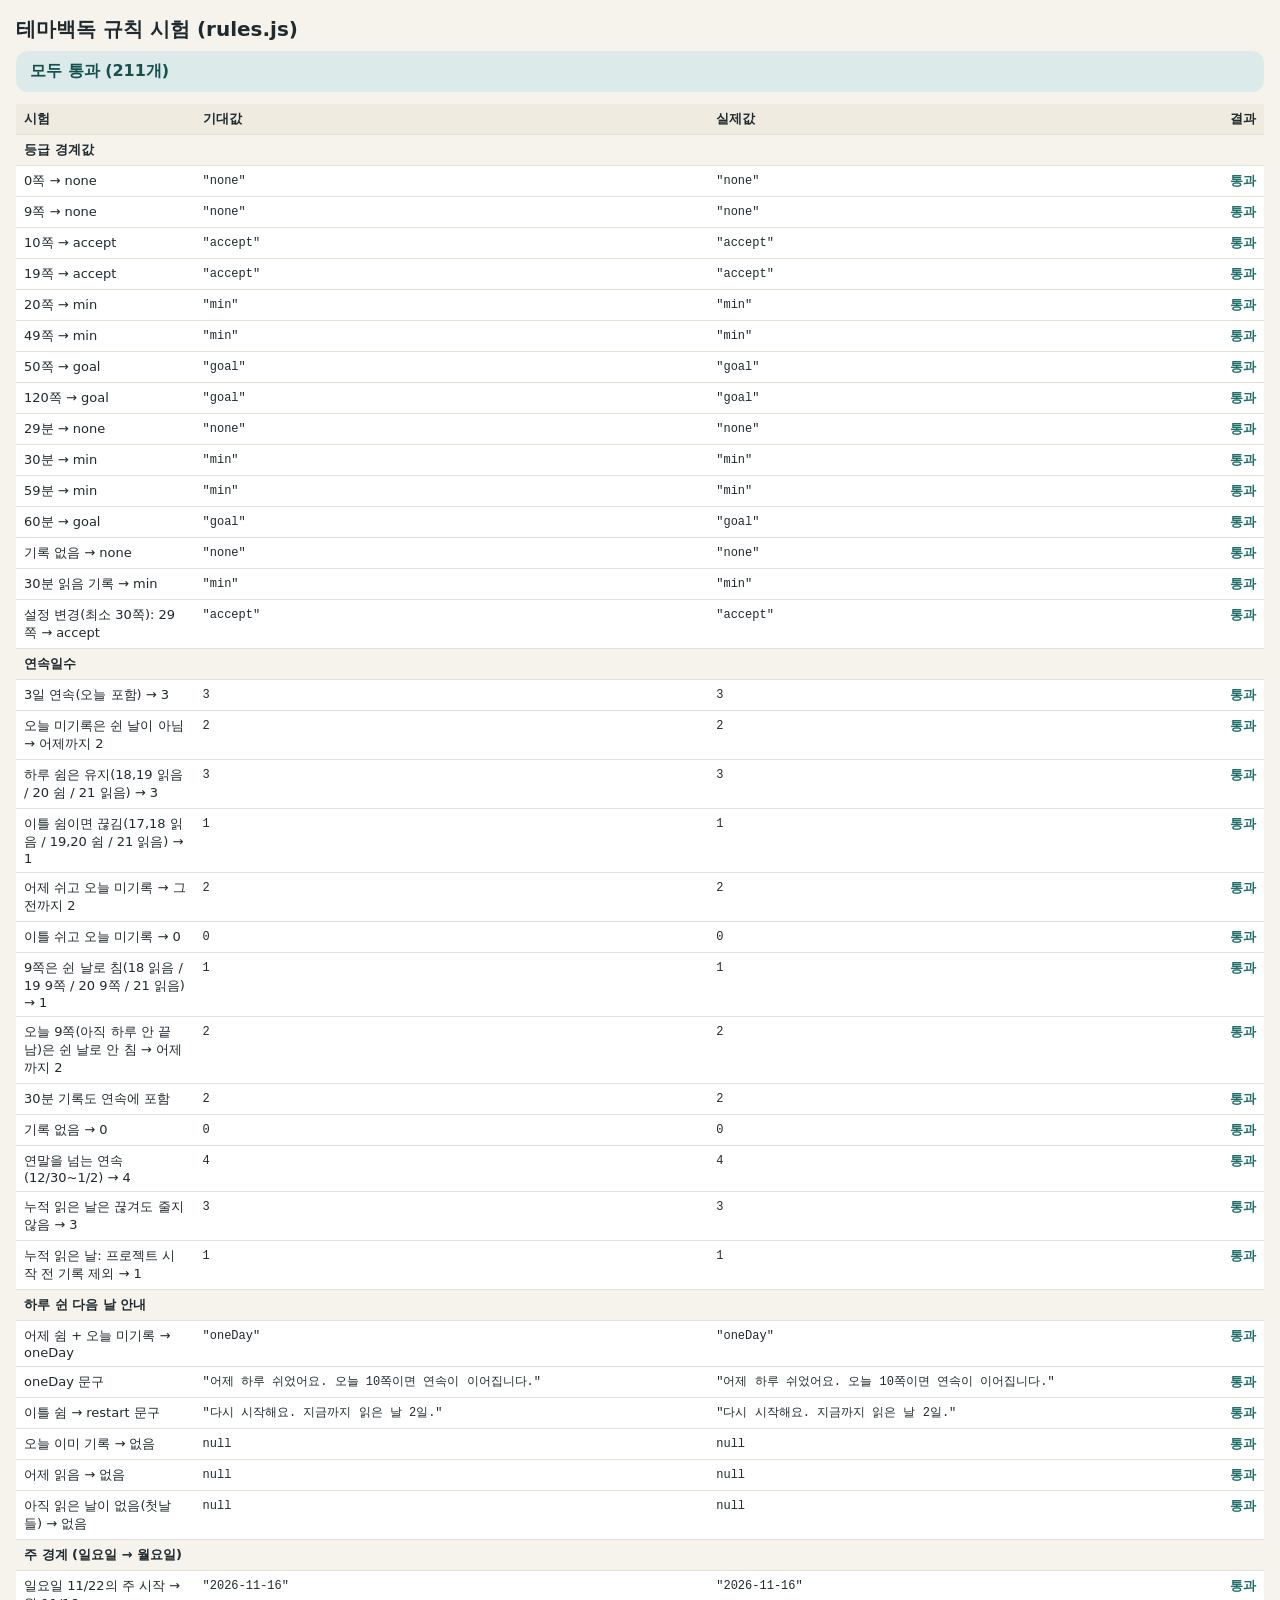
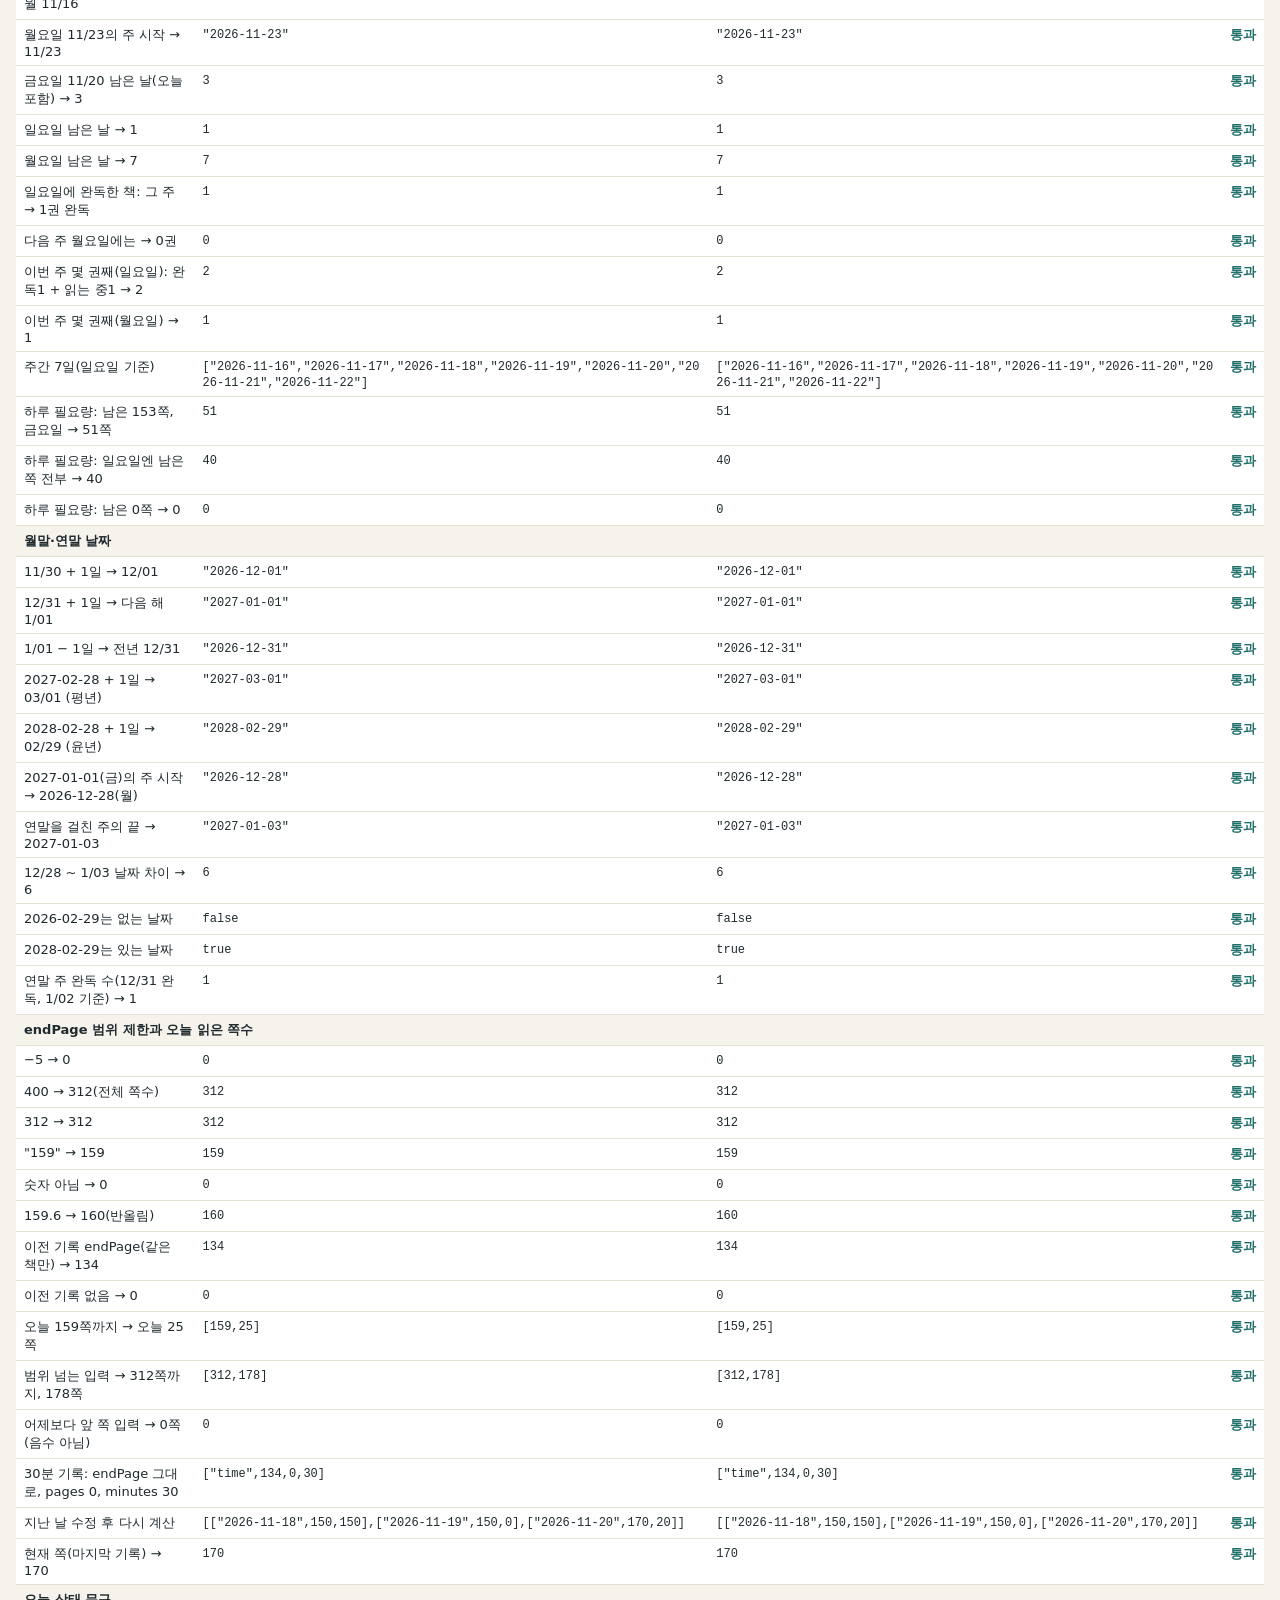
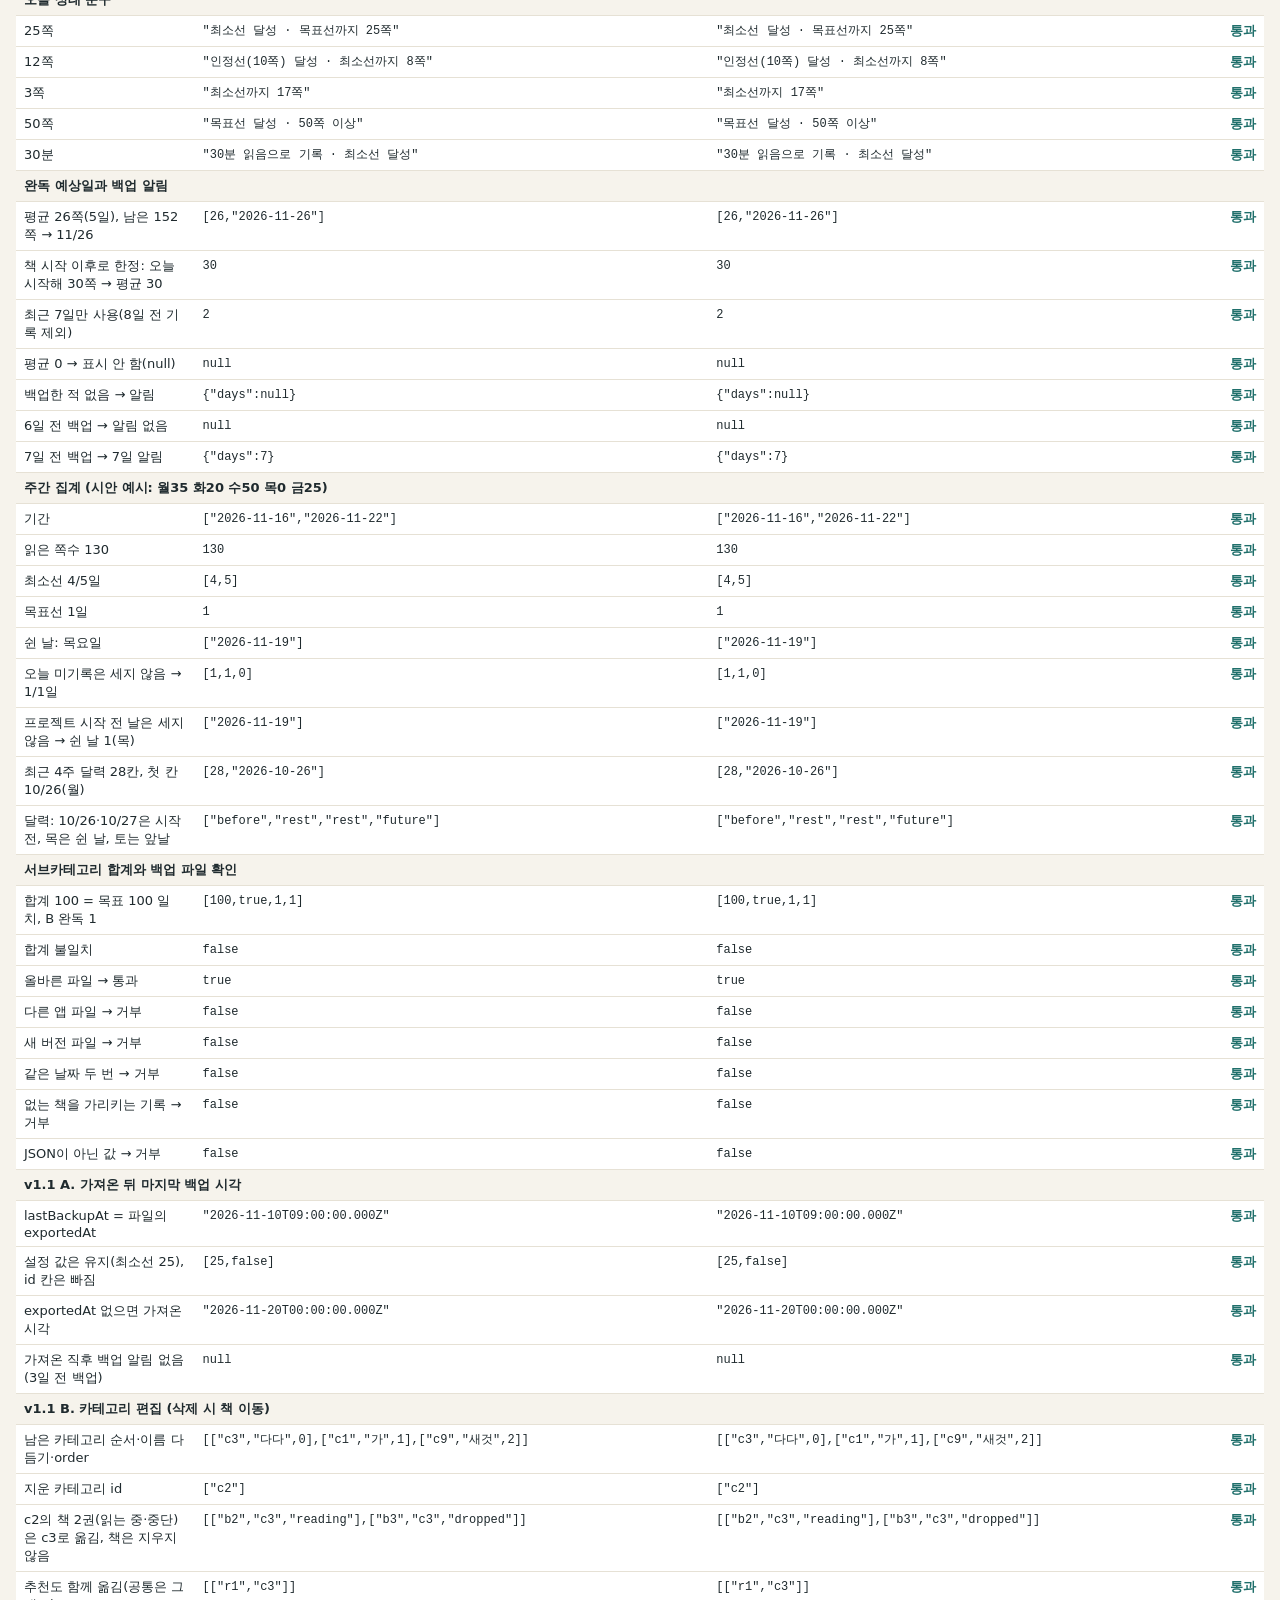
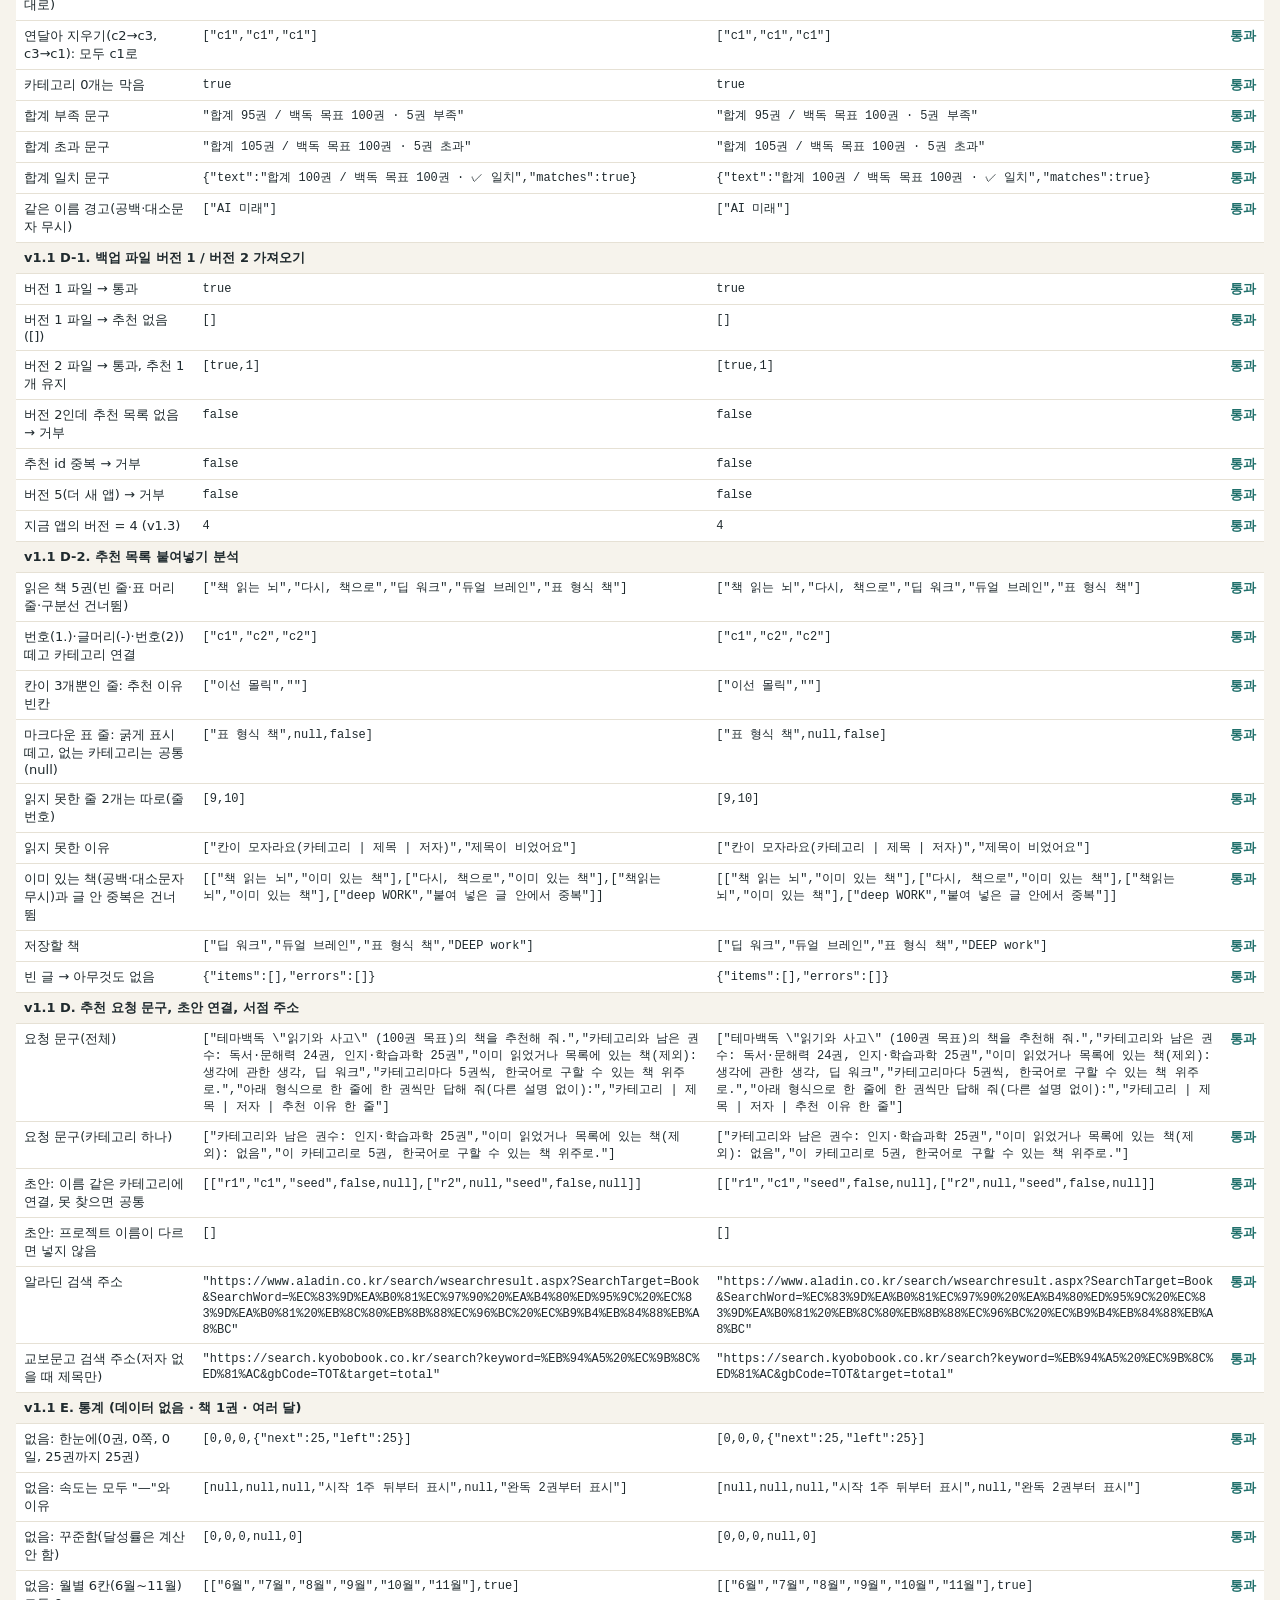
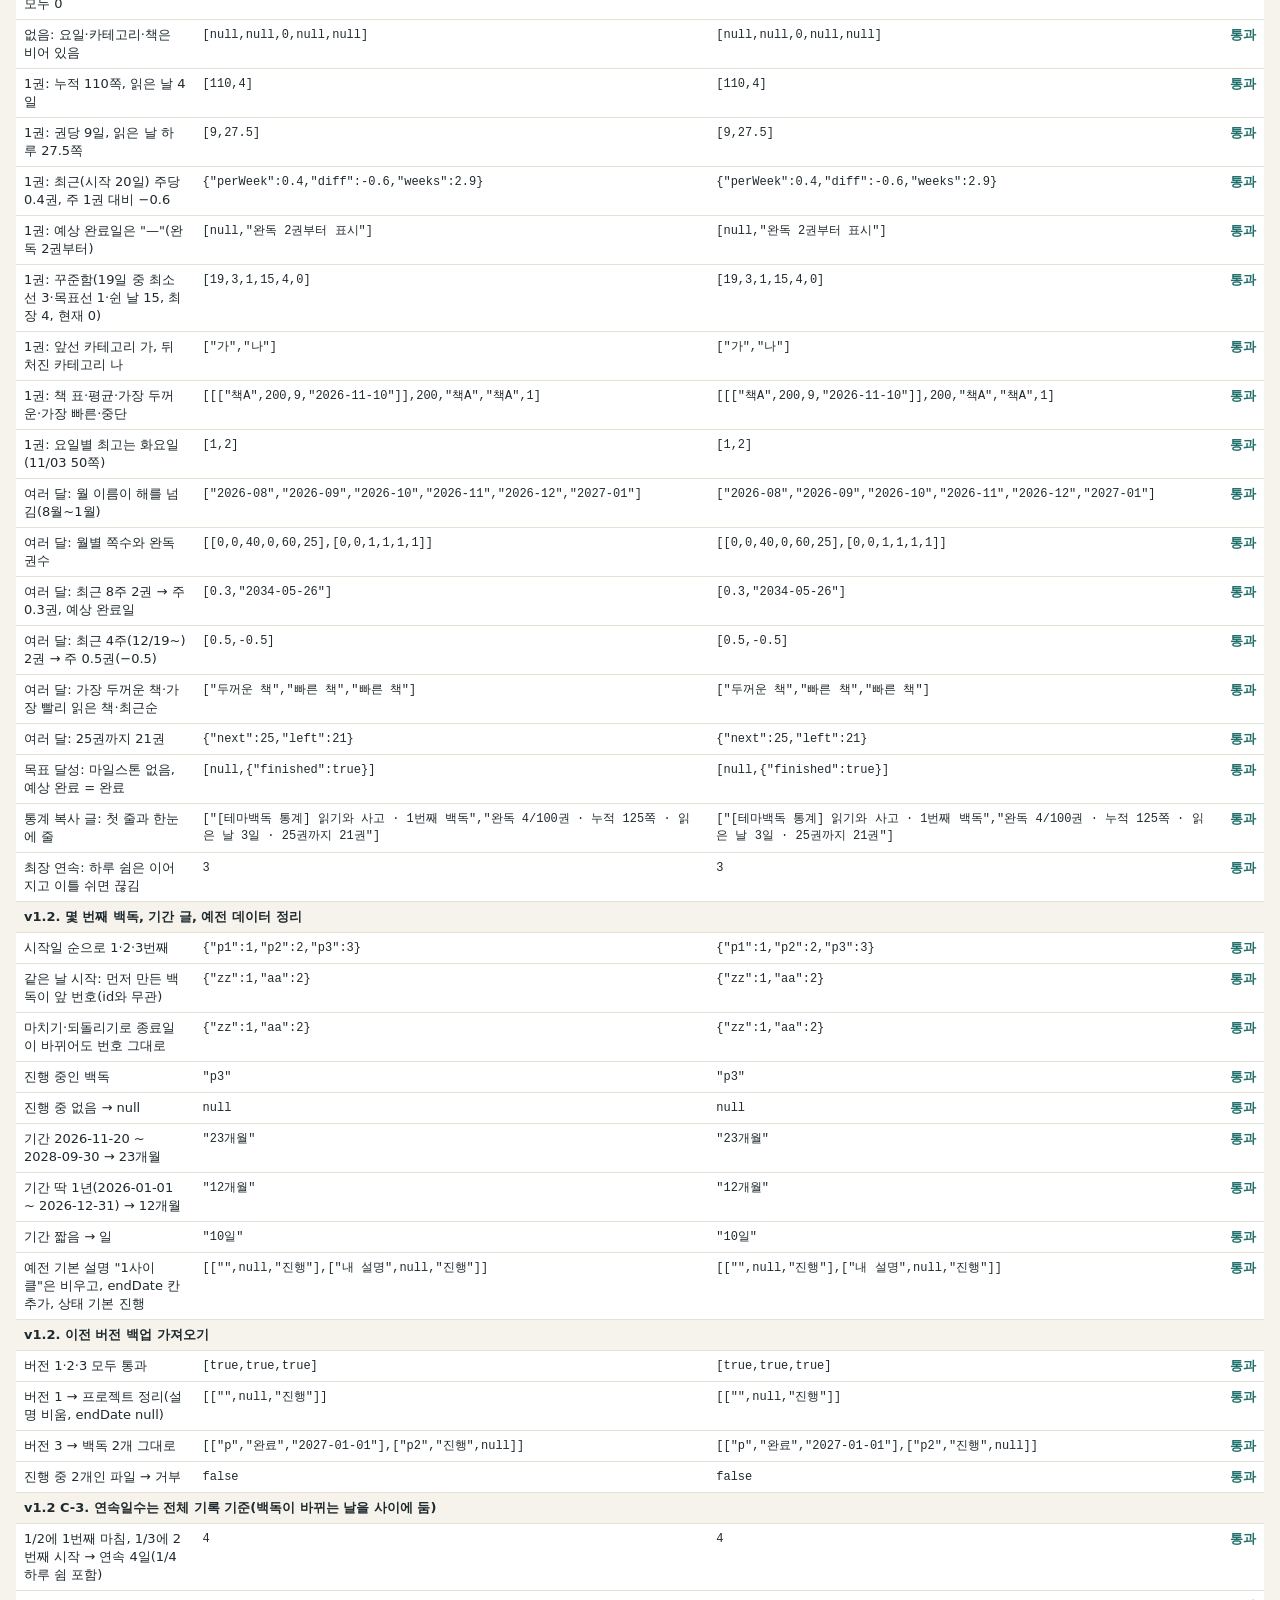
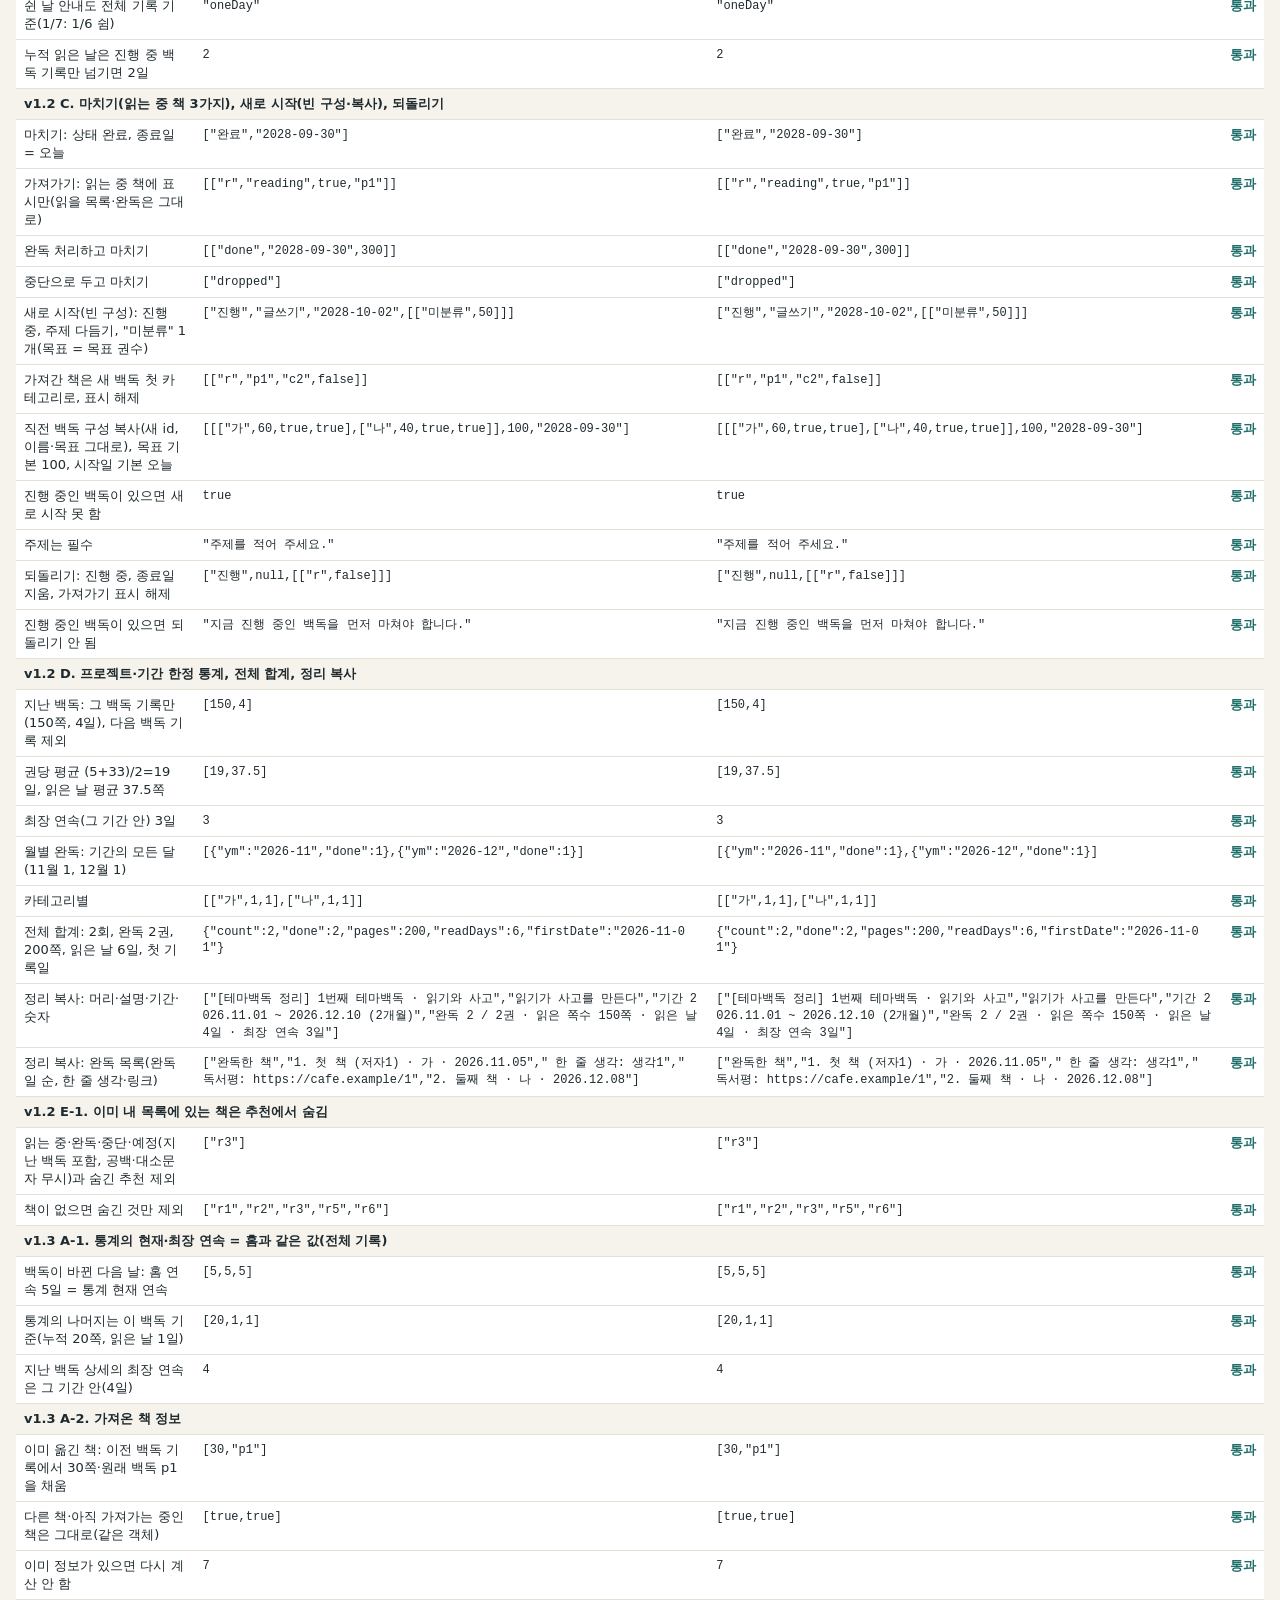
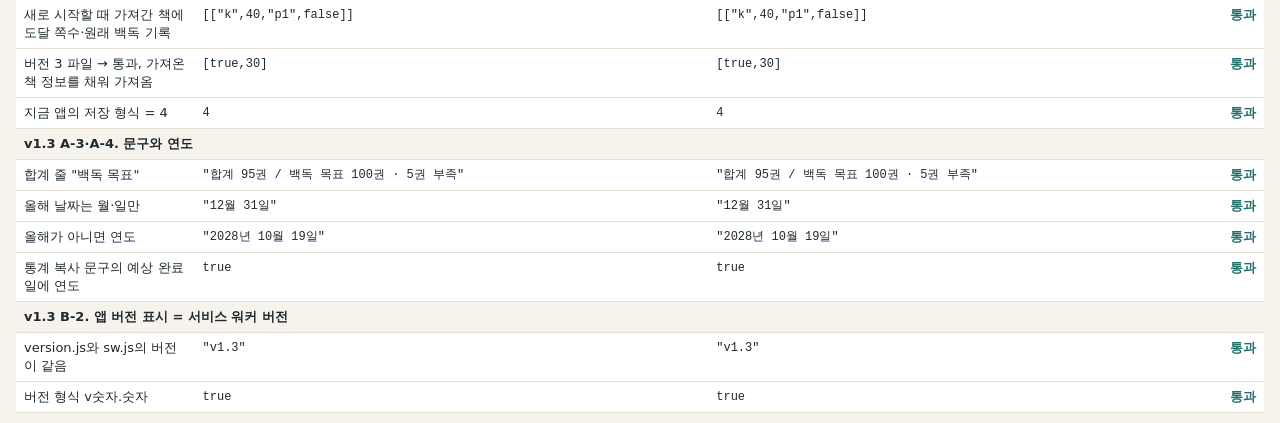
==== tests.html @ 1dd1bd68 "Theme Baekdok app v1.3 Static PWA (HTML/CSS/JS, no build step). Reading records stay on each device." ====
<!doctype html>
<html lang="ko">
<head>
<meta charset="utf-8">
<meta name="viewport" content="width=device-width, initial-scale=1">
<title>테마백독 규칙 시험</title>
<style>
  body { margin: 0; padding: 16px; font-family: 'Noto Sans KR','Apple SD Gothic Neo','Malgun Gothic',system-ui,sans-serif; background: #F6F3EC; color: #1F2A2E; }
  h1 { font-size: 20px; margin: 0 0 8px; }
  #summary { font-size: 16px; font-weight: 700; margin: 0 0 12px; padding: 10px 14px; border-radius: 12px; }
  #summary.pass { background: #DCEBE9; color: #14504D; }
  #summary.fail { background: #FBE9D3; color: #7A3F06; }
  table { border-collapse: collapse; width: 100%; background: #fff; font-size: 13px; }
  th, td { border-bottom: 1px solid #E6E1D5; padding: 6px 8px; text-align: left; vertical-align: top; }
  th { background: #EFEBE1; }
  td.r { font-weight: 700; white-space: nowrap; }
  tr.ok td.r { color: #1F6F6B; }
  tr.ng td.r { color: #B00020; }
  tr.ng { background: #FFF4F4; }
  tr.group td { background: #F6F3EC; font-weight: 700; }
  code { font-size: 12px; word-break: break-all; }
</style>
</head>
<body>
<h1>테마백독 규칙 시험 (rules.js)</h1>
<div id="summary">시험 중…</div>
<table>
  <thead><tr><th>시험</th><th>기대값</th><th>실제값</th><th>결과</th></tr></thead>
  <tbody id="rows"></tbody>
</table>
<script type="module">
import * as R from './js/rules.js';

const S = { ...R.DEFAULT_SETTINGS };
const rows = document.getElementById('rows');
let pass = 0, fail = 0;

function group(name) {
  const tr = document.createElement('tr');
  tr.className = 'group';
  tr.innerHTML = `<td colspan="4"></td>`;
  tr.firstChild.textContent = name;
  rows.appendChild(tr);
}
function eq(name, actual, expected) {
  const a = JSON.stringify(actual), e = JSON.stringify(expected);
  const ok = a === e;
  ok ? pass++ : fail++;
  const tr = document.createElement('tr');
  tr.className = ok ? 'ok' : 'ng';
  for (const [txt, cls] of [[name], [e, 'c'], [a, 'c'], [ok ? '통과' : '실패', 'r']]) {
    const td = document.createElement('td');
    if (cls === 'c') { const c = document.createElement('code'); c.textContent = txt; td.appendChild(c); }
    else td.textContent = txt;
    if (cls === 'r') td.className = 'r';
    tr.appendChild(td);
  }
  rows.appendChild(tr);
}
function run(name, fn) {
  try { fn(); } catch (err) { eq(name + ' (예외)', String(err), '예외 없음'); }
}
// 날짜별 쪽수로 기록 배열 만들기: { '2026-11-20': 25, ... } / 값이 'T'면 30분 기록
function recs(map, bookId = 'b1') {
  return Object.entries(map).map(([date, v]) =>
    v === 'T' ? { date, bookId, endPage: 0, pages: 0, minutes: 30, mode: 'time' }
              : { date, bookId, endPage: 0, pages: v, minutes: null, mode: 'pages' });
}

run('등급', () => {
  group('등급 경계값');
  for (const [p, g] of [[0, 'none'], [9, 'none'], [10, 'accept'], [19, 'accept'], [20, 'min'], [49, 'min'], [50, 'goal'], [120, 'goal']]) {
    eq(`${p}쪽 → ${g}`, R.gradeOf({ pages: p }, S), g);
  }
  for (const [m, g] of [[29, 'none'], [30, 'min'], [59, 'min'], [60, 'goal']]) {
    eq(`${m}분 → ${g}`, R.gradeOf({ pages: 0, minutes: m }, S), g);
  }
  eq('기록 없음 → none', R.gradeOf(null, S), 'none');
  eq('30분 읽음 기록 → min', R.gradeOf(R.makeTimeRecord({ date: '2026-11-20', bookId: 'b1', records: [], settings: S }), S), 'min');
  eq('설정 변경(최소 30쪽): 29쪽 → accept', R.gradeOf({ pages: 29 }, { ...S, minPages: 30 }), 'accept');
});

run('연속일수', () => {
  group('연속일수');
  const T = '2026-11-20';
  eq('3일 연속(오늘 포함) → 3', R.streak(recs({ '2026-11-18': 20, '2026-11-19': 10, '2026-11-20': 50 }), S, T), 3);
  eq('오늘 미기록은 쉰 날이 아님 → 어제까지 2', R.streak(recs({ '2026-11-18': 20, '2026-11-19': 20 }), S, T), 2);
  eq('하루 쉼은 유지(18,19 읽음 / 20 쉼 / 21 읽음) → 3', R.streak(recs({ '2026-11-18': 20, '2026-11-19': 20, '2026-11-21': 20 }), S, '2026-11-21'), 3);
  eq('이틀 쉼이면 끊김(17,18 읽음 / 19,20 쉼 / 21 읽음) → 1', R.streak(recs({ '2026-11-17': 20, '2026-11-18': 20, '2026-11-21': 20 }), S, '2026-11-21'), 1);
  eq('어제 쉬고 오늘 미기록 → 그 전까지 2', R.streak(recs({ '2026-11-17': 20, '2026-11-18': 20 }), S, T), 2);
  eq('이틀 쉬고 오늘 미기록 → 0', R.streak(recs({ '2026-11-16': 20, '2026-11-17': 20 }), S, T), 0);
  eq('9쪽은 쉰 날로 침(18 읽음 / 19 9쪽 / 20 9쪽 / 21 읽음) → 1', R.streak(recs({ '2026-11-18': 20, '2026-11-19': 9, '2026-11-20': 9, '2026-11-21': 20 }), S, '2026-11-21'), 1);
  eq('오늘 9쪽(아직 하루 안 끝남)은 쉰 날로 안 침 → 어제까지 2', R.streak(recs({ '2026-11-18': 20, '2026-11-19': 20, '2026-11-20': 9 }), S, T), 2);
  eq('30분 기록도 연속에 포함', R.streak(recs({ '2026-11-19': 'T', '2026-11-20': 10 }), S, T), 2);
  eq('기록 없음 → 0', R.streak([], S, T), 0);
  eq('연말을 넘는 연속(12/30~1/2) → 4', R.streak(recs({ '2026-12-30': 20, '2026-12-31': 20, '2027-01-01': 20, '2027-01-02': 20 }), S, '2027-01-02'), 4);
  eq('누적 읽은 날은 끊겨도 줄지 않음 → 3', R.totalReadDays(recs({ '2026-11-10': 20, '2026-11-11': 10, '2026-11-20': 50, '2026-11-15': 5 }), S, '2026-11-01'), 3);
  eq('누적 읽은 날: 프로젝트 시작 전 기록 제외 → 1', R.totalReadDays(recs({ '2026-10-31': 20, '2026-11-02': 20 }), S, '2026-11-01'), 1);
});

run('쉰 다음 날 안내', () => {
  group('하루 쉰 다음 날 안내');
  const T = '2026-11-20';
  eq('어제 쉼 + 오늘 미기록 → oneDay', R.restNotice(recs({ '2026-11-18': 20 }), S, T, '2026-11-01')?.type, 'oneDay');
  eq('oneDay 문구', R.restNotice(recs({ '2026-11-18': 20 }), S, T, '2026-11-01')?.text, '어제 하루 쉬었어요. 오늘 10쪽이면 연속이 이어집니다.');
  eq('이틀 쉼 → restart 문구', R.restNotice(recs({ '2026-11-10': 20, '2026-11-17': 20 }), S, T, '2026-11-01')?.text, '다시 시작해요. 지금까지 읽은 날 2일.');
  eq('오늘 이미 기록 → 없음', R.restNotice(recs({ '2026-11-18': 20, '2026-11-20': 5 }), S, T, '2026-11-01'), null);
  eq('어제 읽음 → 없음', R.restNotice(recs({ '2026-11-19': 20 }), S, T, '2026-11-01'), null);
  eq('아직 읽은 날이 없음(첫날들) → 없음', R.restNotice([], S, T, '2026-11-15'), null);
});

run('주 경계', () => {
  group('주 경계 (일요일 → 월요일)');
  eq('일요일 11/22의 주 시작 → 월 11/16', R.weekStart('2026-11-22', 1), '2026-11-16');
  eq('월요일 11/23의 주 시작 → 11/23', R.weekStart('2026-11-23', 1), '2026-11-23');
  eq('금요일 11/20 남은 날(오늘 포함) → 3', R.daysLeftInWeek('2026-11-20', 1), 3);
  eq('일요일 남은 날 → 1', R.daysLeftInWeek('2026-11-22', 1), 1);
  eq('월요일 남은 날 → 7', R.daysLeftInWeek('2026-11-23', 1), 7);
  const books = [{ id: 'a', status: 'done', finishDate: '2026-11-22' }, { id: 'b', status: 'reading' }];
  eq('일요일에 완독한 책: 그 주 → 1권 완독', R.doneThisWeek(books, '2026-11-22', 1), 1);
  eq('다음 주 월요일에는 → 0권', R.doneThisWeek(books, '2026-11-23', 1), 0);
  eq('이번 주 몇 권째(일요일): 완독1 + 읽는 중1 → 2', R.weekBookOrdinal(books, '2026-11-22', 1), 2);
  eq('이번 주 몇 권째(월요일) → 1', R.weekBookOrdinal(books, '2026-11-23', 1), 1);
  eq('주간 7일(일요일 기준)', R.weekDays('2026-11-22', 1), ['2026-11-16', '2026-11-17', '2026-11-18', '2026-11-19', '2026-11-20', '2026-11-21', '2026-11-22']);
  eq('하루 필요량: 남은 153쪽, 금요일 → 51쪽', R.dailyNeed(153, '2026-11-20', 1).perDay, 51);
  eq('하루 필요량: 일요일엔 남은 쪽 전부 → 40', R.dailyNeed(40, '2026-11-22', 1).perDay, 40);
  eq('하루 필요량: 남은 0쪽 → 0', R.dailyNeed(0, '2026-11-20', 1).perDay, 0);
});

run('월말·연말', () => {
  group('월말·연말 날짜');
  eq('11/30 + 1일 → 12/01', R.addDays('2026-11-30', 1), '2026-12-01');
  eq('12/31 + 1일 → 다음 해 1/01', R.addDays('2026-12-31', 1), '2027-01-01');
  eq('1/01 − 1일 → 전년 12/31', R.addDays('2027-01-01', -1), '2026-12-31');
  eq('2027-02-28 + 1일 → 03/01 (평년)', R.addDays('2027-02-28', 1), '2027-03-01');
  eq('2028-02-28 + 1일 → 02/29 (윤년)', R.addDays('2028-02-28', 1), '2028-02-29');
  eq('2027-01-01(금)의 주 시작 → 2026-12-28(월)', R.weekStart('2027-01-01', 1), '2026-12-28');
  eq('연말을 걸친 주의 끝 → 2027-01-03', R.weekEnd('2026-12-31', 1), '2027-01-03');
  eq('12/28 ~ 1/03 날짜 차이 → 6', R.daysBetween('2026-12-28', '2027-01-03'), 6);
  eq('2026-02-29는 없는 날짜', R.isDateStr('2026-02-29'), false);
  eq('2028-02-29는 있는 날짜', R.isDateStr('2028-02-29'), true);
  eq('연말 주 완독 수(12/31 완독, 1/02 기준) → 1', R.doneThisWeek([{ status: 'done', finishDate: '2026-12-31' }], '2027-01-02', 1), 1);
});

run('쪽수', () => {
  group('endPage 범위 제한과 오늘 읽은 쪽수');
  eq('−5 → 0', R.clampEndPage(-5, 312), 0);
  eq('400 → 312(전체 쪽수)', R.clampEndPage(400, 312), 312);
  eq('312 → 312', R.clampEndPage(312, 312), 312);
  eq('"159" → 159', R.clampEndPage('159', 312), 159);
  eq('숫자 아님 → 0', R.clampEndPage('abc', 312), 0);
  eq('159.6 → 160(반올림)', R.clampEndPage(159.6, 312), 160);
  const rs = [
    { date: '2026-11-18', bookId: 'b1', endPage: 134, pages: 34, mode: 'pages' },
    { date: '2026-11-19', bookId: 'b2', endPage: 50, pages: 50, mode: 'pages' },
  ];
  eq('이전 기록 endPage(같은 책만) → 134', R.prevEndPage(rs, 'b1', '2026-11-20'), 134);
  eq('이전 기록 없음 → 0', R.prevEndPage(rs, 'b3', '2026-11-20'), 0);
  const r1 = R.makePagesRecord({ date: '2026-11-20', projectId: 'p', bookId: 'b1', endPage: 159, totalPages: 312, records: rs });
  eq('오늘 159쪽까지 → 오늘 25쪽', [r1.endPage, r1.pages], [159, 25]);
  const r2 = R.makePagesRecord({ date: '2026-11-20', projectId: 'p', bookId: 'b1', endPage: 999, totalPages: 312, records: rs });
  eq('범위 넘는 입력 → 312쪽까지, 178쪽', [r2.endPage, r2.pages], [312, 178]);
  const r3 = R.makePagesRecord({ date: '2026-11-20', projectId: 'p', bookId: 'b1', endPage: 100, totalPages: 312, records: rs });
  eq('어제보다 앞 쪽 입력 → 0쪽(음수 아님)', r3.pages, 0);
  const t = R.makeTimeRecord({ date: '2026-11-20', projectId: 'p', bookId: 'b1', records: rs, settings: S });
  eq('30분 기록: endPage 그대로, pages 0, minutes 30', [t.mode, t.endPage, t.pages, t.minutes], ['time', 134, 0, 30]);
  const all = [
    { date: '2026-11-18', bookId: 'b1', endPage: 150, pages: 34, mode: 'pages' },
    { date: '2026-11-19', bookId: 'b1', endPage: 134, pages: 0, mode: 'time' },
    { date: '2026-11-20', bookId: 'b1', endPage: 170, pages: 36, mode: 'pages' },
  ];
  eq('지난 날 수정 후 다시 계산', R.recomputeBook(all, 'b1').map((r) => [r.date, r.endPage, r.pages]),
    [['2026-11-18', 150, 150], ['2026-11-19', 150, 0], ['2026-11-20', 170, 20]]);
  eq('현재 쪽(마지막 기록) → 170', R.latestEndPage(all, 'b1'), 170);
});

run('오늘 상태 문구', () => {
  group('오늘 상태 문구');
  eq('25쪽', R.todayStatus({ pages: 25 }, S).text, '최소선 달성 · 목표선까지 25쪽');
  eq('12쪽', R.todayStatus({ pages: 12 }, S).text, '인정선(10쪽) 달성 · 최소선까지 8쪽');
  eq('3쪽', R.todayStatus({ pages: 3 }, S).text, '최소선까지 17쪽');
  eq('50쪽', R.todayStatus({ pages: 50 }, S).text, '목표선 달성 · 50쪽 이상');
  eq('30분', R.todayStatus({ pages: 0, timeOnly: true }, S).text, '30분 읽음으로 기록 · 최소선 달성');
});

run('완독 예상·백업', () => {
  group('완독 예상일과 백업 알림');
  const book = { id: 'b1', totalPages: 312, currentPage: 160, startDate: '2026-11-16' };
  const rs = recs({ '2026-11-16': 35, '2026-11-17': 20, '2026-11-18': 50, '2026-11-20': 25 });
  const est = R.finishEstimate(rs, book, '2026-11-20');
  eq('평균 26쪽(5일), 남은 152쪽 → 11/26', [est.avg, est.date], [26, '2026-11-26']);
  eq('책 시작 이후로 한정: 오늘 시작해 30쪽 → 평균 30', R.finishEstimate(recs({ '2026-11-20': 30, '2026-11-10': 100 }), { ...book, startDate: '2026-11-20' }, '2026-11-20').avg, 30);
  eq('최근 7일만 사용(8일 전 기록 제외)', R.finishEstimate(recs({ '2026-11-12': 100, '2026-11-20': 14 }), { ...book, startDate: '2026-11-01' }, '2026-11-20').avg, 2);
  eq('평균 0 → 표시 안 함(null)', R.finishEstimate([], book, '2026-11-20'), null);
  eq('백업한 적 없음 → 알림', R.backupReminder(null, '2026-11-20'), { days: null });
  eq('6일 전 백업 → 알림 없음', R.backupReminder('2026-11-14', '2026-11-20'), null);
  eq('7일 전 백업 → 7일 알림', R.backupReminder('2026-11-13', '2026-11-20'), { days: 7 });
});

run('주간 집계', () => {
  group('주간 집계 (시안 예시: 월35 화20 수50 목0 금25)');
  const rs = recs({ '2026-11-16': 35, '2026-11-17': 20, '2026-11-18': 50, '2026-11-20': 25 });
  const w = R.weekStats(rs, S, '2026-11-20', '2026-11-01');
  eq('기간', [w.start, w.end], ['2026-11-16', '2026-11-22']);
  eq('읽은 쪽수 130', w.pages, 130);
  eq('최소선 4/5일', [w.minDays, w.countedDays], [4, 5]);
  eq('목표선 1일', w.goalDays, 1);
  eq('쉰 날: 목요일', w.restDays, ['2026-11-19']);
  const w2 = R.weekStats(recs({ '2026-11-16': 35 }), S, '2026-11-17', '2026-11-01');
  eq('오늘 미기록은 세지 않음 → 1/1일', [w2.minDays, w2.countedDays, w2.restDays.length], [1, 1, 0]);
  const w3 = R.weekStats(recs({ '2026-11-20': 20 }), S, '2026-11-20', '2026-11-19');
  eq('프로젝트 시작 전 날은 세지 않음 → 쉰 날 1(목)', w3.restDays, ['2026-11-19']);
  const cells = R.calendarCells(rs, S, '2026-11-20', '2026-10-28');
  eq('최근 4주 달력 28칸, 첫 칸 10/26(월)', [cells.length, cells[0].date], [28, '2026-10-26']);
  eq('달력: 10/26·10/27은 시작 전, 목은 쉰 날, 토는 앞날', [cells[0].kind, cells[2].kind, cells[24].kind, cells[26].kind], ['before', 'rest', 'rest', 'future']);
});

run('달성률·백업 파일', () => {
  group('서브카테고리 합계와 백업 파일 확인');
  const subs = [{ id: 'c1', name: 'A', targetBooks: 60, order: 0 }, { id: 'c2', name: 'B', targetBooks: 40, order: 1 }];
  const books = [{ id: 'x', status: 'done', subcategoryId: 'c2' }, { id: 'y', status: 'reading', subcategoryId: 'c1' }];
  const cp = R.categoryProgress(subs, books, 100);
  eq('합계 100 = 목표 100 일치, B 완독 1', [cp.goalSum, cp.matches, cp.rows[1].done, cp.done], [100, true, 1, 1]);
  eq('합계 불일치', R.categoryProgress(subs, books, 90).matches, false);
  const good = {
    app: 'themebaekdok', schemaVersion: 1, exportedAt: '2026-11-20T00:00:00Z',
    data: { projects: [{ id: 'p' }], subcategories: [], books: [{ id: 'b', status: 'reading' }],
      dayRecords: [{ date: '2026-11-20', bookId: 'b' }], settings: {} },
  };
  eq('올바른 파일 → 통과', R.validateBackup(good).ok, true);
  eq('다른 앱 파일 → 거부', R.validateBackup({ ...good, app: 'x' }).ok, false);
  eq('새 버전 파일 → 거부', R.validateBackup({ ...good, schemaVersion: 2 }).ok, false);
  eq('같은 날짜 두 번 → 거부', R.validateBackup({ ...good, data: { ...good.data, dayRecords: [{ date: '2026-11-20', bookId: 'b' }, { date: '2026-11-20', bookId: 'b' }] } }).ok, false);
  eq('없는 책을 가리키는 기록 → 거부', R.validateBackup({ ...good, data: { ...good.data, dayRecords: [{ date: '2026-11-20', bookId: 'zz' }] } }).ok, false);
  eq('JSON이 아닌 값 → 거부', R.validateBackup(null).ok, false);
});

run('v1.1 A 백업 시각', () => {
  group('v1.1 A. 가져온 뒤 마지막 백업 시각');
  const file = {
    app: 'themebaekdok', schemaVersion: 1, exportedAt: '2026-11-10T09:00:00.000Z',
    data: { projects: [{ id: 'p' }], subcategories: [], books: [{ id: 'b', status: 'reading' }],
      dayRecords: [{ date: '2026-11-09', bookId: 'b' }], settings: { id: 'settings', minPages: 25, lastBackupAt: null } },
  };
  const n = R.normalizeBackup(file, '2026-11-20T00:00:00.000Z');
  eq('lastBackupAt = 파일의 exportedAt', n.settings.lastBackupAt, '2026-11-10T09:00:00.000Z');
  eq('설정 값은 유지(최소선 25), id 칸은 빠짐', [n.settings.minPages, 'id' in n.settings], [25, false]);
  const n2 = R.normalizeBackup({ ...file, exportedAt: undefined }, '2026-11-20T00:00:00.000Z');
  eq('exportedAt 없으면 가져온 시각', n2.settings.lastBackupAt, '2026-11-20T00:00:00.000Z');
  eq('가져온 직후 백업 알림 없음(3일 전 백업)', R.backupReminder('2026-11-17', '2026-11-20'), null);
});

run('v1.1 B 카테고리 편집', () => {
  group('v1.1 B. 카테고리 편집 (삭제 시 책 이동)');
  const subs = [
    { id: 'c1', name: '가', targetBooks: 50, order: 0, projectId: 'p' },
    { id: 'c2', name: '나', targetBooks: 30, order: 1, projectId: 'p' },
    { id: 'c3', name: '다', targetBooks: 20, order: 2, projectId: 'p' },
  ];
  const books = [
    { id: 'b1', subcategoryId: 'c1', status: 'done' },
    { id: 'b2', subcategoryId: 'c2', status: 'reading' },
    { id: 'b3', subcategoryId: 'c2', status: 'dropped' },
    { id: 'b4', subcategoryId: 'c3', status: 'planned' },
  ];
  const recs = [{ id: 'r1', subcategoryId: 'c2' }, { id: 'r2', subcategoryId: null }, { id: 'r3', subcategoryId: 'c3' }];
  // c2 삭제 → c3로 옮김, 순서 바꿈(c3, c1), 새 카테고리 추가
  const res = R.applyCategoryEdit({ projectId: 'p', subcategories: subs, books, recommendations: recs,
    rows: [{ id: 'c3', name: ' 다다 ', targetBooks: 40 }, { id: 'c1', name: '가', targetBooks: 50 }, { id: 'c9', name: '새것', targetBooks: 10 }],
    moves: { c2: 'c3' } });
  eq('남은 카테고리 순서·이름 다듬기·order', res.subcategories.map((c) => [c.id, c.name, c.order]), [['c3', '다다', 0], ['c1', '가', 1], ['c9', '새것', 2]]);
  eq('지운 카테고리 id', res.deletedIds, ['c2']);
  eq('c2의 책 2권(읽는 중·중단)은 c3로 옮김, 책은 지우지 않음', res.books.map((b) => [b.id, b.subcategoryId, b.status]), [['b2', 'c3', 'reading'], ['b3', 'c3', 'dropped']]);
  eq('추천도 함께 옮김(공통은 그대로)', res.recommendations.map((r) => [r.id, r.subcategoryId]), [['r1', 'c3']]);
  const chain = R.applyCategoryEdit({ projectId: 'p', subcategories: subs, books, rows: [{ id: 'c1', name: '가', targetBooks: 100 }], moves: { c2: 'c3', c3: 'c1' } });
  eq('연달아 지우기(c2→c3, c3→c1): 모두 c1로', chain.books.map((b) => b.subcategoryId), ['c1', 'c1', 'c1']);
  let threw = false;
  try { R.applyCategoryEdit({ projectId: 'p', subcategories: subs, books, rows: [] }); } catch { threw = true; }
  eq('카테고리 0개는 막음', threw, true);
  eq('합계 부족 문구', R.categorySumText(95, 100).text, '합계 95권 / 백독 목표 100권 · 5권 부족');
  eq('합계 초과 문구', R.categorySumText(105, 100).text, '합계 105권 / 백독 목표 100권 · 5권 초과');
  eq('합계 일치 문구', R.categorySumText(100, 100), { text: '합계 100권 / 백독 목표 100권 · ✓ 일치', matches: true });
  eq('같은 이름 경고(공백·대소문자 무시)', R.duplicateNames([{ name: 'AI 미래' }, { name: 'ai미래' }, { name: '다른 것' }]), ['AI 미래']);
});

run('v1.1 D 백업 버전', () => {
  group('v1.1 D-1. 백업 파일 버전 1 / 버전 2 가져오기');
  const base = { app: 'themebaekdok', exportedAt: '2026-11-10T09:00:00.000Z',
    data: { projects: [{ id: 'p' }], subcategories: [{ id: 'c1' }], books: [{ id: 'b', status: 'reading' }], dayRecords: [], settings: {} } };
  const v1 = { ...base, schemaVersion: 1 };
  eq('버전 1 파일 → 통과', R.validateBackup(v1).ok, true);
  eq('버전 1 파일 → 추천 없음([])', R.normalizeBackup(v1, 'x').recommendations, []);
  const v2 = { ...base, schemaVersion: 2, data: { ...base.data, recommendations: [{ id: 'r1', title: '책', subcategoryId: 'c1' }] } };
  eq('버전 2 파일 → 통과, 추천 1개 유지', [R.validateBackup(v2).ok, R.normalizeBackup(v2, 'x').recommendations.length], [true, 1]);
  eq('버전 2인데 추천 목록 없음 → 거부', R.validateBackup({ ...v2, data: base.data }).ok, false);
  eq('추천 id 중복 → 거부', R.validateBackup({ ...v2, data: { ...v2.data, recommendations: [{ id: 'r1' }, { id: 'r1' }] } }).ok, false);
  eq('버전 5(더 새 앱) → 거부', R.validateBackup({ ...v2, schemaVersion: 5 }).ok, false);
  eq('지금 앱의 버전 = 4 (v1.3)', R.SCHEMA_VERSION, 4);
});

run('v1.1 D 추천 붙여넣기', () => {
  group('v1.1 D-2. 추천 목록 붙여넣기 분석');
  const subs = [{ id: 'c1', name: '독서·문해력', order: 0 }, { id: 'c2', name: 'AI와 지식노동의 미래', order: 1 }];
  const text = [
    '',
    '독서·문해력 | 책 읽는 뇌 | 매리언 울프 | 출발점',
    '1. 독서·문해력 | 다시, 책으로 | 매리언 울프 | 깊이 읽기',
    '- AI와 지식노동의 미래 | 딥 워크 | 칼 뉴포트 | 몰입',
    '2) AI와지식노동의미래 | 듀얼 브레인 | 이선 몰릭',
    '| 카테고리 | 제목 | 저자 | 추천 이유 |',
    '|---|---|---|---|',
    '| 없는 카테고리 | **표 형식 책** | 저자 X | 이유 \\| 둘 |',
    '그냥 설명 문장입니다',
    '독서·문해력 |  | 저자만',
    '   ',
  ].join('\n');
  const p = R.parseRecommendationText(text, subs);
  eq('읽은 책 5권(빈 줄·표 머리줄·구분선 건너뜀)', p.items.map((i) => i.title), ['책 읽는 뇌', '다시, 책으로', '딥 워크', '듀얼 브레인', '표 형식 책']);
  eq('번호(1.)·글머리(-)·번호(2)) 떼고 카테고리 연결', p.items.slice(1, 4).map((i) => i.subcategoryId), ['c1', 'c2', 'c2']);
  eq('칸이 3개뿐인 줄: 추천 이유 빈칸', [p.items[3].author, p.items[3].note], ['이선 몰릭', '']);
  eq('마크다운 표 줄: 굵게 표시 떼고, 없는 카테고리는 공통(null)', [p.items[4].title, p.items[4].subcategoryId, p.items[4].matched], ['표 형식 책', null, false]);
  eq('읽지 못한 줄 2개는 따로(줄 번호)', p.errors.map((e) => e.line), [9, 10]);
  eq('읽지 못한 이유', p.errors.map((e) => e.reason), ['칸이 모자라요(카테고리 | 제목 | 저자)', '제목이 비었어요']);
  const plan = R.planRecommendationImport(
    [...p.items, { title: '책읽는뇌' }, { title: 'DEEP work' }, { title: 'deep WORK' }],
    [{ title: '책 읽는  뇌' }], [{ title: '다시,책으로' }]);
  eq('이미 있는 책(공백·대소문자 무시)과 글 안 중복은 건너뜀', plan.skipped.map((s) => [s.title, s.reason]),
    [['책 읽는 뇌', '이미 있는 책'], ['다시, 책으로', '이미 있는 책'], ['책읽는뇌', '이미 있는 책'], ['deep WORK', '붙여 넣은 글 안에서 중복']]);
  eq('저장할 책', plan.toAdd.map((t) => t.title), ['딥 워크', '듀얼 브레인', '표 형식 책', 'DEEP work']);
  eq('빈 글 → 아무것도 없음', R.parseRecommendationText('\n \n', subs), { items: [], errors: [] });
});

run('v1.1 D 요청 문구·초안·서점', () => {
  group('v1.1 D. 추천 요청 문구, 초안 연결, 서점 주소');
  const project = { id: 'p', name: '읽기와 사고', targetBooks: 100 };
  const subs = [{ id: 'c1', name: '독서·문해력', targetBooks: 25, order: 0 }, { id: 'c2', name: '인지·학습과학', targetBooks: 25, order: 1 }];
  const books = [{ title: '생각에 관한 생각', status: 'done', subcategoryId: 'c1' }];
  const txt = R.recommendationPrompt({ project, subcategories: subs, books, recommendations: [{ title: '딥 워크' }] });
  eq('요청 문구(전체)', txt.split('\n'), [
    '테마백독 "읽기와 사고" (100권 목표)의 책을 추천해 줘.',
    '카테고리와 남은 권수: 독서·문해력 24권, 인지·학습과학 25권',
    '이미 읽었거나 목록에 있는 책(제외): 생각에 관한 생각, 딥 워크',
    '카테고리마다 5권씩, 한국어로 구할 수 있는 책 위주로.',
    '아래 형식으로 한 줄에 한 권씩만 답해 줘(다른 설명 없이):',
    '카테고리 | 제목 | 저자 | 추천 이유 한 줄']);
  const one = R.recommendationPrompt({ project, subcategories: subs, books: [], recommendations: [], focusId: 'c2' }).split('\n');
  eq('요청 문구(카테고리 하나)', [one[1], one[2], one[3]], ['카테고리와 남은 권수: 인지·학습과학 25권', '이미 읽었거나 목록에 있는 책(제외): 없음', '이 카테고리로 5권, 한국어로 구할 수 있는 책 위주로.']);
  let n = 0;
  const seed = { project: '읽기와 사고', items: [{ category: '독서·문해력', title: '책 읽는 뇌', author: '매리언 울프', note: '출발점' }, { category: '없는 분류', title: '밤의 도서관', author: '망구엘' }] };
  const seeded = R.seedRecommendations(seed, project, subs, () => `r${++n}`);
  eq('초안: 이름 같은 카테고리에 연결, 못 찾으면 공통', seeded.map((r) => [r.id, r.subcategoryId, r.source, r.hidden, r.addedBookId]), [['r1', 'c1', 'seed', false, null], ['r2', null, 'seed', false, null]]);
  eq('초안: 프로젝트 이름이 다르면 넣지 않음', R.seedRecommendations(seed, { ...project, name: '다른 주제' }, subs, () => 'x'), []);
  const links = R.bookstoreLinks('생각에 관한 생각', '대니얼 카너먼');
  eq('알라딘 검색 주소', links.aladin, 'https://www.aladin.co.kr/search/wsearchresult.aspx?SearchTarget=Book&SearchWord=%EC%83%9D%EA%B0%81%EC%97%90%20%EA%B4%80%ED%95%9C%20%EC%83%9D%EA%B0%81%20%EB%8C%80%EB%8B%88%EC%96%BC%20%EC%B9%B4%EB%84%88%EB%A8%BC');
  eq('교보문고 검색 주소(저자 없을 때 제목만)', R.bookstoreLinks('딥 워크', '').kyobo, 'https://search.kyobobook.co.kr/search?keyword=%EB%94%A5%20%EC%9B%8C%ED%81%AC&gbCode=TOT&target=total');
});

run('v1.1 E 통계', () => {
  group('v1.1 E. 통계 (데이터 없음 · 책 1권 · 여러 달)');
  const subs = [{ id: 'c1', name: '가', targetBooks: 50, order: 0 }, { id: 'c2', name: '나', targetBooks: 50, order: 1 }];
  const P = (startDate) => ({ id: 'p', name: '읽기와 사고', description: '1사이클', targetBooks: 100, startDate });

  const e = R.cycleStats({ project: P('2026-11-20'), subcategories: subs, books: [], records: [], settings: S, today: '2026-11-20' });
  eq('없음: 한눈에(0권, 0쪽, 0일, 25권까지 25권)', [e.overview.done, e.overview.totalPages, e.overview.readDays, e.overview.milestone], [0, 0, 0, { next: 25, left: 25 }]);
  eq('없음: 속도는 모두 "—"와 이유', [e.speed.avgDaysPerBook, e.speed.pagesPerReadDay, e.speed.weekly, e.speed.weeklyReason, e.speed.eta, e.speed.etaReason],
    [null, null, null, '시작 1주 뒤부터 표시', null, '완독 2권부터 표시']);
  eq('없음: 꾸준함(달성률은 계산 안 함)', [e.consistency.current, e.consistency.longest, e.consistency.countedDays, e.consistency.minRate, e.consistency.restDays], [0, 0, 0, null, 0]);
  eq('없음: 월별 6칸(6월~11월) 모두 0', [e.monthly.map((m) => m.label), e.monthly.every((m) => m.pages === 0 && m.done === 0)], [['6월', '7월', '8월', '9월', '10월', '11월'], true]);
  eq('없음: 요일·카테고리·책은 비어 있음', [e.weekday.best, e.categories.leading, e.books.list.length, e.books.avgPages, e.books.fastest], [null, null, 0, null, null]);

  const books1 = [{ id: 'a', title: '책A', status: 'done', subcategoryId: 'c1', totalPages: 200, startDate: '2026-11-02', finishDate: '2026-11-10' },
    { id: 'x', title: '중단책', status: 'dropped', subcategoryId: 'c2', totalPages: 100 }];
  const recs1 = recs({ '2026-11-02': 30, '2026-11-03': 50, '2026-11-05': 20, '2026-11-06': 10 }, 'a');
  const one = R.cycleStats({ project: P('2026-11-01'), subcategories: subs, books: books1, records: recs1, settings: S, today: '2026-11-20' });
  eq('1권: 누적 110쪽, 읽은 날 4일', [one.overview.totalPages, one.overview.readDays], [110, 4]);
  eq('1권: 권당 9일, 읽은 날 하루 27.5쪽', [one.speed.avgDaysPerBook, one.speed.pagesPerReadDay], [9, 27.5]);
  eq('1권: 최근(시작 20일) 주당 0.4권, 주 1권 대비 −0.6', one.speed.weekly, { perWeek: 0.4, diff: -0.6, weeks: 2.9 });
  eq('1권: 예상 완료일은 "—"(완독 2권부터)', [one.speed.eta, one.speed.etaReason], [null, '완독 2권부터 표시']);
  eq('1권: 꾸준함(19일 중 최소선 3·목표선 1·쉰 날 15, 최장 4, 현재 0)',
    [one.consistency.countedDays, Math.round(one.consistency.minRate * 19), Math.round(one.consistency.goalRate * 19), one.consistency.restDays, one.consistency.longest, one.consistency.current], [19, 3, 1, 15, 4, 0]);
  eq('1권: 앞선 카테고리 가, 뒤처진 카테고리 나', [one.categories.leading.name, one.categories.lagging.name], ['가', '나']);
  eq('1권: 책 표·평균·가장 두꺼운·가장 빠른·중단', [one.books.list.map((b) => [b.title, b.pages, b.days, b.finishDate]), one.books.avgPages, one.books.thickest.title, one.books.fastest.title, one.books.dropped],
    [[['책A', 200, 9, '2026-11-10']], 200, '책A', '책A', 1]);
  eq('1권: 요일별 최고는 화요일(11/03 50쪽)', [one.weekday.rows[0].dow, one.weekday.best], [1, 2]);

  const booksM = [
    { id: 'm1', title: '가을 책', status: 'done', subcategoryId: 'c1', totalPages: 300, startDate: '2026-10-01', finishDate: '2026-10-20' },
    { id: 'm2', title: '두꺼운 책', status: 'done', subcategoryId: 'c1', totalPages: 500, startDate: '2026-10-21', finishDate: '2026-11-15' },
    { id: 'm3', title: '연말 책', status: 'done', subcategoryId: 'c2', totalPages: 250, startDate: '2026-12-20', finishDate: '2026-12-31' },
    { id: 'm4', title: '빠른 책', status: 'done', subcategoryId: 'c2', totalPages: 120, startDate: '2027-01-08', finishDate: '2027-01-10' },
  ];
  const recsM = recs({ '2026-10-05': 40, '2026-12-31': 60, '2027-01-02': 25 }, 'm1');
  const mm = R.cycleStats({ project: P('2026-10-01'), subcategories: subs, books: booksM, records: recsM, settings: S, today: '2027-01-15' });
  eq('여러 달: 월 이름이 해를 넘김(8월~1월)', mm.monthly.map((m) => m.ym), ['2026-08', '2026-09', '2026-10', '2026-11', '2026-12', '2027-01']);
  eq('여러 달: 월별 쪽수와 완독 권수', [mm.monthly.map((m) => m.pages), mm.monthly.map((m) => m.done)], [[0, 0, 40, 0, 60, 25], [0, 0, 1, 1, 1, 1]]);
  eq('여러 달: 최근 8주 2권 → 주 0.3권, 예상 완료일', [mm.speed.eta.perWeek, mm.speed.eta.date], [0.3, R.addDays('2027-01-15', 2688)]);
  eq('여러 달: 최근 4주(12/19~) 2권 → 주 0.5권(−0.5)', [mm.speed.weekly.perWeek, mm.speed.weekly.diff], [0.5, -0.5]);
  eq('여러 달: 가장 두꺼운 책·가장 빨리 읽은 책·최근순', [mm.books.thickest.title, mm.books.fastest.title, mm.books.list[0].title], ['두꺼운 책', '빠른 책', '빠른 책']);
  eq('여러 달: 25권까지 21권', mm.overview.milestone, { next: 25, left: 21 });
  const done100 = R.cycleStats({ project: { ...P('2026-10-01'), targetBooks: 4 }, subcategories: subs, books: booksM, records: recsM, settings: S, today: '2027-01-15' });
  eq('목표 달성: 마일스톤 없음, 예상 완료 = 완료', [done100.overview.milestone, done100.speed.eta], [null, { finished: true }]);
  const txt = R.statsText(mm, P('2026-10-01'), S);
  eq('통계 복사 글: 첫 줄과 한눈에 줄', txt.split('\n').slice(0, 2), ['[테마백독 통계] 읽기와 사고 · 1번째 백독', '완독 4/100권 · 누적 125쪽 · 읽은 날 3일 · 25권까지 21권']);
  eq('최장 연속: 하루 쉼은 이어지고 이틀 쉬면 끊김', R.longestStreak(recs({ '2026-11-01': 20, '2026-11-02': 20, '2026-11-04': 20, '2026-11-07': 20, '2026-11-08': 20 }), S, '2026-11-20'), 3);
});

run('v1.2 몇 번째·기간·예전 데이터', () => {
  group('v1.2. 몇 번째 백독, 기간 글, 예전 데이터 정리');
  const ps = [
    { id: 'p3', startDate: '2030-01-05', status: '진행' },
    { id: 'p1', startDate: '2026-11-20', status: '완료', endDate: '2028-09-30' },
    { id: 'p2', startDate: '2028-10-02', status: '완료', endDate: '2029-12-31' },
  ];
  eq('시작일 순으로 1·2·3번째', R.projectOrdinals(ps), { p1: 1, p2: 2, p3: 3 });
  const same = [{ id: 'zz', startDate: '2027-01-01', createdAt: '2027-01-01T01:00:00Z', status: '완료', endDate: '2027-01-01' }, { id: 'aa', startDate: '2027-01-01', createdAt: '2027-01-01T02:00:00Z', status: '진행', endDate: null }];
  eq('같은 날 시작: 먼저 만든 백독이 앞 번호(id와 무관)', R.projectOrdinals(same), { zz: 1, aa: 2 });
  eq('마치기·되돌리기로 종료일이 바뀌어도 번호 그대로', R.projectOrdinals([{ ...same[0], status: '진행', endDate: null }, { ...same[1], status: '완료', endDate: '2027-01-02' }]), { zz: 1, aa: 2 });
  eq('진행 중인 백독', R.activeProject(ps).id, 'p3');
  eq('진행 중 없음 → null', R.activeProject(ps.slice(1)), null);
  eq('기간 2026-11-20 ~ 2028-09-30 → 23개월', R.durationText('2026-11-20', '2028-09-30'), '23개월');
  eq('기간 딱 1년(2026-01-01 ~ 2026-12-31) → 12개월', R.durationText('2026-01-01', '2026-12-31'), '12개월');
  eq('기간 짧음 → 일', R.durationText('2026-11-20', '2026-11-29'), '10일');
  const m = R.migrateProjects([{ id: 'p', name: '읽기와 사고', description: '1사이클', status: '진행' }, { id: 'q', name: 'x', description: '내 설명' }]);
  eq('예전 기본 설명 "1사이클"은 비우고, endDate 칸 추가, 상태 기본 진행', m.map((p) => [p.description, p.endDate, p.status]), [['', null, '진행'], ['내 설명', null, '진행']]);
});

run('v1.2 백업 v1·v2·v3', () => {
  group('v1.2. 이전 버전 백업 가져오기');
  const one = { id: 'p', name: '읽기와 사고', description: '1사이클', targetBooks: 100, startDate: '2026-11-20', status: '진행' };
  const data = { projects: [one], subcategories: [], books: [], dayRecords: [], settings: {} };
  const v1 = { app: 'themebaekdok', schemaVersion: 1, exportedAt: '2026-11-20T00:00:00Z', data };
  const v2 = { ...v1, schemaVersion: 2, data: { ...data, recommendations: [] } };
  const v3 = { ...v1, schemaVersion: 3, data: { ...data, recommendations: [],
    projects: [{ ...one, description: '', status: '완료', endDate: '2027-01-01' }, { ...one, id: 'p2', name: '두 번째', startDate: '2027-01-02', endDate: null }] } };
  eq('버전 1·2·3 모두 통과', [v1, v2, v3].map((f) => R.validateBackup(f).ok), [true, true, true]);
  eq('버전 1 → 프로젝트 정리(설명 비움, endDate null)', R.normalizeBackup(v1, 'x').projects.map((p) => [p.description, p.endDate, p.status]), [['', null, '진행']]);
  eq('버전 3 → 백독 2개 그대로', R.normalizeBackup(v3, 'x').projects.map((p) => [p.id, p.status, p.endDate]), [['p', '완료', '2027-01-01'], ['p2', '진행', null]]);
  eq('진행 중 2개인 파일 → 거부', R.validateBackup({ ...v3, data: { ...v3.data, projects: [one, { ...one, id: 'p2' }] } }).ok, false);
});

run('v1.2 백독을 넘는 연속', () => {
  group('v1.2 C-3. 연속일수는 전체 기록 기준(백독이 바뀌는 날을 사이에 둠)');
  const r = [
    { date: '2027-01-01', projectId: 'p1', bookId: 'a', pages: 20 },
    { date: '2027-01-02', projectId: 'p1', bookId: 'a', pages: 20 },
    { date: '2027-01-03', projectId: 'p2', bookId: 'b', pages: 20 },
    { date: '2027-01-05', projectId: 'p2', bookId: 'b', pages: 20 },
  ];
  eq('1/2에 1번째 마침, 1/3에 2번째 시작 → 연속 4일(1/4 하루 쉼 포함)', R.streak(r, S, '2027-01-05'), 4);
  eq('쉰 날 안내도 전체 기록 기준(1/7: 1/6 쉼)', R.restNotice(r, S, '2027-01-07', '2026-11-20').type, 'oneDay');
  eq('누적 읽은 날은 진행 중 백독 기록만 넘기면 2일', R.totalReadDays(r.filter((x) => x.projectId === 'p2'), S, '2027-01-03'), 2);
});

run('v1.2 C 마치기·새로 시작', () => {
  group('v1.2 C. 마치기(읽는 중 책 3가지), 새로 시작(빈 구성·복사), 되돌리기');
  const p1 = { id: 'p1', name: '읽기와 사고', targetBooks: 100, startDate: '2026-11-20', status: '진행', endDate: null };
  const books = [
    { id: 'r', projectId: 'p1', status: 'reading', totalPages: 300, currentPage: 120, subcategoryId: 'c1' },
    { id: 'pl', projectId: 'p1', status: 'planned', totalPages: 200, subcategoryId: 'c2' },
    { id: 'dn', projectId: 'p1', status: 'done', totalPages: 100, subcategoryId: 'c1' },
  ];
  const T = '2028-09-30';
  const f1 = R.planFinishProject({ project: p1, books, today: T, readingAction: 'carry' });
  eq('마치기: 상태 완료, 종료일 = 오늘', [f1.project.status, f1.project.endDate], ['완료', T]);
  eq('가져가기: 읽는 중 책에 표시만(읽을 목록·완독은 그대로)', f1.books.map((b) => [b.id, b.status, b.carryOver, b.projectId]), [['r', 'reading', true, 'p1']]);
  const f2 = R.planFinishProject({ project: p1, books, today: T, readingAction: 'finish' });
  eq('완독 처리하고 마치기', f2.books.map((b) => [b.status, b.finishDate, b.currentPage]), [['done', T, 300]]);
  const f3 = R.planFinishProject({ project: p1, books, today: T, readingAction: 'drop' });
  eq('중단으로 두고 마치기', f3.books.map((b) => b.status), ['dropped']);
  let n = 0;
  const mk = (pre) => `${pre}${++n}`;
  const subs = [{ id: 'c1', projectId: 'p1', name: '가', targetBooks: 60, order: 0 }, { id: 'c2', projectId: 'p1', name: '나', targetBooks: 40, order: 1 }];
  const after = books.map((b) => (b.id === 'r' ? { ...b, carryOver: true } : b));
  const done1 = { ...p1, status: '완료', endDate: T };
  const sEmpty = R.planStartProject({ projects: [done1], subcategories: subs, books: after, input: { name: ' 글쓰기 ', targetBooks: 50, startDate: '2028-10-02' }, structure: 'empty', makeId: mk, today: T });
  eq('새로 시작(빈 구성): 진행 중, 주제 다듬기, "미분류" 1개(목표 = 목표 권수)', [sEmpty.project.status, sEmpty.project.name, sEmpty.project.startDate, sEmpty.subcategories.map((c) => [c.name, c.targetBooks])], ['진행', '글쓰기', '2028-10-02', [['미분류', 50]]]);
  eq('가져간 책은 새 백독 첫 카테고리로, 표시 해제', sEmpty.books.map((b) => [b.id, b.projectId, b.subcategoryId, b.carryOver]), [['r', sEmpty.project.id, sEmpty.subcategories[0].id, false]]);
  const sCopy = R.planStartProject({ projects: [done1], subcategories: subs, books, input: { name: '글쓰기' }, structure: 'copy', makeId: mk, today: T });
  eq('직전 백독 구성 복사(새 id, 이름·목표 그대로), 목표 기본 100, 시작일 기본 오늘', [sCopy.subcategories.map((c) => [c.name, c.targetBooks, c.projectId === sCopy.project.id, c.id !== 'c1']), sCopy.project.targetBooks, sCopy.project.startDate],
    [[['가', 60, true, true], ['나', 40, true, true]], 100, T]);
  let err = '';
  try { R.planStartProject({ projects: [p1], subcategories: subs, books, input: { name: 'x' }, structure: 'empty', makeId: mk, today: T }); } catch (e) { err = e.message; }
  eq('진행 중인 백독이 있으면 새로 시작 못 함', err.includes('진행 중'), true);
  err = '';
  try { R.planStartProject({ projects: [done1], subcategories: subs, books, input: { name: '  ' }, structure: 'empty', makeId: mk, today: T }); } catch (e) { err = e.message; }
  eq('주제는 필수', err, '주제를 적어 주세요.');
  const re = R.planReopenProject({ projects: [done1], books: after, projectId: 'p1' });
  eq('되돌리기: 진행 중, 종료일 지움, 가져가기 표시 해제', [re.project.status, re.project.endDate, re.books.map((b) => [b.id, b.carryOver])], ['진행', null, [['r', false]]]);
  err = '';
  try { R.planReopenProject({ projects: [done1, { ...p1, id: 'p2', startDate: '2028-10-02' }], books, projectId: 'p1' }); } catch (e) { err = e.message; }
  eq('진행 중인 백독이 있으면 되돌리기 안 됨', err, '지금 진행 중인 백독을 먼저 마쳐야 합니다.');
});

run('v1.2 D 히스토리', () => {
  group('v1.2 D. 프로젝트·기간 한정 통계, 전체 합계, 정리 복사');
  const p1 = { id: 'p1', name: '읽기와 사고', description: '읽기가 사고를 만든다', targetBooks: 2, startDate: '2026-11-01', status: '완료', endDate: '2026-12-10' };
  const p2 = { id: 'p2', name: '글쓰기', targetBooks: 100, startDate: '2026-12-11', status: '진행', endDate: null };
  const subs = [{ id: 'c1', projectId: 'p1', name: '가', targetBooks: 1, order: 0 }, { id: 'c2', projectId: 'p1', name: '나', targetBooks: 1, order: 1 }];
  const books = [
    { id: 'a', projectId: 'p1', title: '첫 책', author: '저자1', status: 'done', subcategoryId: 'c1', totalPages: 100, startDate: '2026-11-01', finishDate: '2026-11-05', thought: '생각1', reviewUrl: 'https://cafe.example/1' },
    { id: 'b', projectId: 'p1', title: '둘째 책', author: '', status: 'done', subcategoryId: 'c2', totalPages: 200, startDate: '2026-11-06', finishDate: '2026-12-08', thought: '' },
    { id: 'x', projectId: 'p2', title: '새 책', status: 'reading', subcategoryId: 'z', totalPages: 300, startDate: '2026-12-11' },
  ];
  const recs = [
    { date: '2026-11-01', projectId: 'p1', bookId: 'a', pages: 30 }, { date: '2026-11-02', projectId: 'p1', bookId: 'a', pages: 30 },
    { date: '2026-11-03', projectId: 'p1', bookId: 'a', pages: 40 }, { date: '2026-12-08', projectId: 'p1', bookId: 'b', pages: 50 },
    { date: '2026-12-11', projectId: 'p2', bookId: 'x', pages: 25 }, { date: '2026-12-12', projectId: 'p2', bookId: 'x', pages: 25 },
  ];
  const st = R.periodStats({ project: p1, subcategories: subs, books: books.filter((b) => b.projectId === 'p1'), records: recs, settings: S, today: '2027-01-10' });
  eq('지난 백독: 그 백독 기록만(150쪽, 4일), 다음 백독 기록 제외', [st.pages, st.readDays], [150, 4]);
  eq('권당 평균 (5+33)/2=19일, 읽은 날 평균 37.5쪽', [st.avgDaysPerBook, st.pagesPerReadDay], [19, 37.5]);
  eq('최장 연속(그 기간 안) 3일', st.longest, 3);
  eq('월별 완독: 기간의 모든 달(11월 1, 12월 1)', st.months, [{ ym: '2026-11', done: 1 }, { ym: '2026-12', done: 1 }]);
  eq('카테고리별', st.categories.map((c) => [c.name, c.done, c.goal]), [['가', 1, 1], ['나', 1, 1]]);
  const tot = R.historyTotals({ projects: [p1, p2], books, records: recs, settings: S });
  eq('전체 합계: 2회, 완독 2권, 200쪽, 읽은 날 6일, 첫 기록일', tot, { count: 2, done: 2, pages: 200, readDays: 6, firstDate: '2026-11-01' });
  const txt = R.projectSummaryText({ project: p1, ordinal: 1, subcategories: subs, books: books.filter((b) => b.projectId === 'p1'), stats: st }).split('\n');
  eq('정리 복사: 머리·설명·기간·숫자', txt.slice(0, 4), ['[테마백독 정리] 1번째 테마백독 · 읽기와 사고', '읽기가 사고를 만든다', '기간 2026.11.01 ~ 2026.12.10 (2개월)', '완독 2 / 2권 · 읽은 쪽수 150쪽 · 읽은 날 4일 · 최장 연속 3일']);
  eq('정리 복사: 완독 목록(완독일 순, 한 줄 생각·링크)', txt.slice(7), ['완독한 책', '1. 첫 책 (저자1) · 가 · 2026.11.05', '   한 줄 생각: 생각1', '   독서평: https://cafe.example/1', '2. 둘째 책 · 나 · 2026.12.08']);
});

run('v1.2 E 추천 숨김', () => {
  group('v1.2 E-1. 이미 내 목록에 있는 책은 추천에서 숨김');
  const recs = [{ id: 'r1', title: '책 읽는 뇌' }, { id: 'r2', title: '딥 워크' }, { id: 'r3', title: '죽도록 즐기기' }, { id: 'r4', title: '숨긴 책', hidden: true }, { id: 'r5', title: '중단한 책' }, { id: 'r6', title: '예정 책' }];
  const books = [
    { title: '책읽는 뇌', status: 'reading', projectId: 'p2' },
    { title: '딥  워크', status: 'done', projectId: 'p1' },
    { title: '중단한 책', status: 'dropped', projectId: 'p1' },
    { title: '예정  책', status: 'planned', projectId: 'p2' },
  ];
  eq('읽는 중·완독·중단·예정(지난 백독 포함, 공백·대소문자 무시)과 숨긴 추천 제외', R.visibleRecommendations(recs, books).map((r) => r.id), ['r3']);
  eq('책이 없으면 숨긴 것만 제외', R.visibleRecommendations(recs, []).map((r) => r.id), ['r1', 'r2', 'r3', 'r5', 'r6']);
});

run('v1.3 A', () => {
  group('v1.3 A-1. 통계의 현재·최장 연속 = 홈과 같은 값(전체 기록)');
  const p2 = { id: 'p2', name: '글쓰기', targetBooks: 100, startDate: '2027-01-03', status: '진행', endDate: null };
  const all = [
    { date: '2026-12-30', projectId: 'p1', bookId: 'a', pages: 20 }, { date: '2026-12-31', projectId: 'p1', bookId: 'a', pages: 20 },
    { date: '2027-01-01', projectId: 'p1', bookId: 'a', pages: 20 }, { date: '2027-01-02', projectId: 'p1', bookId: 'a', pages: 20 },
    { date: '2027-01-03', projectId: 'p2', bookId: 'b', pages: 20 },
  ];
  const mine = all.filter((r) => r.projectId === 'p2');
  const home = R.streak(all, S, '2027-01-03');
  const st = R.cycleStats({ project: p2, subcategories: [], books: [], records: mine, settings: S, today: '2027-01-03', allRecords: all });
  eq('백독이 바뀐 다음 날: 홈 연속 5일 = 통계 현재 연속', [home, st.consistency.current, st.consistency.longest], [5, 5, 5]);
  eq('통계의 나머지는 이 백독 기준(누적 20쪽, 읽은 날 1일)', [st.overview.totalPages, st.overview.readDays, st.consistency.countedDays], [20, 1, 1]);
  const old = R.periodStats({ project: { id: 'p1', startDate: '2026-12-30', endDate: '2027-01-02', targetBooks: 100 }, subcategories: [], books: [], records: all, settings: S, today: '2027-01-03' });
  eq('지난 백독 상세의 최장 연속은 그 기간 안(4일)', old.longest, 4);

  group('v1.3 A-2. 가져온 책 정보');
  const books = [
    { id: 'b', projectId: 'p2', status: 'reading', totalPages: 300, currentPage: 30 },
    { id: 'c', projectId: 'p2', status: 'planned', totalPages: 200 },
    { id: 'k', projectId: 'p1', status: 'reading', carryOver: true, currentPage: 40 },
  ];
  const recs = [
    { date: '2027-01-01', projectId: 'p1', bookId: 'b', endPage: 20, pages: 20 },
    { date: '2027-01-02', projectId: 'p1', bookId: 'b', endPage: 30, pages: 10 },
    { date: '2027-01-03', projectId: 'p2', bookId: 'b', endPage: 30, pages: 0, mode: 'time' },
  ];
  const inf = R.inferCarried(books, recs);
  eq('이미 옮긴 책: 이전 백독 기록에서 30쪽·원래 백독 p1을 채움', [inf[0].carriedFromPage, inf[0].carriedFromProjectId], [30, 'p1']);
  eq('다른 책·아직 가져가는 중인 책은 그대로(같은 객체)', [inf[1] === books[1], inf[2] === books[2]], [true, true]);
  eq('이미 정보가 있으면 다시 계산 안 함', R.inferCarried([{ ...books[0], carriedFromProjectId: 'px', carriedFromPage: 7 }], recs)[0].carriedFromPage, 7);
  let n = 0;
  const plan = R.planStartProject({ projects: [{ id: 'p1', startDate: '2026-12-01', status: '완료', endDate: '2027-01-02' }], subcategories: [], books, input: { name: '새 주제' }, structure: 'empty', makeId: (x) => `${x}${++n}`, today: '2027-01-03' });
  eq('새로 시작할 때 가져간 책에 도달 쪽수·원래 백독 기록', plan.books.map((b) => [b.id, b.carriedFromPage, b.carriedFromProjectId, b.carryOver]), [['k', 40, 'p1', false]]);
  const v3 = { app: 'themebaekdok', schemaVersion: 3, exportedAt: '2027-01-03T00:00:00Z',
    data: { projects: [{ id: 'p1', status: '완료', startDate: '2026-12-01', endDate: '2027-01-02' }, { id: 'p2', status: '진행', startDate: '2027-01-03' }],
      subcategories: [], books: books.slice(0, 2), dayRecords: recs, recommendations: [], settings: {} } };
  eq('버전 3 파일 → 통과, 가져온 책 정보를 채워 가져옴', [R.validateBackup(v3).ok, R.normalizeBackup(v3, 'x').books[0].carriedFromPage], [true, 30]);
  eq('지금 앱의 저장 형식 = 4', R.SCHEMA_VERSION, 4);

  group('v1.3 A-3·A-4. 문구와 연도');
  eq('합계 줄 "백독 목표"', R.categorySumText(95, 100).text, '합계 95권 / 백독 목표 100권 · 5권 부족');
  eq('올해 날짜는 월·일만', R.koDate('2026-12-31', '2026-11-20'), '12월 31일');
  eq('올해가 아니면 연도', R.koDate('2028-10-19', '2026-11-20'), '2028년 10월 19일');
  const sStats = R.cycleStats({ project: { id: 'p', name: '글쓰기', targetBooks: 100, startDate: '2026-10-01' }, subcategories: [], books: [
    { id: 'x1', status: 'done', startDate: '2026-10-01', finishDate: '2026-10-20', totalPages: 100 }, { id: 'x2', status: 'done', startDate: '2026-10-21', finishDate: '2026-11-15', totalPages: 100 }],
    records: [], settings: S, today: '2026-11-20' });
  const line = R.statsText(sStats, { name: '글쓰기' }, S, 2, '2026-11-20').split('\n').find((l) => l.startsWith('백독 예상 완료'));
  eq('통계 복사 문구의 예상 완료일에 연도', /^백독 예상 완료: \d{4}년 \d{1,2}월 \d{1,2}일$/.test(line), true);
});

const sum = document.getElementById('summary');
function showSummary() {
  sum.textContent = fail === 0 ? `모두 통과 (${pass}개)` : `실패 ${fail}개 / 전체 ${pass + fail}개`;
  sum.className = fail === 0 ? 'pass' : 'fail';
  document.title = sum.textContent;
}
showSummary();

// v1.3 B-2: 앱 버전(js/version.js)과 서비스 워커 VERSION이 같은지(파일을 읽어 와야 해서 마지막에)
(async () => {
  group('v1.3 B-2. 앱 버전 표시 = 서비스 워커 버전');
  try {
    const { APP_VERSION } = await import('./js/version.js');
    const swText = await (await fetch('sw.js', { cache: 'no-store' })).text();
    const m = /const VERSION = '([^']+)'/.exec(swText);
    eq('version.js와 sw.js의 버전이 같음', m && m[1], APP_VERSION);
    eq('버전 형식 v숫자.숫자', /^v\d+\.\d+/.test(APP_VERSION), true);
  } catch (err) {
    eq('버전 파일 읽기(예외)', String(err), '예외 없음');
  }
  showSummary();
})();
</script>
</body>
</html>
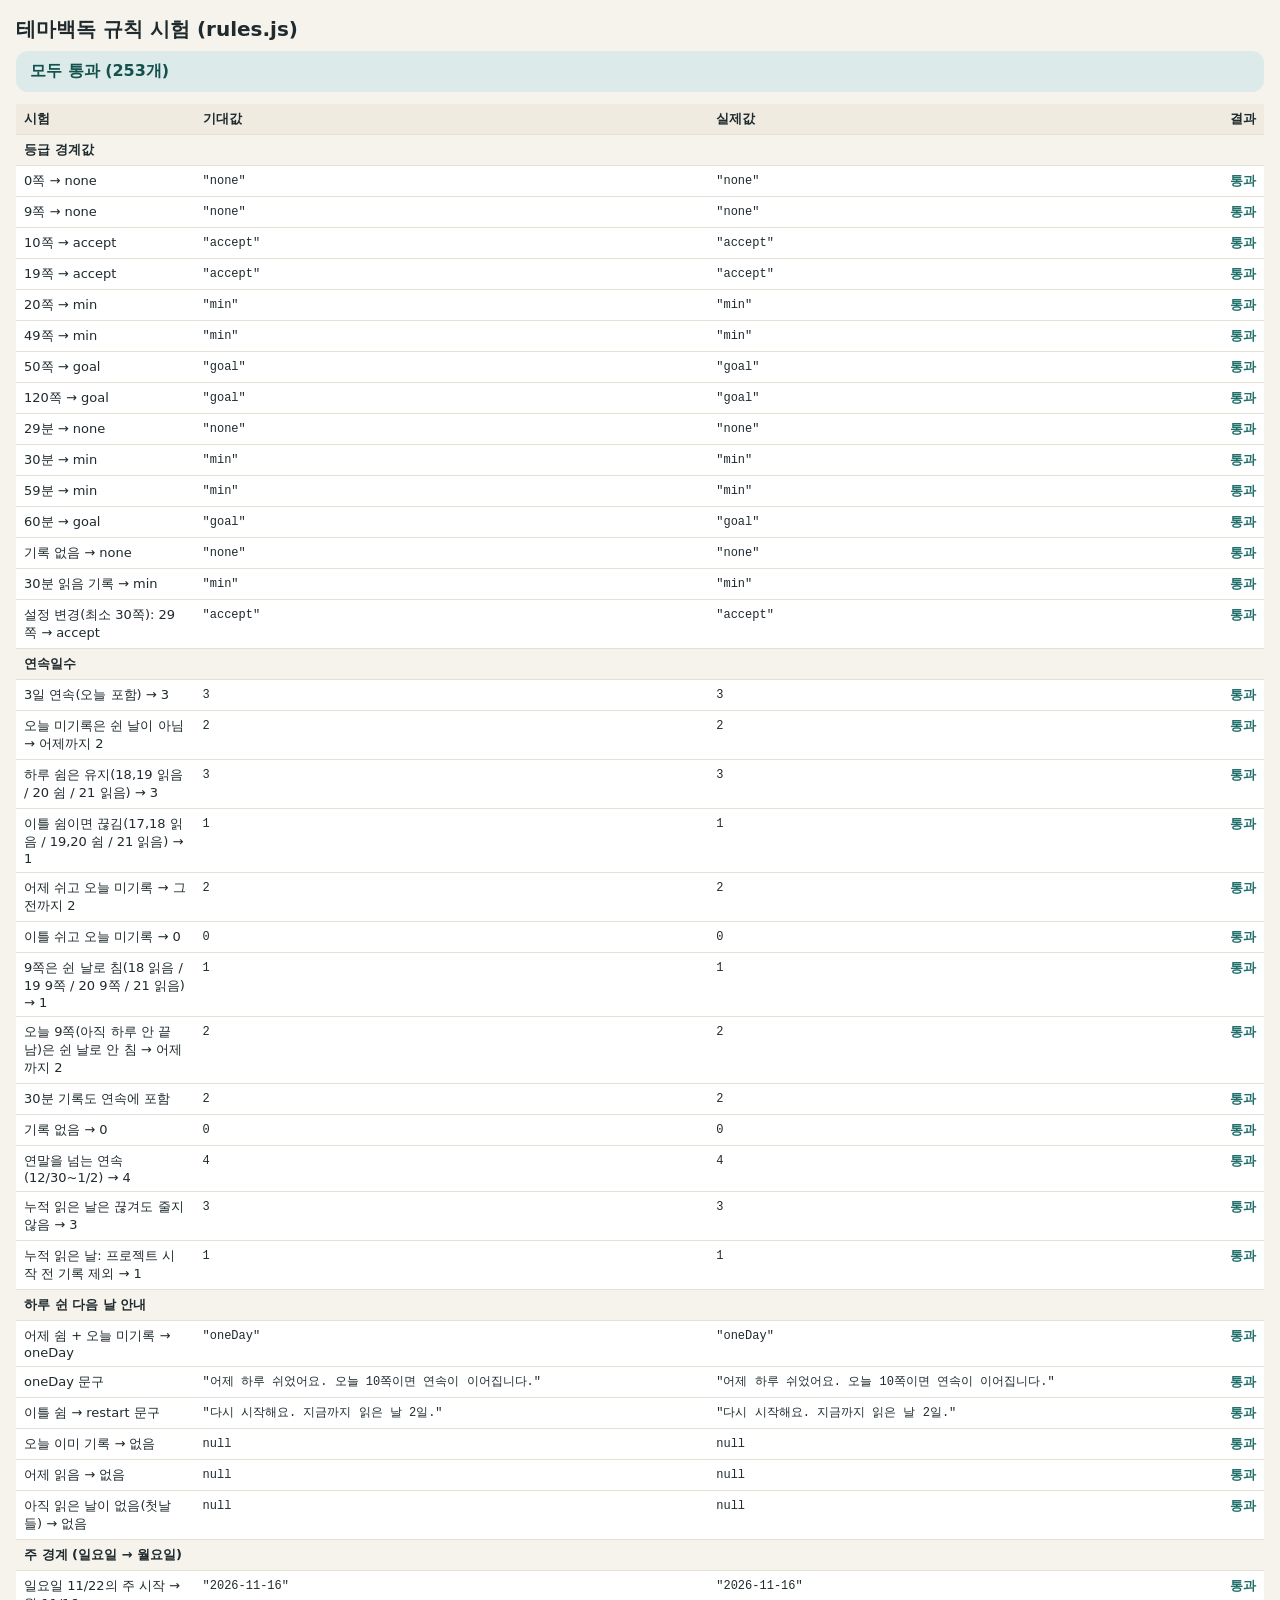
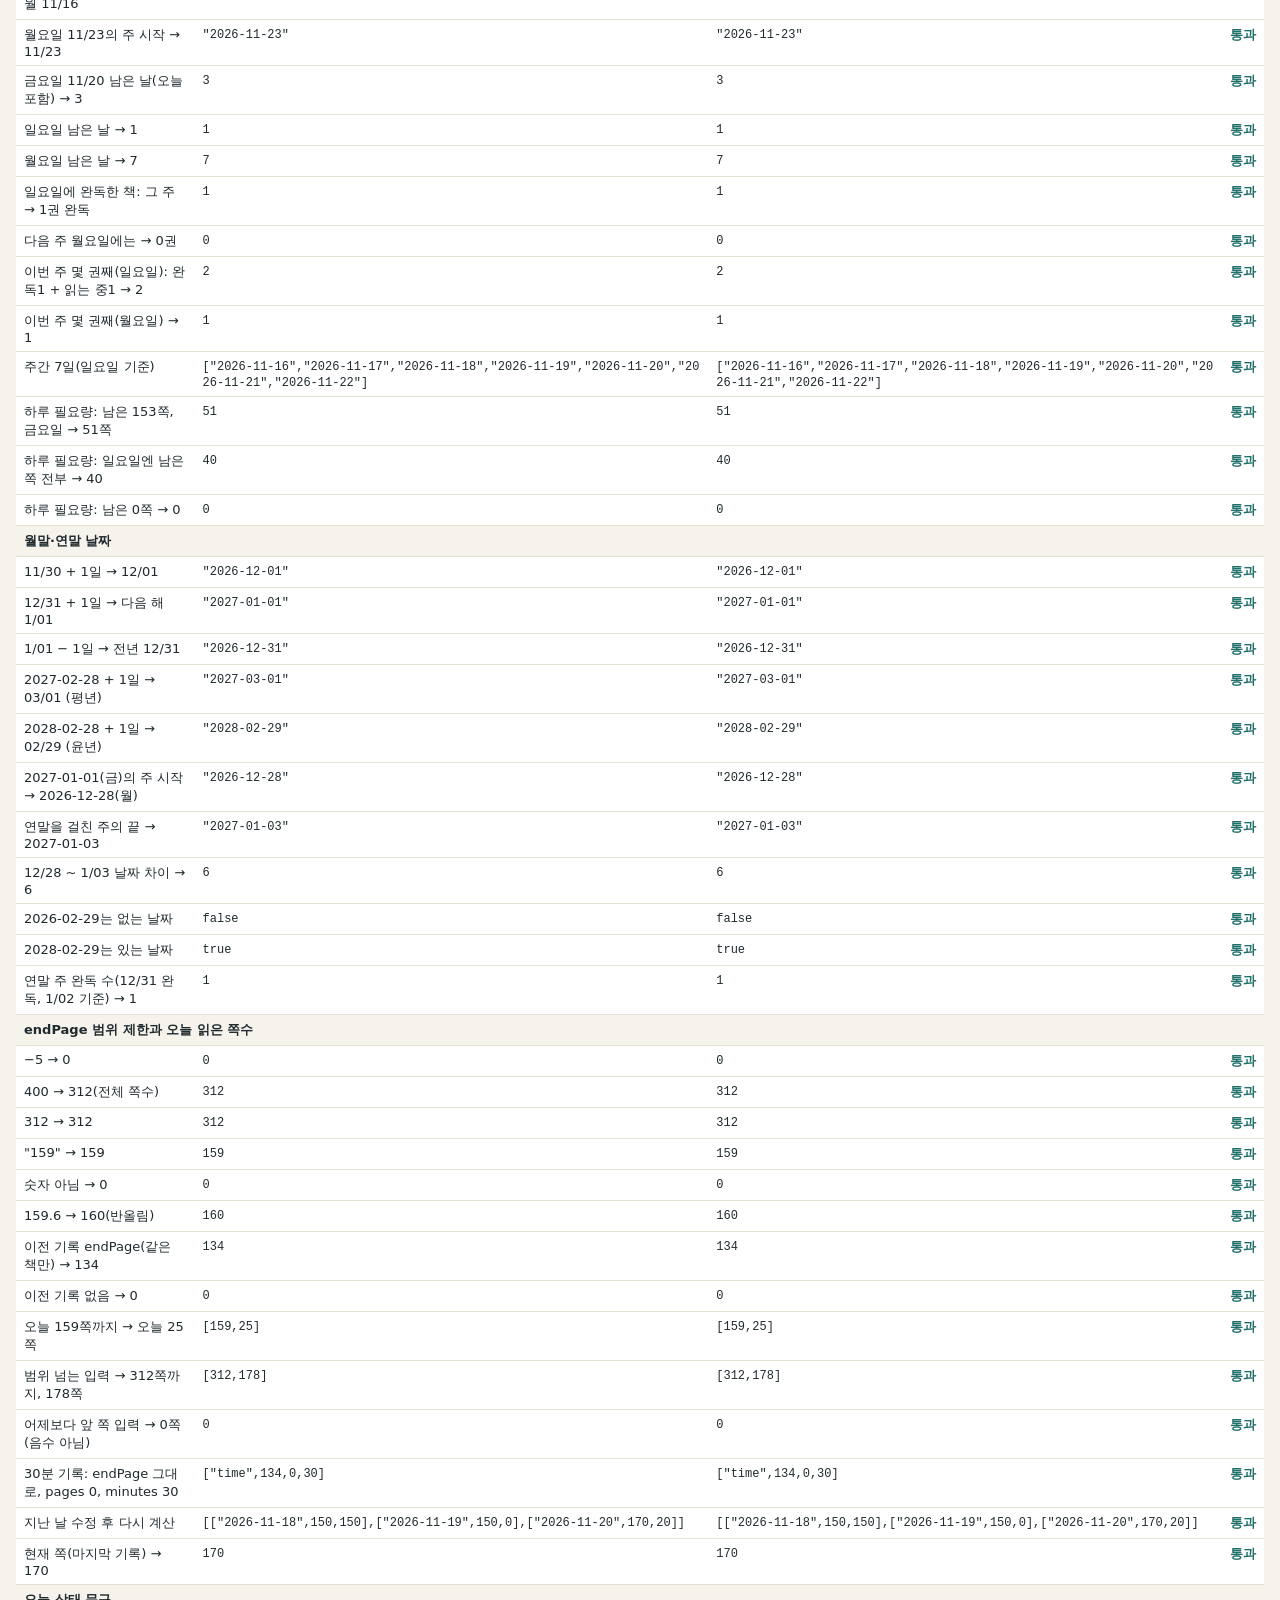
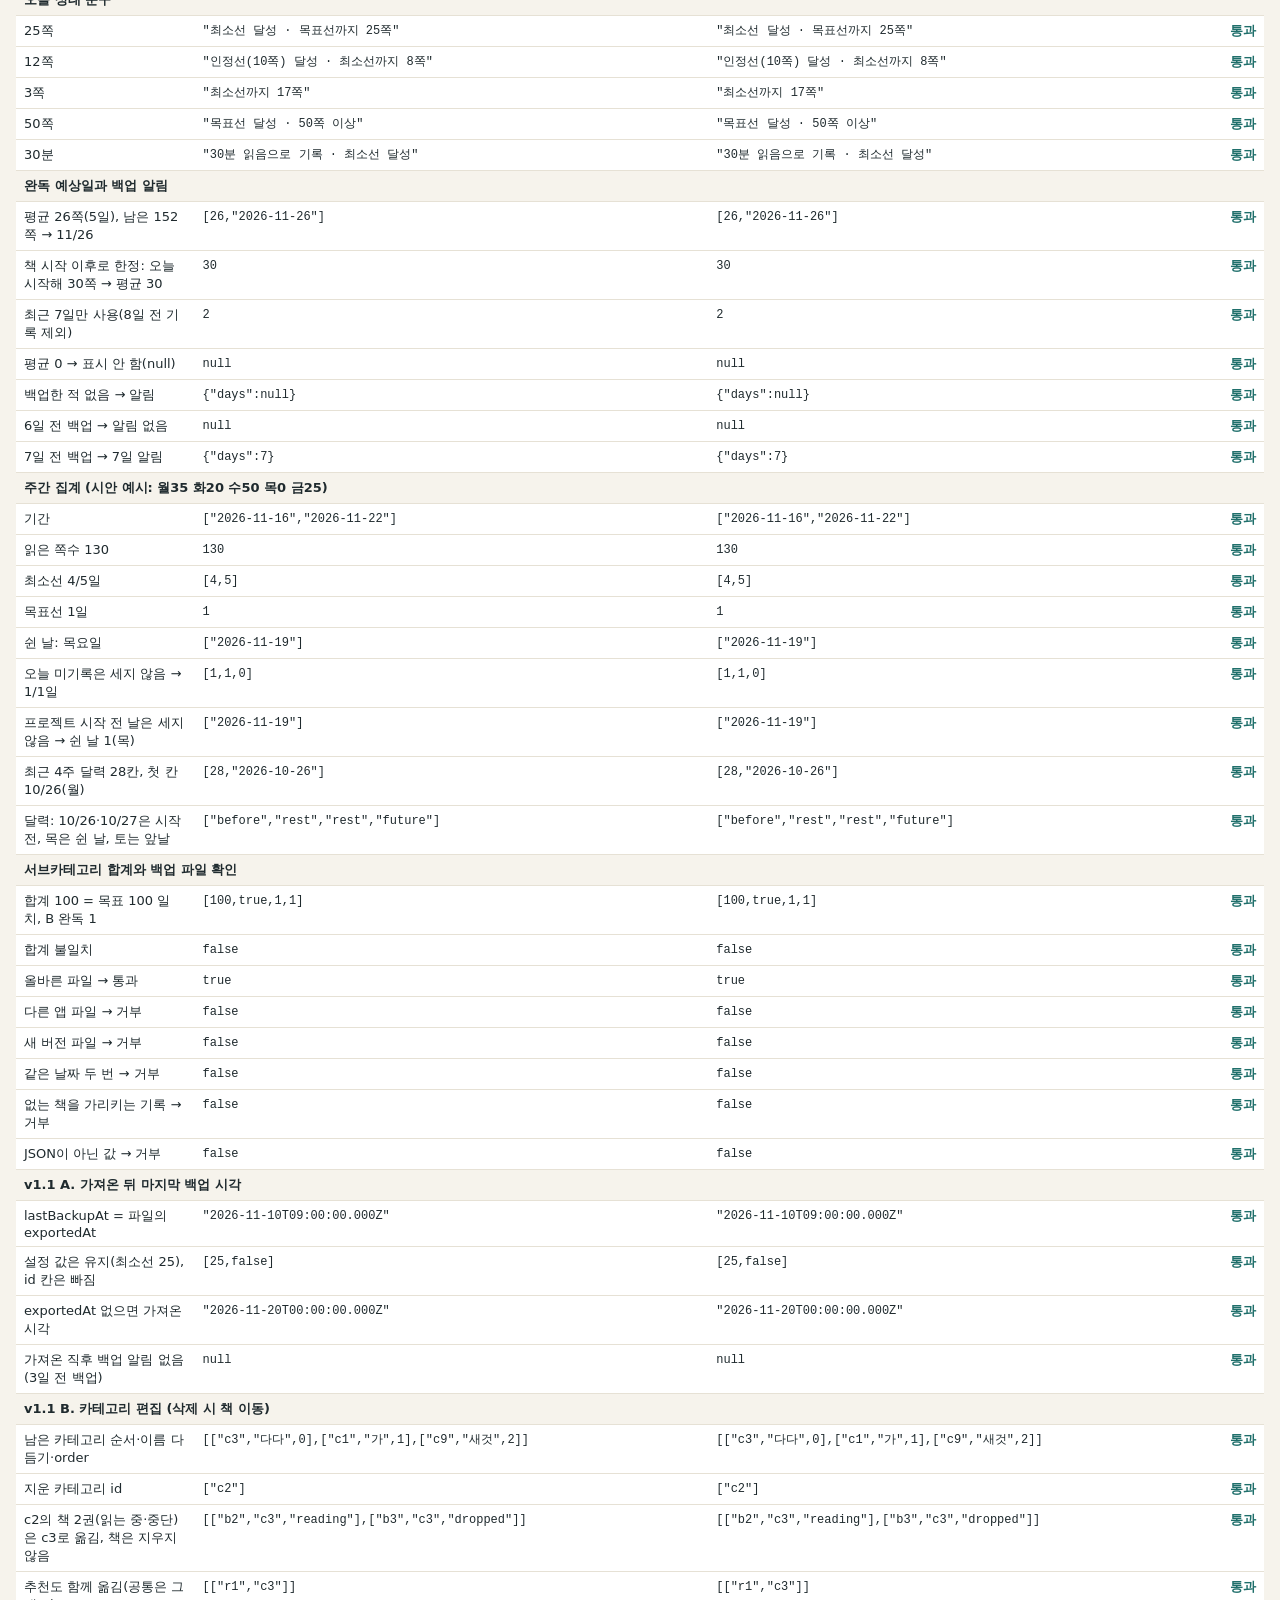
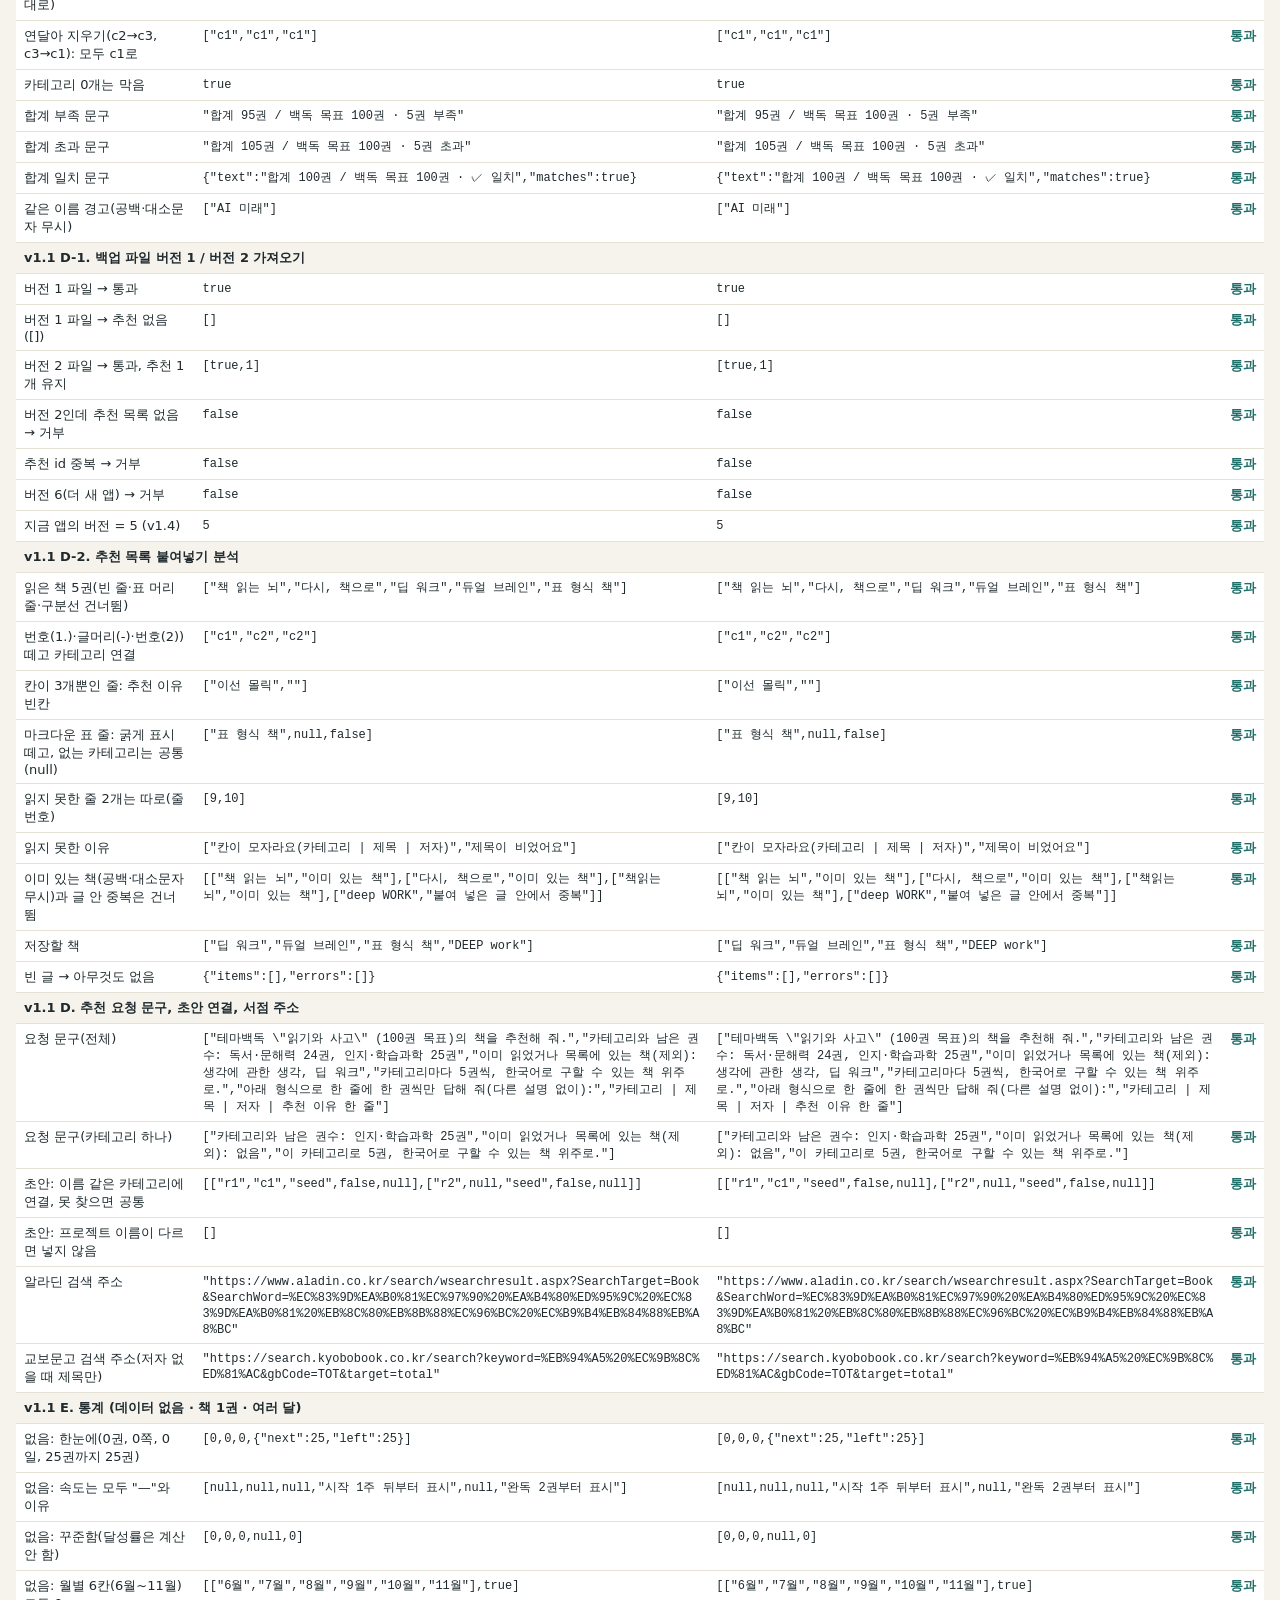
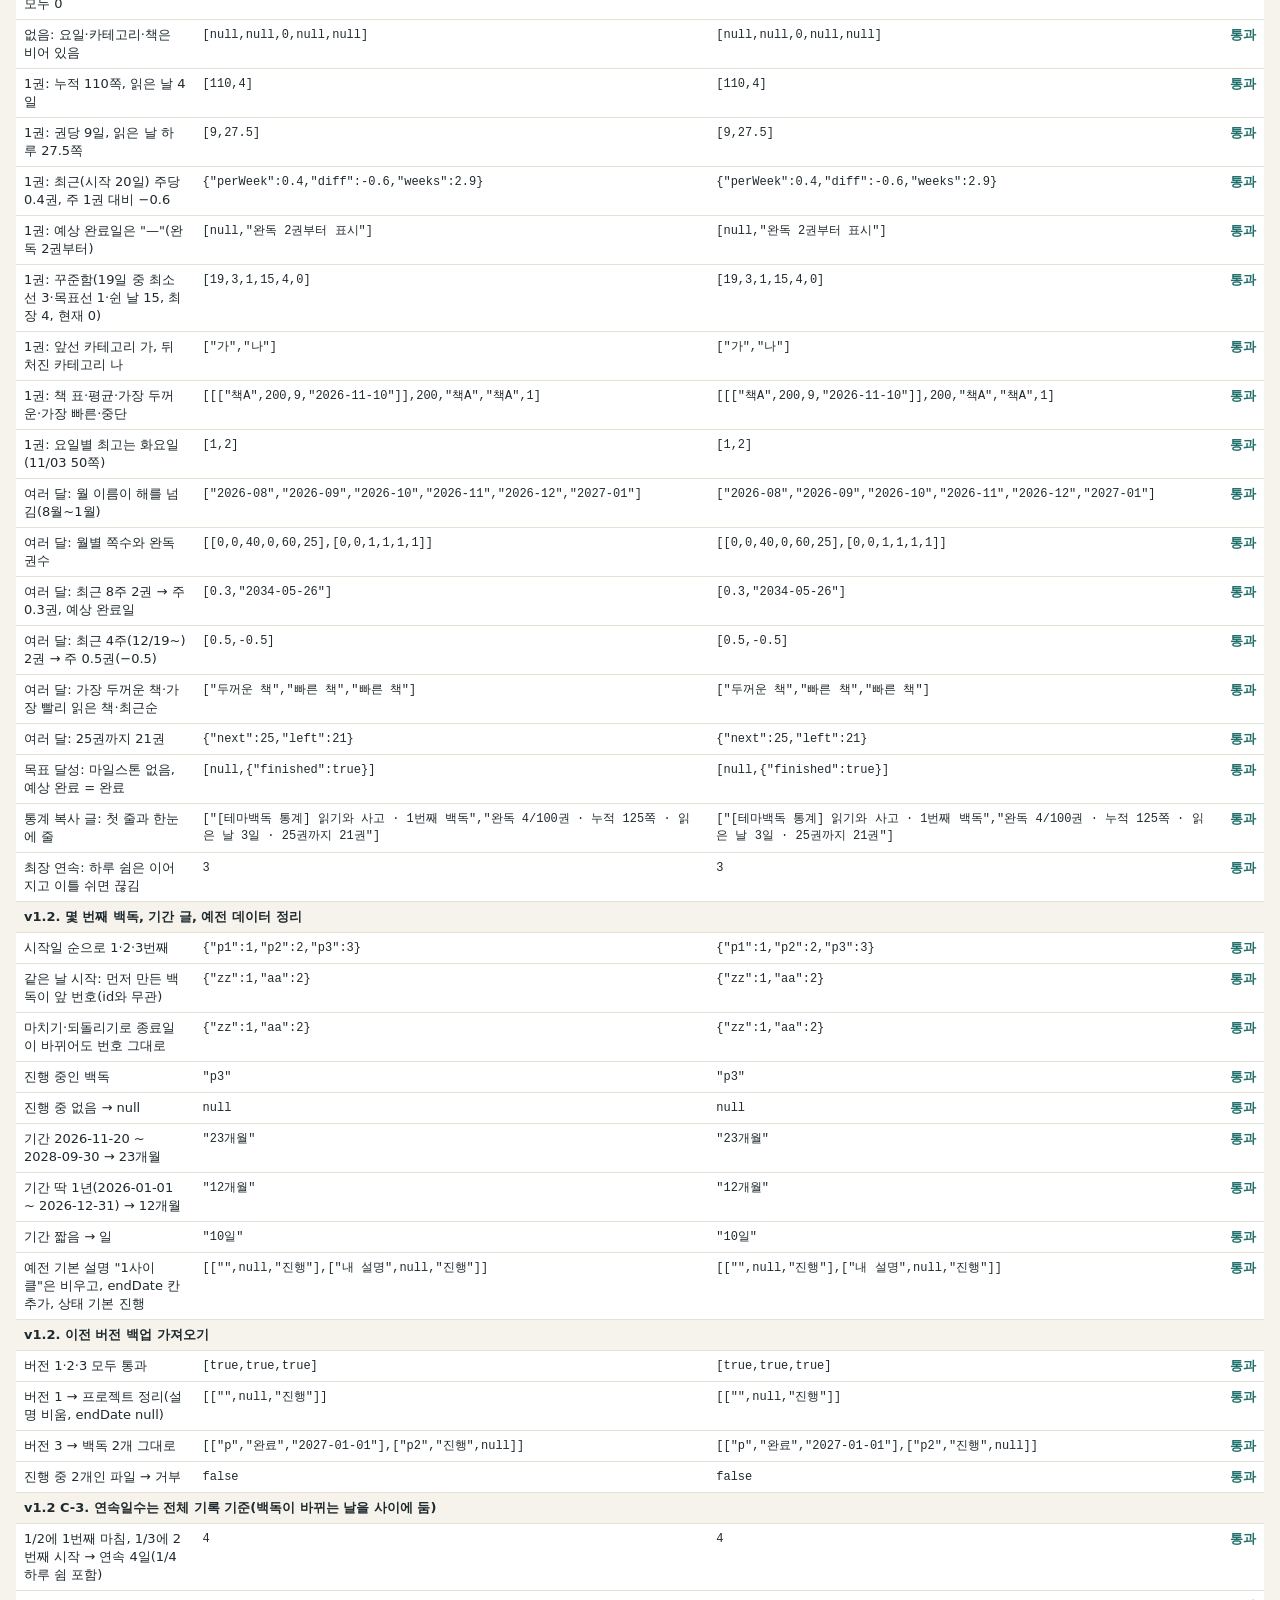
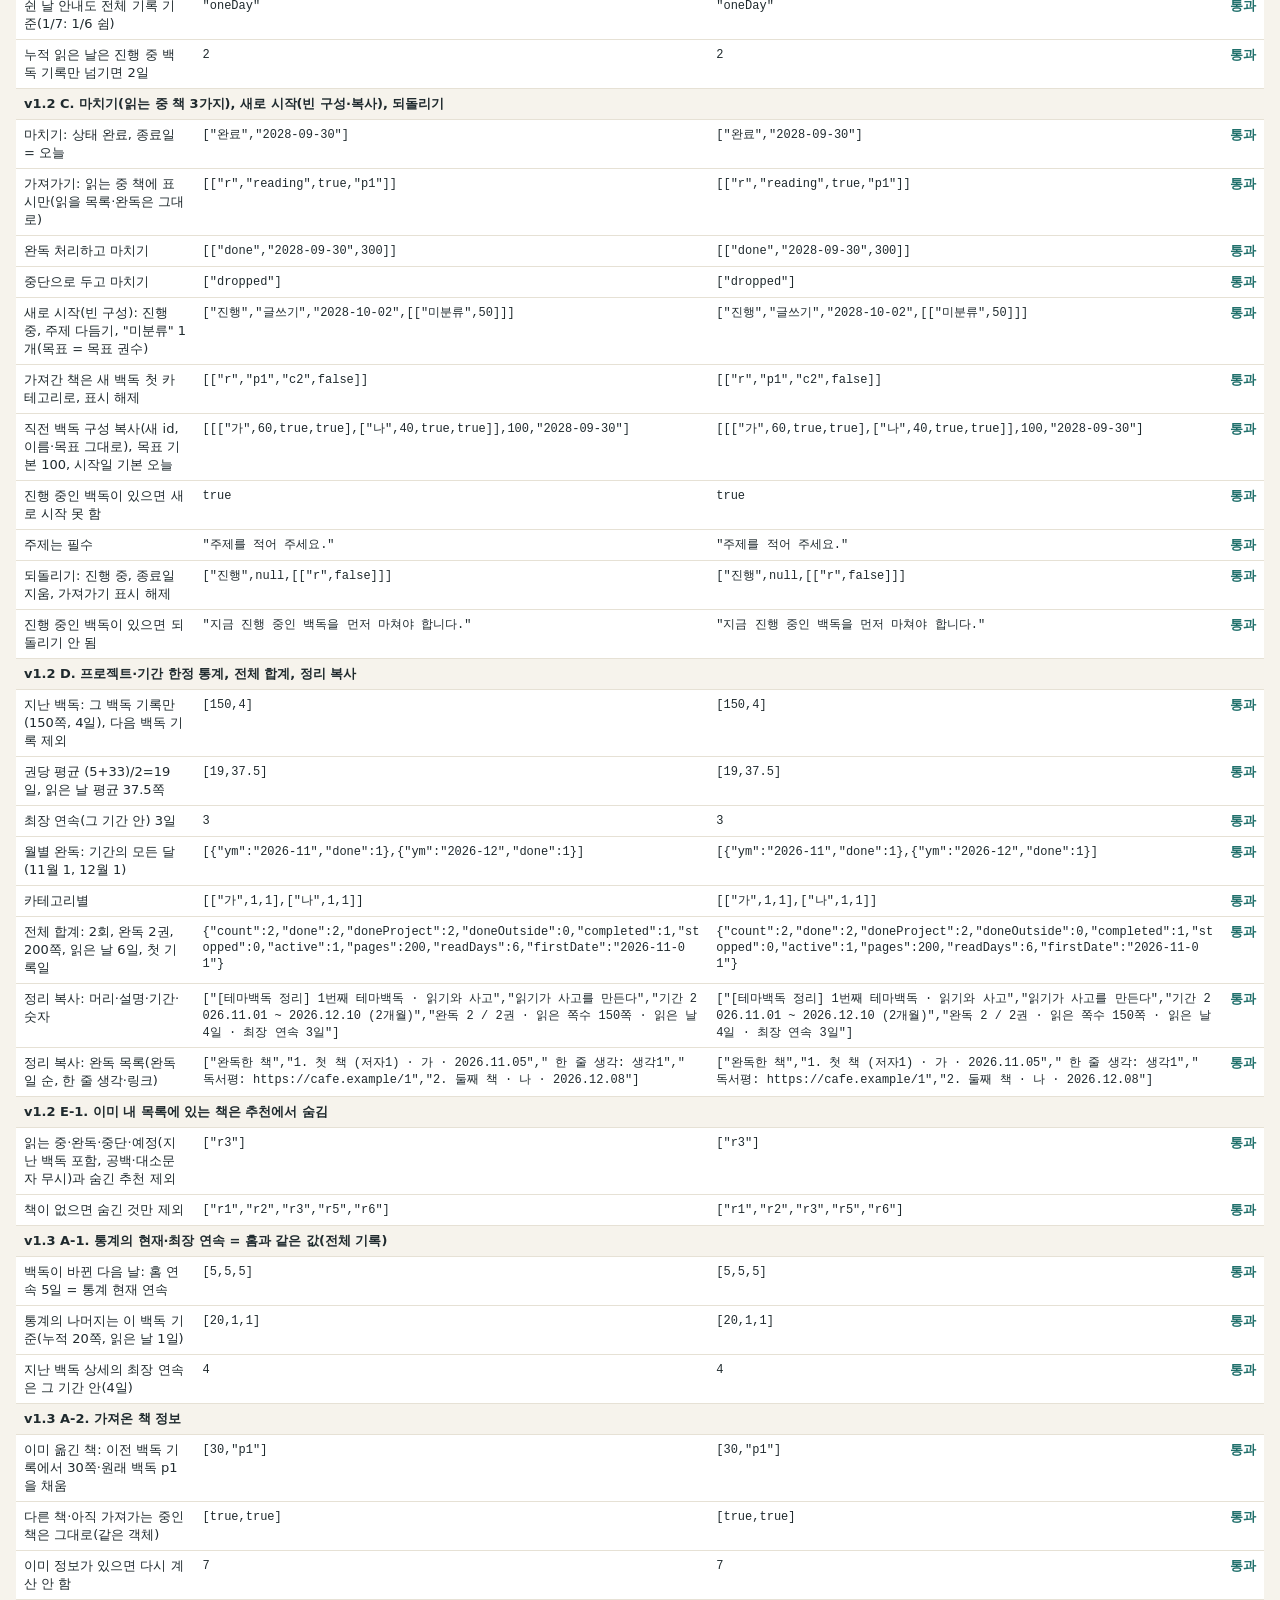
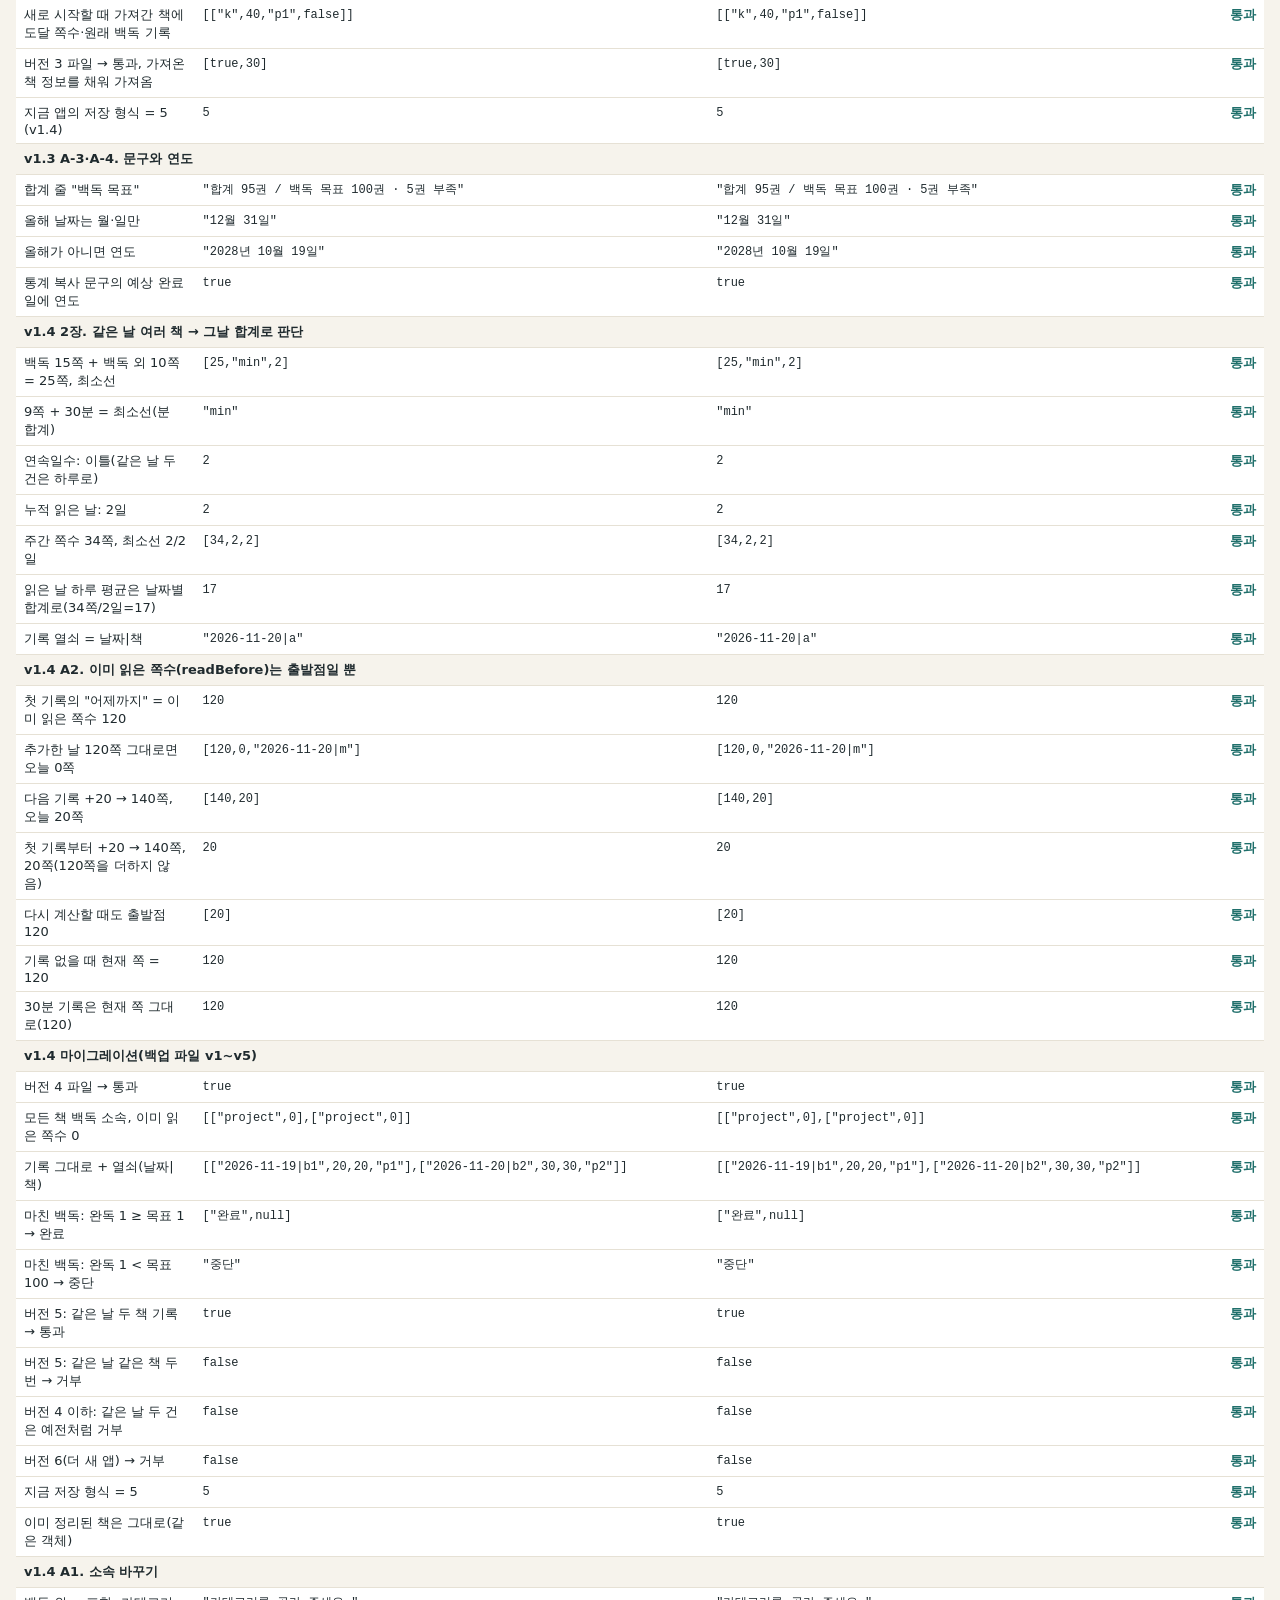
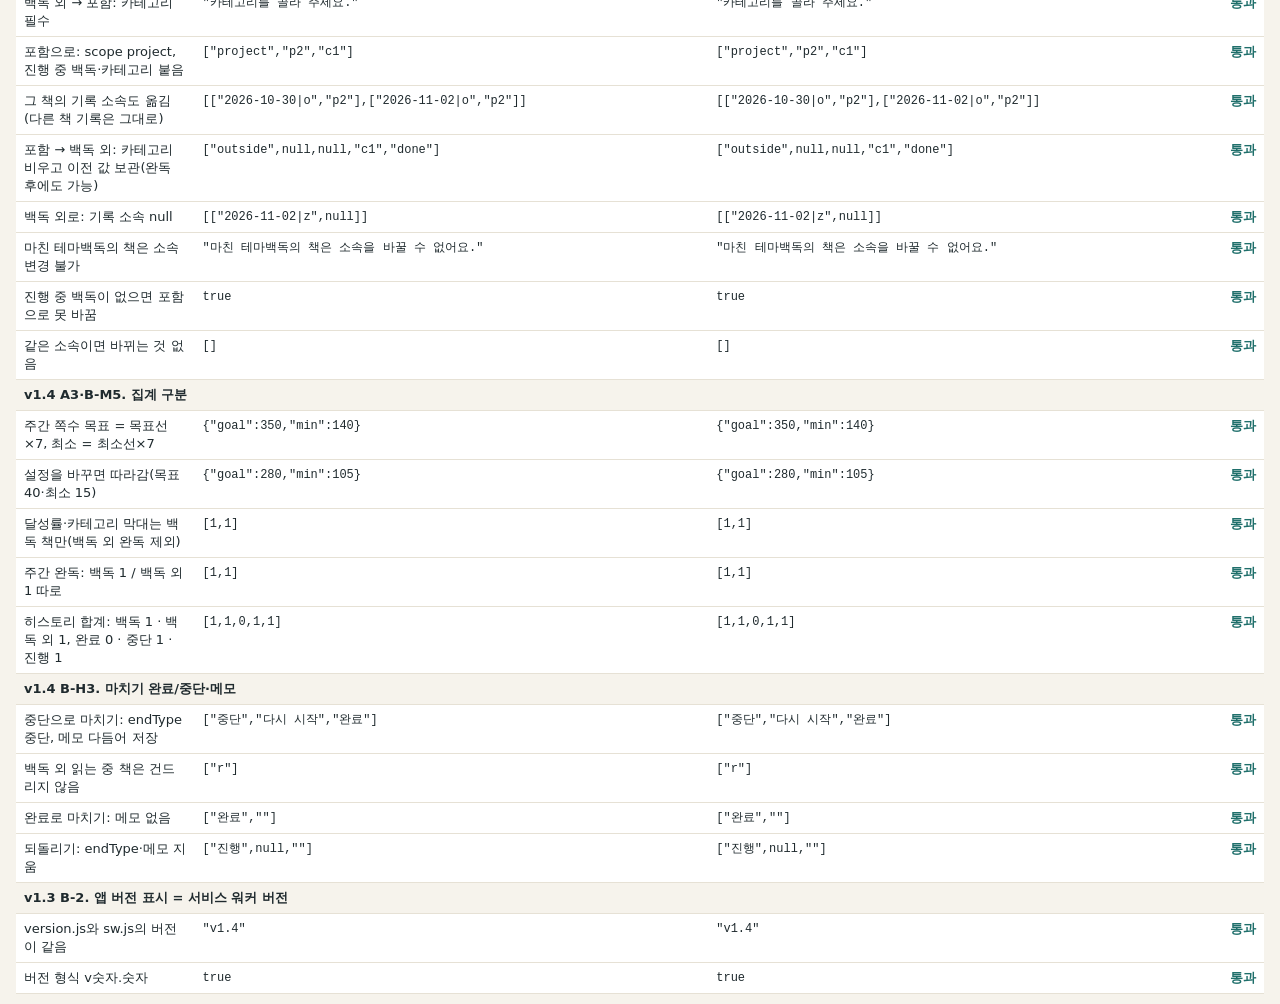
==== commit e0529a19: "Update app v1.4" ====
--- a/tests.html
+++ b/tests.html
@@ -1,610 +1,717 @@
-<!doctype html>
-<html lang="ko">
-<head>
-<meta charset="utf-8">
-<meta name="viewport" content="width=device-width, initial-scale=1">
-<title>테마백독 규칙 시험</title>
-<style>
-  body { margin: 0; padding: 16px; font-family: 'Noto Sans KR','Apple SD Gothic Neo','Malgun Gothic',system-ui,sans-serif; background: #F6F3EC; color: #1F2A2E; }
-  h1 { font-size: 20px; margin: 0 0 8px; }
-  #summary { font-size: 16px; font-weight: 700; margin: 0 0 12px; padding: 10px 14px; border-radius: 12px; }
-  #summary.pass { background: #DCEBE9; color: #14504D; }
-  #summary.fail { background: #FBE9D3; color: #7A3F06; }
-  table { border-collapse: collapse; width: 100%; background: #fff; font-size: 13px; }
-  th, td { border-bottom: 1px solid #E6E1D5; padding: 6px 8px; text-align: left; vertical-align: top; }
-  th { background: #EFEBE1; }
-  td.r { font-weight: 700; white-space: nowrap; }
-  tr.ok td.r { color: #1F6F6B; }
-  tr.ng td.r { color: #B00020; }
-  tr.ng { background: #FFF4F4; }
-  tr.group td { background: #F6F3EC; font-weight: 700; }
-  code { font-size: 12px; word-break: break-all; }
-</style>
-</head>
-<body>
-<h1>테마백독 규칙 시험 (rules.js)</h1>
-<div id="summary">시험 중…</div>
-<table>
-  <thead><tr><th>시험</th><th>기대값</th><th>실제값</th><th>결과</th></tr></thead>
-  <tbody id="rows"></tbody>
-</table>
-<script type="module">
-import * as R from './js/rules.js';
-
-const S = { ...R.DEFAULT_SETTINGS };
-const rows = document.getElementById('rows');
-let pass = 0, fail = 0;
-
-function group(name) {
-  const tr = document.createElement('tr');
-  tr.className = 'group';
-  tr.innerHTML = `<td colspan="4"></td>`;
-  tr.firstChild.textContent = name;
-  rows.appendChild(tr);
-}
-function eq(name, actual, expected) {
-  const a = JSON.stringify(actual), e = JSON.stringify(expected);
-  const ok = a === e;
-  ok ? pass++ : fail++;
-  const tr = document.createElement('tr');
-  tr.className = ok ? 'ok' : 'ng';
-  for (const [txt, cls] of [[name], [e, 'c'], [a, 'c'], [ok ? '통과' : '실패', 'r']]) {
-    const td = document.createElement('td');
-    if (cls === 'c') { const c = document.createElement('code'); c.textContent = txt; td.appendChild(c); }
-    else td.textContent = txt;
-    if (cls === 'r') td.className = 'r';
-    tr.appendChild(td);
-  }
-  rows.appendChild(tr);
-}
-function run(name, fn) {
-  try { fn(); } catch (err) { eq(name + ' (예외)', String(err), '예외 없음'); }
-}
-// 날짜별 쪽수로 기록 배열 만들기: { '2026-11-20': 25, ... } / 값이 'T'면 30분 기록
-function recs(map, bookId = 'b1') {
-  return Object.entries(map).map(([date, v]) =>
-    v === 'T' ? { date, bookId, endPage: 0, pages: 0, minutes: 30, mode: 'time' }
-              : { date, bookId, endPage: 0, pages: v, minutes: null, mode: 'pages' });
-}
-
-run('등급', () => {
-  group('등급 경계값');
-  for (const [p, g] of [[0, 'none'], [9, 'none'], [10, 'accept'], [19, 'accept'], [20, 'min'], [49, 'min'], [50, 'goal'], [120, 'goal']]) {
-    eq(`${p}쪽 → ${g}`, R.gradeOf({ pages: p }, S), g);
-  }
-  for (const [m, g] of [[29, 'none'], [30, 'min'], [59, 'min'], [60, 'goal']]) {
-    eq(`${m}분 → ${g}`, R.gradeOf({ pages: 0, minutes: m }, S), g);
-  }
-  eq('기록 없음 → none', R.gradeOf(null, S), 'none');
-  eq('30분 읽음 기록 → min', R.gradeOf(R.makeTimeRecord({ date: '2026-11-20', bookId: 'b1', records: [], settings: S }), S), 'min');
-  eq('설정 변경(최소 30쪽): 29쪽 → accept', R.gradeOf({ pages: 29 }, { ...S, minPages: 30 }), 'accept');
-});
-
-run('연속일수', () => {
-  group('연속일수');
-  const T = '2026-11-20';
-  eq('3일 연속(오늘 포함) → 3', R.streak(recs({ '2026-11-18': 20, '2026-11-19': 10, '2026-11-20': 50 }), S, T), 3);
-  eq('오늘 미기록은 쉰 날이 아님 → 어제까지 2', R.streak(recs({ '2026-11-18': 20, '2026-11-19': 20 }), S, T), 2);
-  eq('하루 쉼은 유지(18,19 읽음 / 20 쉼 / 21 읽음) → 3', R.streak(recs({ '2026-11-18': 20, '2026-11-19': 20, '2026-11-21': 20 }), S, '2026-11-21'), 3);
-  eq('이틀 쉼이면 끊김(17,18 읽음 / 19,20 쉼 / 21 읽음) → 1', R.streak(recs({ '2026-11-17': 20, '2026-11-18': 20, '2026-11-21': 20 }), S, '2026-11-21'), 1);
-  eq('어제 쉬고 오늘 미기록 → 그 전까지 2', R.streak(recs({ '2026-11-17': 20, '2026-11-18': 20 }), S, T), 2);
-  eq('이틀 쉬고 오늘 미기록 → 0', R.streak(recs({ '2026-11-16': 20, '2026-11-17': 20 }), S, T), 0);
-  eq('9쪽은 쉰 날로 침(18 읽음 / 19 9쪽 / 20 9쪽 / 21 읽음) → 1', R.streak(recs({ '2026-11-18': 20, '2026-11-19': 9, '2026-11-20': 9, '2026-11-21': 20 }), S, '2026-11-21'), 1);
-  eq('오늘 9쪽(아직 하루 안 끝남)은 쉰 날로 안 침 → 어제까지 2', R.streak(recs({ '2026-11-18': 20, '2026-11-19': 20, '2026-11-20': 9 }), S, T), 2);
-  eq('30분 기록도 연속에 포함', R.streak(recs({ '2026-11-19': 'T', '2026-11-20': 10 }), S, T), 2);
-  eq('기록 없음 → 0', R.streak([], S, T), 0);
-  eq('연말을 넘는 연속(12/30~1/2) → 4', R.streak(recs({ '2026-12-30': 20, '2026-12-31': 20, '2027-01-01': 20, '2027-01-02': 20 }), S, '2027-01-02'), 4);
-  eq('누적 읽은 날은 끊겨도 줄지 않음 → 3', R.totalReadDays(recs({ '2026-11-10': 20, '2026-11-11': 10, '2026-11-20': 50, '2026-11-15': 5 }), S, '2026-11-01'), 3);
-  eq('누적 읽은 날: 프로젝트 시작 전 기록 제외 → 1', R.totalReadDays(recs({ '2026-10-31': 20, '2026-11-02': 20 }), S, '2026-11-01'), 1);
-});
-
-run('쉰 다음 날 안내', () => {
-  group('하루 쉰 다음 날 안내');
-  const T = '2026-11-20';
-  eq('어제 쉼 + 오늘 미기록 → oneDay', R.restNotice(recs({ '2026-11-18': 20 }), S, T, '2026-11-01')?.type, 'oneDay');
-  eq('oneDay 문구', R.restNotice(recs({ '2026-11-18': 20 }), S, T, '2026-11-01')?.text, '어제 하루 쉬었어요. 오늘 10쪽이면 연속이 이어집니다.');
-  eq('이틀 쉼 → restart 문구', R.restNotice(recs({ '2026-11-10': 20, '2026-11-17': 20 }), S, T, '2026-11-01')?.text, '다시 시작해요. 지금까지 읽은 날 2일.');
-  eq('오늘 이미 기록 → 없음', R.restNotice(recs({ '2026-11-18': 20, '2026-11-20': 5 }), S, T, '2026-11-01'), null);
-  eq('어제 읽음 → 없음', R.restNotice(recs({ '2026-11-19': 20 }), S, T, '2026-11-01'), null);
-  eq('아직 읽은 날이 없음(첫날들) → 없음', R.restNotice([], S, T, '2026-11-15'), null);
-});
-
-run('주 경계', () => {
-  group('주 경계 (일요일 → 월요일)');
-  eq('일요일 11/22의 주 시작 → 월 11/16', R.weekStart('2026-11-22', 1), '2026-11-16');
-  eq('월요일 11/23의 주 시작 → 11/23', R.weekStart('2026-11-23', 1), '2026-11-23');
-  eq('금요일 11/20 남은 날(오늘 포함) → 3', R.daysLeftInWeek('2026-11-20', 1), 3);
-  eq('일요일 남은 날 → 1', R.daysLeftInWeek('2026-11-22', 1), 1);
-  eq('월요일 남은 날 → 7', R.daysLeftInWeek('2026-11-23', 1), 7);
-  const books = [{ id: 'a', status: 'done', finishDate: '2026-11-22' }, { id: 'b', status: 'reading' }];
-  eq('일요일에 완독한 책: 그 주 → 1권 완독', R.doneThisWeek(books, '2026-11-22', 1), 1);
-  eq('다음 주 월요일에는 → 0권', R.doneThisWeek(books, '2026-11-23', 1), 0);
-  eq('이번 주 몇 권째(일요일): 완독1 + 읽는 중1 → 2', R.weekBookOrdinal(books, '2026-11-22', 1), 2);
-  eq('이번 주 몇 권째(월요일) → 1', R.weekBookOrdinal(books, '2026-11-23', 1), 1);
-  eq('주간 7일(일요일 기준)', R.weekDays('2026-11-22', 1), ['2026-11-16', '2026-11-17', '2026-11-18', '2026-11-19', '2026-11-20', '2026-11-21', '2026-11-22']);
-  eq('하루 필요량: 남은 153쪽, 금요일 → 51쪽', R.dailyNeed(153, '2026-11-20', 1).perDay, 51);
-  eq('하루 필요량: 일요일엔 남은 쪽 전부 → 40', R.dailyNeed(40, '2026-11-22', 1).perDay, 40);
-  eq('하루 필요량: 남은 0쪽 → 0', R.dailyNeed(0, '2026-11-20', 1).perDay, 0);
-});
-
-run('월말·연말', () => {
-  group('월말·연말 날짜');
-  eq('11/30 + 1일 → 12/01', R.addDays('2026-11-30', 1), '2026-12-01');
-  eq('12/31 + 1일 → 다음 해 1/01', R.addDays('2026-12-31', 1), '2027-01-01');
-  eq('1/01 − 1일 → 전년 12/31', R.addDays('2027-01-01', -1), '2026-12-31');
-  eq('2027-02-28 + 1일 → 03/01 (평년)', R.addDays('2027-02-28', 1), '2027-03-01');
-  eq('2028-02-28 + 1일 → 02/29 (윤년)', R.addDays('2028-02-28', 1), '2028-02-29');
-  eq('2027-01-01(금)의 주 시작 → 2026-12-28(월)', R.weekStart('2027-01-01', 1), '2026-12-28');
-  eq('연말을 걸친 주의 끝 → 2027-01-03', R.weekEnd('2026-12-31', 1), '2027-01-03');
-  eq('12/28 ~ 1/03 날짜 차이 → 6', R.daysBetween('2026-12-28', '2027-01-03'), 6);
-  eq('2026-02-29는 없는 날짜', R.isDateStr('2026-02-29'), false);
-  eq('2028-02-29는 있는 날짜', R.isDateStr('2028-02-29'), true);
-  eq('연말 주 완독 수(12/31 완독, 1/02 기준) → 1', R.doneThisWeek([{ status: 'done', finishDate: '2026-12-31' }], '2027-01-02', 1), 1);
-});
-
-run('쪽수', () => {
-  group('endPage 범위 제한과 오늘 읽은 쪽수');
-  eq('−5 → 0', R.clampEndPage(-5, 312), 0);
-  eq('400 → 312(전체 쪽수)', R.clampEndPage(400, 312), 312);
-  eq('312 → 312', R.clampEndPage(312, 312), 312);
-  eq('"159" → 159', R.clampEndPage('159', 312), 159);
-  eq('숫자 아님 → 0', R.clampEndPage('abc', 312), 0);
-  eq('159.6 → 160(반올림)', R.clampEndPage(159.6, 312), 160);
-  const rs = [
-    { date: '2026-11-18', bookId: 'b1', endPage: 134, pages: 34, mode: 'pages' },
-    { date: '2026-11-19', bookId: 'b2', endPage: 50, pages: 50, mode: 'pages' },
-  ];
-  eq('이전 기록 endPage(같은 책만) → 134', R.prevEndPage(rs, 'b1', '2026-11-20'), 134);
-  eq('이전 기록 없음 → 0', R.prevEndPage(rs, 'b3', '2026-11-20'), 0);
-  const r1 = R.makePagesRecord({ date: '2026-11-20', projectId: 'p', bookId: 'b1', endPage: 159, totalPages: 312, records: rs });
-  eq('오늘 159쪽까지 → 오늘 25쪽', [r1.endPage, r1.pages], [159, 25]);
-  const r2 = R.makePagesRecord({ date: '2026-11-20', projectId: 'p', bookId: 'b1', endPage: 999, totalPages: 312, records: rs });
-  eq('범위 넘는 입력 → 312쪽까지, 178쪽', [r2.endPage, r2.pages], [312, 178]);
-  const r3 = R.makePagesRecord({ date: '2026-11-20', projectId: 'p', bookId: 'b1', endPage: 100, totalPages: 312, records: rs });
-  eq('어제보다 앞 쪽 입력 → 0쪽(음수 아님)', r3.pages, 0);
-  const t = R.makeTimeRecord({ date: '2026-11-20', projectId: 'p', bookId: 'b1', records: rs, settings: S });
-  eq('30분 기록: endPage 그대로, pages 0, minutes 30', [t.mode, t.endPage, t.pages, t.minutes], ['time', 134, 0, 30]);
-  const all = [
-    { date: '2026-11-18', bookId: 'b1', endPage: 150, pages: 34, mode: 'pages' },
-    { date: '2026-11-19', bookId: 'b1', endPage: 134, pages: 0, mode: 'time' },
-    { date: '2026-11-20', bookId: 'b1', endPage: 170, pages: 36, mode: 'pages' },
-  ];
-  eq('지난 날 수정 후 다시 계산', R.recomputeBook(all, 'b1').map((r) => [r.date, r.endPage, r.pages]),
-    [['2026-11-18', 150, 150], ['2026-11-19', 150, 0], ['2026-11-20', 170, 20]]);
-  eq('현재 쪽(마지막 기록) → 170', R.latestEndPage(all, 'b1'), 170);
-});
-
-run('오늘 상태 문구', () => {
-  group('오늘 상태 문구');
-  eq('25쪽', R.todayStatus({ pages: 25 }, S).text, '최소선 달성 · 목표선까지 25쪽');
-  eq('12쪽', R.todayStatus({ pages: 12 }, S).text, '인정선(10쪽) 달성 · 최소선까지 8쪽');
-  eq('3쪽', R.todayStatus({ pages: 3 }, S).text, '최소선까지 17쪽');
-  eq('50쪽', R.todayStatus({ pages: 50 }, S).text, '목표선 달성 · 50쪽 이상');
-  eq('30분', R.todayStatus({ pages: 0, timeOnly: true }, S).text, '30분 읽음으로 기록 · 최소선 달성');
-});
-
-run('완독 예상·백업', () => {
-  group('완독 예상일과 백업 알림');
-  const book = { id: 'b1', totalPages: 312, currentPage: 160, startDate: '2026-11-16' };
-  const rs = recs({ '2026-11-16': 35, '2026-11-17': 20, '2026-11-18': 50, '2026-11-20': 25 });
-  const est = R.finishEstimate(rs, book, '2026-11-20');
-  eq('평균 26쪽(5일), 남은 152쪽 → 11/26', [est.avg, est.date], [26, '2026-11-26']);
-  eq('책 시작 이후로 한정: 오늘 시작해 30쪽 → 평균 30', R.finishEstimate(recs({ '2026-11-20': 30, '2026-11-10': 100 }), { ...book, startDate: '2026-11-20' }, '2026-11-20').avg, 30);
-  eq('최근 7일만 사용(8일 전 기록 제외)', R.finishEstimate(recs({ '2026-11-12': 100, '2026-11-20': 14 }), { ...book, startDate: '2026-11-01' }, '2026-11-20').avg, 2);
-  eq('평균 0 → 표시 안 함(null)', R.finishEstimate([], book, '2026-11-20'), null);
-  eq('백업한 적 없음 → 알림', R.backupReminder(null, '2026-11-20'), { days: null });
-  eq('6일 전 백업 → 알림 없음', R.backupReminder('2026-11-14', '2026-11-20'), null);
-  eq('7일 전 백업 → 7일 알림', R.backupReminder('2026-11-13', '2026-11-20'), { days: 7 });
-});
-
-run('주간 집계', () => {
-  group('주간 집계 (시안 예시: 월35 화20 수50 목0 금25)');
-  const rs = recs({ '2026-11-16': 35, '2026-11-17': 20, '2026-11-18': 50, '2026-11-20': 25 });
-  const w = R.weekStats(rs, S, '2026-11-20', '2026-11-01');
-  eq('기간', [w.start, w.end], ['2026-11-16', '2026-11-22']);
-  eq('읽은 쪽수 130', w.pages, 130);
-  eq('최소선 4/5일', [w.minDays, w.countedDays], [4, 5]);
-  eq('목표선 1일', w.goalDays, 1);
-  eq('쉰 날: 목요일', w.restDays, ['2026-11-19']);
-  const w2 = R.weekStats(recs({ '2026-11-16': 35 }), S, '2026-11-17', '2026-11-01');
-  eq('오늘 미기록은 세지 않음 → 1/1일', [w2.minDays, w2.countedDays, w2.restDays.length], [1, 1, 0]);
-  const w3 = R.weekStats(recs({ '2026-11-20': 20 }), S, '2026-11-20', '2026-11-19');
-  eq('프로젝트 시작 전 날은 세지 않음 → 쉰 날 1(목)', w3.restDays, ['2026-11-19']);
-  const cells = R.calendarCells(rs, S, '2026-11-20', '2026-10-28');
-  eq('최근 4주 달력 28칸, 첫 칸 10/26(월)', [cells.length, cells[0].date], [28, '2026-10-26']);
-  eq('달력: 10/26·10/27은 시작 전, 목은 쉰 날, 토는 앞날', [cells[0].kind, cells[2].kind, cells[24].kind, cells[26].kind], ['before', 'rest', 'rest', 'future']);
-});
-
-run('달성률·백업 파일', () => {
-  group('서브카테고리 합계와 백업 파일 확인');
-  const subs = [{ id: 'c1', name: 'A', targetBooks: 60, order: 0 }, { id: 'c2', name: 'B', targetBooks: 40, order: 1 }];
-  const books = [{ id: 'x', status: 'done', subcategoryId: 'c2' }, { id: 'y', status: 'reading', subcategoryId: 'c1' }];
-  const cp = R.categoryProgress(subs, books, 100);
-  eq('합계 100 = 목표 100 일치, B 완독 1', [cp.goalSum, cp.matches, cp.rows[1].done, cp.done], [100, true, 1, 1]);
-  eq('합계 불일치', R.categoryProgress(subs, books, 90).matches, false);
-  const good = {
-    app: 'themebaekdok', schemaVersion: 1, exportedAt: '2026-11-20T00:00:00Z',
-    data: { projects: [{ id: 'p' }], subcategories: [], books: [{ id: 'b', status: 'reading' }],
-      dayRecords: [{ date: '2026-11-20', bookId: 'b' }], settings: {} },
-  };
-  eq('올바른 파일 → 통과', R.validateBackup(good).ok, true);
-  eq('다른 앱 파일 → 거부', R.validateBackup({ ...good, app: 'x' }).ok, false);
-  eq('새 버전 파일 → 거부', R.validateBackup({ ...good, schemaVersion: 2 }).ok, false);
-  eq('같은 날짜 두 번 → 거부', R.validateBackup({ ...good, data: { ...good.data, dayRecords: [{ date: '2026-11-20', bookId: 'b' }, { date: '2026-11-20', bookId: 'b' }] } }).ok, false);
-  eq('없는 책을 가리키는 기록 → 거부', R.validateBackup({ ...good, data: { ...good.data, dayRecords: [{ date: '2026-11-20', bookId: 'zz' }] } }).ok, false);
-  eq('JSON이 아닌 값 → 거부', R.validateBackup(null).ok, false);
-});
-
-run('v1.1 A 백업 시각', () => {
-  group('v1.1 A. 가져온 뒤 마지막 백업 시각');
-  const file = {
-    app: 'themebaekdok', schemaVersion: 1, exportedAt: '2026-11-10T09:00:00.000Z',
-    data: { projects: [{ id: 'p' }], subcategories: [], books: [{ id: 'b', status: 'reading' }],
-      dayRecords: [{ date: '2026-11-09', bookId: 'b' }], settings: { id: 'settings', minPages: 25, lastBackupAt: null } },
-  };
-  const n = R.normalizeBackup(file, '2026-11-20T00:00:00.000Z');
-  eq('lastBackupAt = 파일의 exportedAt', n.settings.lastBackupAt, '2026-11-10T09:00:00.000Z');
-  eq('설정 값은 유지(최소선 25), id 칸은 빠짐', [n.settings.minPages, 'id' in n.settings], [25, false]);
-  const n2 = R.normalizeBackup({ ...file, exportedAt: undefined }, '2026-11-20T00:00:00.000Z');
-  eq('exportedAt 없으면 가져온 시각', n2.settings.lastBackupAt, '2026-11-20T00:00:00.000Z');
-  eq('가져온 직후 백업 알림 없음(3일 전 백업)', R.backupReminder('2026-11-17', '2026-11-20'), null);
-});
-
-run('v1.1 B 카테고리 편집', () => {
-  group('v1.1 B. 카테고리 편집 (삭제 시 책 이동)');
-  const subs = [
-    { id: 'c1', name: '가', targetBooks: 50, order: 0, projectId: 'p' },
-    { id: 'c2', name: '나', targetBooks: 30, order: 1, projectId: 'p' },
-    { id: 'c3', name: '다', targetBooks: 20, order: 2, projectId: 'p' },
-  ];
-  const books = [
-    { id: 'b1', subcategoryId: 'c1', status: 'done' },
-    { id: 'b2', subcategoryId: 'c2', status: 'reading' },
-    { id: 'b3', subcategoryId: 'c2', status: 'dropped' },
-    { id: 'b4', subcategoryId: 'c3', status: 'planned' },
-  ];
-  const recs = [{ id: 'r1', subcategoryId: 'c2' }, { id: 'r2', subcategoryId: null }, { id: 'r3', subcategoryId: 'c3' }];
-  // c2 삭제 → c3로 옮김, 순서 바꿈(c3, c1), 새 카테고리 추가
-  const res = R.applyCategoryEdit({ projectId: 'p', subcategories: subs, books, recommendations: recs,
-    rows: [{ id: 'c3', name: ' 다다 ', targetBooks: 40 }, { id: 'c1', name: '가', targetBooks: 50 }, { id: 'c9', name: '새것', targetBooks: 10 }],
-    moves: { c2: 'c3' } });
-  eq('남은 카테고리 순서·이름 다듬기·order', res.subcategories.map((c) => [c.id, c.name, c.order]), [['c3', '다다', 0], ['c1', '가', 1], ['c9', '새것', 2]]);
-  eq('지운 카테고리 id', res.deletedIds, ['c2']);
-  eq('c2의 책 2권(읽는 중·중단)은 c3로 옮김, 책은 지우지 않음', res.books.map((b) => [b.id, b.subcategoryId, b.status]), [['b2', 'c3', 'reading'], ['b3', 'c3', 'dropped']]);
-  eq('추천도 함께 옮김(공통은 그대로)', res.recommendations.map((r) => [r.id, r.subcategoryId]), [['r1', 'c3']]);
-  const chain = R.applyCategoryEdit({ projectId: 'p', subcategories: subs, books, rows: [{ id: 'c1', name: '가', targetBooks: 100 }], moves: { c2: 'c3', c3: 'c1' } });
-  eq('연달아 지우기(c2→c3, c3→c1): 모두 c1로', chain.books.map((b) => b.subcategoryId), ['c1', 'c1', 'c1']);
-  let threw = false;
-  try { R.applyCategoryEdit({ projectId: 'p', subcategories: subs, books, rows: [] }); } catch { threw = true; }
-  eq('카테고리 0개는 막음', threw, true);
-  eq('합계 부족 문구', R.categorySumText(95, 100).text, '합계 95권 / 백독 목표 100권 · 5권 부족');
-  eq('합계 초과 문구', R.categorySumText(105, 100).text, '합계 105권 / 백독 목표 100권 · 5권 초과');
-  eq('합계 일치 문구', R.categorySumText(100, 100), { text: '합계 100권 / 백독 목표 100권 · ✓ 일치', matches: true });
-  eq('같은 이름 경고(공백·대소문자 무시)', R.duplicateNames([{ name: 'AI 미래' }, { name: 'ai미래' }, { name: '다른 것' }]), ['AI 미래']);
-});
-
-run('v1.1 D 백업 버전', () => {
-  group('v1.1 D-1. 백업 파일 버전 1 / 버전 2 가져오기');
-  const base = { app: 'themebaekdok', exportedAt: '2026-11-10T09:00:00.000Z',
-    data: { projects: [{ id: 'p' }], subcategories: [{ id: 'c1' }], books: [{ id: 'b', status: 'reading' }], dayRecords: [], settings: {} } };
-  const v1 = { ...base, schemaVersion: 1 };
-  eq('버전 1 파일 → 통과', R.validateBackup(v1).ok, true);
-  eq('버전 1 파일 → 추천 없음([])', R.normalizeBackup(v1, 'x').recommendations, []);
-  const v2 = { ...base, schemaVersion: 2, data: { ...base.data, recommendations: [{ id: 'r1', title: '책', subcategoryId: 'c1' }] } };
-  eq('버전 2 파일 → 통과, 추천 1개 유지', [R.validateBackup(v2).ok, R.normalizeBackup(v2, 'x').recommendations.length], [true, 1]);
-  eq('버전 2인데 추천 목록 없음 → 거부', R.validateBackup({ ...v2, data: base.data }).ok, false);
-  eq('추천 id 중복 → 거부', R.validateBackup({ ...v2, data: { ...v2.data, recommendations: [{ id: 'r1' }, { id: 'r1' }] } }).ok, false);
-  eq('버전 5(더 새 앱) → 거부', R.validateBackup({ ...v2, schemaVersion: 5 }).ok, false);
-  eq('지금 앱의 버전 = 4 (v1.3)', R.SCHEMA_VERSION, 4);
-});
-
-run('v1.1 D 추천 붙여넣기', () => {
-  group('v1.1 D-2. 추천 목록 붙여넣기 분석');
-  const subs = [{ id: 'c1', name: '독서·문해력', order: 0 }, { id: 'c2', name: 'AI와 지식노동의 미래', order: 1 }];
-  const text = [
-    '',
-    '독서·문해력 | 책 읽는 뇌 | 매리언 울프 | 출발점',
-    '1. 독서·문해력 | 다시, 책으로 | 매리언 울프 | 깊이 읽기',
-    '- AI와 지식노동의 미래 | 딥 워크 | 칼 뉴포트 | 몰입',
-    '2) AI와지식노동의미래 | 듀얼 브레인 | 이선 몰릭',
-    '| 카테고리 | 제목 | 저자 | 추천 이유 |',
-    '|---|---|---|---|',
-    '| 없는 카테고리 | **표 형식 책** | 저자 X | 이유 \\| 둘 |',
-    '그냥 설명 문장입니다',
-    '독서·문해력 |  | 저자만',
-    '   ',
-  ].join('\n');
-  const p = R.parseRecommendationText(text, subs);
-  eq('읽은 책 5권(빈 줄·표 머리줄·구분선 건너뜀)', p.items.map((i) => i.title), ['책 읽는 뇌', '다시, 책으로', '딥 워크', '듀얼 브레인', '표 형식 책']);
-  eq('번호(1.)·글머리(-)·번호(2)) 떼고 카테고리 연결', p.items.slice(1, 4).map((i) => i.subcategoryId), ['c1', 'c2', 'c2']);
-  eq('칸이 3개뿐인 줄: 추천 이유 빈칸', [p.items[3].author, p.items[3].note], ['이선 몰릭', '']);
-  eq('마크다운 표 줄: 굵게 표시 떼고, 없는 카테고리는 공통(null)', [p.items[4].title, p.items[4].subcategoryId, p.items[4].matched], ['표 형식 책', null, false]);
-  eq('읽지 못한 줄 2개는 따로(줄 번호)', p.errors.map((e) => e.line), [9, 10]);
-  eq('읽지 못한 이유', p.errors.map((e) => e.reason), ['칸이 모자라요(카테고리 | 제목 | 저자)', '제목이 비었어요']);
-  const plan = R.planRecommendationImport(
-    [...p.items, { title: '책읽는뇌' }, { title: 'DEEP work' }, { title: 'deep WORK' }],
-    [{ title: '책 읽는  뇌' }], [{ title: '다시,책으로' }]);
-  eq('이미 있는 책(공백·대소문자 무시)과 글 안 중복은 건너뜀', plan.skipped.map((s) => [s.title, s.reason]),
-    [['책 읽는 뇌', '이미 있는 책'], ['다시, 책으로', '이미 있는 책'], ['책읽는뇌', '이미 있는 책'], ['deep WORK', '붙여 넣은 글 안에서 중복']]);
-  eq('저장할 책', plan.toAdd.map((t) => t.title), ['딥 워크', '듀얼 브레인', '표 형식 책', 'DEEP work']);
-  eq('빈 글 → 아무것도 없음', R.parseRecommendationText('\n \n', subs), { items: [], errors: [] });
-});
-
-run('v1.1 D 요청 문구·초안·서점', () => {
-  group('v1.1 D. 추천 요청 문구, 초안 연결, 서점 주소');
-  const project = { id: 'p', name: '읽기와 사고', targetBooks: 100 };
-  const subs = [{ id: 'c1', name: '독서·문해력', targetBooks: 25, order: 0 }, { id: 'c2', name: '인지·학습과학', targetBooks: 25, order: 1 }];
-  const books = [{ title: '생각에 관한 생각', status: 'done', subcategoryId: 'c1' }];
-  const txt = R.recommendationPrompt({ project, subcategories: subs, books, recommendations: [{ title: '딥 워크' }] });
-  eq('요청 문구(전체)', txt.split('\n'), [
-    '테마백독 "읽기와 사고" (100권 목표)의 책을 추천해 줘.',
-    '카테고리와 남은 권수: 독서·문해력 24권, 인지·학습과학 25권',
-    '이미 읽었거나 목록에 있는 책(제외): 생각에 관한 생각, 딥 워크',
-    '카테고리마다 5권씩, 한국어로 구할 수 있는 책 위주로.',
-    '아래 형식으로 한 줄에 한 권씩만 답해 줘(다른 설명 없이):',
-    '카테고리 | 제목 | 저자 | 추천 이유 한 줄']);
-  const one = R.recommendationPrompt({ project, subcategories: subs, books: [], recommendations: [], focusId: 'c2' }).split('\n');
-  eq('요청 문구(카테고리 하나)', [one[1], one[2], one[3]], ['카테고리와 남은 권수: 인지·학습과학 25권', '이미 읽었거나 목록에 있는 책(제외): 없음', '이 카테고리로 5권, 한국어로 구할 수 있는 책 위주로.']);
-  let n = 0;
-  const seed = { project: '읽기와 사고', items: [{ category: '독서·문해력', title: '책 읽는 뇌', author: '매리언 울프', note: '출발점' }, { category: '없는 분류', title: '밤의 도서관', author: '망구엘' }] };
-  const seeded = R.seedRecommendations(seed, project, subs, () => `r${++n}`);
-  eq('초안: 이름 같은 카테고리에 연결, 못 찾으면 공통', seeded.map((r) => [r.id, r.subcategoryId, r.source, r.hidden, r.addedBookId]), [['r1', 'c1', 'seed', false, null], ['r2', null, 'seed', false, null]]);
-  eq('초안: 프로젝트 이름이 다르면 넣지 않음', R.seedRecommendations(seed, { ...project, name: '다른 주제' }, subs, () => 'x'), []);
-  const links = R.bookstoreLinks('생각에 관한 생각', '대니얼 카너먼');
-  eq('알라딘 검색 주소', links.aladin, 'https://www.aladin.co.kr/search/wsearchresult.aspx?SearchTarget=Book&SearchWord=%EC%83%9D%EA%B0%81%EC%97%90%20%EA%B4%80%ED%95%9C%20%EC%83%9D%EA%B0%81%20%EB%8C%80%EB%8B%88%EC%96%BC%20%EC%B9%B4%EB%84%88%EB%A8%BC');
-  eq('교보문고 검색 주소(저자 없을 때 제목만)', R.bookstoreLinks('딥 워크', '').kyobo, 'https://search.kyobobook.co.kr/search?keyword=%EB%94%A5%20%EC%9B%8C%ED%81%AC&gbCode=TOT&target=total');
-});
-
-run('v1.1 E 통계', () => {
-  group('v1.1 E. 통계 (데이터 없음 · 책 1권 · 여러 달)');
-  const subs = [{ id: 'c1', name: '가', targetBooks: 50, order: 0 }, { id: 'c2', name: '나', targetBooks: 50, order: 1 }];
-  const P = (startDate) => ({ id: 'p', name: '읽기와 사고', description: '1사이클', targetBooks: 100, startDate });
-
-  const e = R.cycleStats({ project: P('2026-11-20'), subcategories: subs, books: [], records: [], settings: S, today: '2026-11-20' });
-  eq('없음: 한눈에(0권, 0쪽, 0일, 25권까지 25권)', [e.overview.done, e.overview.totalPages, e.overview.readDays, e.overview.milestone], [0, 0, 0, { next: 25, left: 25 }]);
-  eq('없음: 속도는 모두 "—"와 이유', [e.speed.avgDaysPerBook, e.speed.pagesPerReadDay, e.speed.weekly, e.speed.weeklyReason, e.speed.eta, e.speed.etaReason],
-    [null, null, null, '시작 1주 뒤부터 표시', null, '완독 2권부터 표시']);
-  eq('없음: 꾸준함(달성률은 계산 안 함)', [e.consistency.current, e.consistency.longest, e.consistency.countedDays, e.consistency.minRate, e.consistency.restDays], [0, 0, 0, null, 0]);
-  eq('없음: 월별 6칸(6월~11월) 모두 0', [e.monthly.map((m) => m.label), e.monthly.every((m) => m.pages === 0 && m.done === 0)], [['6월', '7월', '8월', '9월', '10월', '11월'], true]);
-  eq('없음: 요일·카테고리·책은 비어 있음', [e.weekday.best, e.categories.leading, e.books.list.length, e.books.avgPages, e.books.fastest], [null, null, 0, null, null]);
-
-  const books1 = [{ id: 'a', title: '책A', status: 'done', subcategoryId: 'c1', totalPages: 200, startDate: '2026-11-02', finishDate: '2026-11-10' },
-    { id: 'x', title: '중단책', status: 'dropped', subcategoryId: 'c2', totalPages: 100 }];
-  const recs1 = recs({ '2026-11-02': 30, '2026-11-03': 50, '2026-11-05': 20, '2026-11-06': 10 }, 'a');
-  const one = R.cycleStats({ project: P('2026-11-01'), subcategories: subs, books: books1, records: recs1, settings: S, today: '2026-11-20' });
-  eq('1권: 누적 110쪽, 읽은 날 4일', [one.overview.totalPages, one.overview.readDays], [110, 4]);
-  eq('1권: 권당 9일, 읽은 날 하루 27.5쪽', [one.speed.avgDaysPerBook, one.speed.pagesPerReadDay], [9, 27.5]);
-  eq('1권: 최근(시작 20일) 주당 0.4권, 주 1권 대비 −0.6', one.speed.weekly, { perWeek: 0.4, diff: -0.6, weeks: 2.9 });
-  eq('1권: 예상 완료일은 "—"(완독 2권부터)', [one.speed.eta, one.speed.etaReason], [null, '완독 2권부터 표시']);
-  eq('1권: 꾸준함(19일 중 최소선 3·목표선 1·쉰 날 15, 최장 4, 현재 0)',
-    [one.consistency.countedDays, Math.round(one.consistency.minRate * 19), Math.round(one.consistency.goalRate * 19), one.consistency.restDays, one.consistency.longest, one.consistency.current], [19, 3, 1, 15, 4, 0]);
-  eq('1권: 앞선 카테고리 가, 뒤처진 카테고리 나', [one.categories.leading.name, one.categories.lagging.name], ['가', '나']);
-  eq('1권: 책 표·평균·가장 두꺼운·가장 빠른·중단', [one.books.list.map((b) => [b.title, b.pages, b.days, b.finishDate]), one.books.avgPages, one.books.thickest.title, one.books.fastest.title, one.books.dropped],
-    [[['책A', 200, 9, '2026-11-10']], 200, '책A', '책A', 1]);
-  eq('1권: 요일별 최고는 화요일(11/03 50쪽)', [one.weekday.rows[0].dow, one.weekday.best], [1, 2]);
-
-  const booksM = [
-    { id: 'm1', title: '가을 책', status: 'done', subcategoryId: 'c1', totalPages: 300, startDate: '2026-10-01', finishDate: '2026-10-20' },
-    { id: 'm2', title: '두꺼운 책', status: 'done', subcategoryId: 'c1', totalPages: 500, startDate: '2026-10-21', finishDate: '2026-11-15' },
-    { id: 'm3', title: '연말 책', status: 'done', subcategoryId: 'c2', totalPages: 250, startDate: '2026-12-20', finishDate: '2026-12-31' },
-    { id: 'm4', title: '빠른 책', status: 'done', subcategoryId: 'c2', totalPages: 120, startDate: '2027-01-08', finishDate: '2027-01-10' },
-  ];
-  const recsM = recs({ '2026-10-05': 40, '2026-12-31': 60, '2027-01-02': 25 }, 'm1');
-  const mm = R.cycleStats({ project: P('2026-10-01'), subcategories: subs, books: booksM, records: recsM, settings: S, today: '2027-01-15' });
-  eq('여러 달: 월 이름이 해를 넘김(8월~1월)', mm.monthly.map((m) => m.ym), ['2026-08', '2026-09', '2026-10', '2026-11', '2026-12', '2027-01']);
-  eq('여러 달: 월별 쪽수와 완독 권수', [mm.monthly.map((m) => m.pages), mm.monthly.map((m) => m.done)], [[0, 0, 40, 0, 60, 25], [0, 0, 1, 1, 1, 1]]);
-  eq('여러 달: 최근 8주 2권 → 주 0.3권, 예상 완료일', [mm.speed.eta.perWeek, mm.speed.eta.date], [0.3, R.addDays('2027-01-15', 2688)]);
-  eq('여러 달: 최근 4주(12/19~) 2권 → 주 0.5권(−0.5)', [mm.speed.weekly.perWeek, mm.speed.weekly.diff], [0.5, -0.5]);
-  eq('여러 달: 가장 두꺼운 책·가장 빨리 읽은 책·최근순', [mm.books.thickest.title, mm.books.fastest.title, mm.books.list[0].title], ['두꺼운 책', '빠른 책', '빠른 책']);
-  eq('여러 달: 25권까지 21권', mm.overview.milestone, { next: 25, left: 21 });
-  const done100 = R.cycleStats({ project: { ...P('2026-10-01'), targetBooks: 4 }, subcategories: subs, books: booksM, records: recsM, settings: S, today: '2027-01-15' });
-  eq('목표 달성: 마일스톤 없음, 예상 완료 = 완료', [done100.overview.milestone, done100.speed.eta], [null, { finished: true }]);
-  const txt = R.statsText(mm, P('2026-10-01'), S);
-  eq('통계 복사 글: 첫 줄과 한눈에 줄', txt.split('\n').slice(0, 2), ['[테마백독 통계] 읽기와 사고 · 1번째 백독', '완독 4/100권 · 누적 125쪽 · 읽은 날 3일 · 25권까지 21권']);
-  eq('최장 연속: 하루 쉼은 이어지고 이틀 쉬면 끊김', R.longestStreak(recs({ '2026-11-01': 20, '2026-11-02': 20, '2026-11-04': 20, '2026-11-07': 20, '2026-11-08': 20 }), S, '2026-11-20'), 3);
-});
-
-run('v1.2 몇 번째·기간·예전 데이터', () => {
-  group('v1.2. 몇 번째 백독, 기간 글, 예전 데이터 정리');
-  const ps = [
-    { id: 'p3', startDate: '2030-01-05', status: '진행' },
-    { id: 'p1', startDate: '2026-11-20', status: '완료', endDate: '2028-09-30' },
-    { id: 'p2', startDate: '2028-10-02', status: '완료', endDate: '2029-12-31' },
-  ];
-  eq('시작일 순으로 1·2·3번째', R.projectOrdinals(ps), { p1: 1, p2: 2, p3: 3 });
-  const same = [{ id: 'zz', startDate: '2027-01-01', createdAt: '2027-01-01T01:00:00Z', status: '완료', endDate: '2027-01-01' }, { id: 'aa', startDate: '2027-01-01', createdAt: '2027-01-01T02:00:00Z', status: '진행', endDate: null }];
-  eq('같은 날 시작: 먼저 만든 백독이 앞 번호(id와 무관)', R.projectOrdinals(same), { zz: 1, aa: 2 });
-  eq('마치기·되돌리기로 종료일이 바뀌어도 번호 그대로', R.projectOrdinals([{ ...same[0], status: '진행', endDate: null }, { ...same[1], status: '완료', endDate: '2027-01-02' }]), { zz: 1, aa: 2 });
-  eq('진행 중인 백독', R.activeProject(ps).id, 'p3');
-  eq('진행 중 없음 → null', R.activeProject(ps.slice(1)), null);
-  eq('기간 2026-11-20 ~ 2028-09-30 → 23개월', R.durationText('2026-11-20', '2028-09-30'), '23개월');
-  eq('기간 딱 1년(2026-01-01 ~ 2026-12-31) → 12개월', R.durationText('2026-01-01', '2026-12-31'), '12개월');
-  eq('기간 짧음 → 일', R.durationText('2026-11-20', '2026-11-29'), '10일');
-  const m = R.migrateProjects([{ id: 'p', name: '읽기와 사고', description: '1사이클', status: '진행' }, { id: 'q', name: 'x', description: '내 설명' }]);
-  eq('예전 기본 설명 "1사이클"은 비우고, endDate 칸 추가, 상태 기본 진행', m.map((p) => [p.description, p.endDate, p.status]), [['', null, '진행'], ['내 설명', null, '진행']]);
-});
-
-run('v1.2 백업 v1·v2·v3', () => {
-  group('v1.2. 이전 버전 백업 가져오기');
-  const one = { id: 'p', name: '읽기와 사고', description: '1사이클', targetBooks: 100, startDate: '2026-11-20', status: '진행' };
-  const data = { projects: [one], subcategories: [], books: [], dayRecords: [], settings: {} };
-  const v1 = { app: 'themebaekdok', schemaVersion: 1, exportedAt: '2026-11-20T00:00:00Z', data };
-  const v2 = { ...v1, schemaVersion: 2, data: { ...data, recommendations: [] } };
-  const v3 = { ...v1, schemaVersion: 3, data: { ...data, recommendations: [],
-    projects: [{ ...one, description: '', status: '완료', endDate: '2027-01-01' }, { ...one, id: 'p2', name: '두 번째', startDate: '2027-01-02', endDate: null }] } };
-  eq('버전 1·2·3 모두 통과', [v1, v2, v3].map((f) => R.validateBackup(f).ok), [true, true, true]);
-  eq('버전 1 → 프로젝트 정리(설명 비움, endDate null)', R.normalizeBackup(v1, 'x').projects.map((p) => [p.description, p.endDate, p.status]), [['', null, '진행']]);
-  eq('버전 3 → 백독 2개 그대로', R.normalizeBackup(v3, 'x').projects.map((p) => [p.id, p.status, p.endDate]), [['p', '완료', '2027-01-01'], ['p2', '진행', null]]);
-  eq('진행 중 2개인 파일 → 거부', R.validateBackup({ ...v3, data: { ...v3.data, projects: [one, { ...one, id: 'p2' }] } }).ok, false);
-});
-
-run('v1.2 백독을 넘는 연속', () => {
-  group('v1.2 C-3. 연속일수는 전체 기록 기준(백독이 바뀌는 날을 사이에 둠)');
-  const r = [
-    { date: '2027-01-01', projectId: 'p1', bookId: 'a', pages: 20 },
-    { date: '2027-01-02', projectId: 'p1', bookId: 'a', pages: 20 },
-    { date: '2027-01-03', projectId: 'p2', bookId: 'b', pages: 20 },
-    { date: '2027-01-05', projectId: 'p2', bookId: 'b', pages: 20 },
-  ];
-  eq('1/2에 1번째 마침, 1/3에 2번째 시작 → 연속 4일(1/4 하루 쉼 포함)', R.streak(r, S, '2027-01-05'), 4);
-  eq('쉰 날 안내도 전체 기록 기준(1/7: 1/6 쉼)', R.restNotice(r, S, '2027-01-07', '2026-11-20').type, 'oneDay');
-  eq('누적 읽은 날은 진행 중 백독 기록만 넘기면 2일', R.totalReadDays(r.filter((x) => x.projectId === 'p2'), S, '2027-01-03'), 2);
-});
-
-run('v1.2 C 마치기·새로 시작', () => {
-  group('v1.2 C. 마치기(읽는 중 책 3가지), 새로 시작(빈 구성·복사), 되돌리기');
-  const p1 = { id: 'p1', name: '읽기와 사고', targetBooks: 100, startDate: '2026-11-20', status: '진행', endDate: null };
-  const books = [
-    { id: 'r', projectId: 'p1', status: 'reading', totalPages: 300, currentPage: 120, subcategoryId: 'c1' },
-    { id: 'pl', projectId: 'p1', status: 'planned', totalPages: 200, subcategoryId: 'c2' },
-    { id: 'dn', projectId: 'p1', status: 'done', totalPages: 100, subcategoryId: 'c1' },
-  ];
-  const T = '2028-09-30';
-  const f1 = R.planFinishProject({ project: p1, books, today: T, readingAction: 'carry' });
-  eq('마치기: 상태 완료, 종료일 = 오늘', [f1.project.status, f1.project.endDate], ['완료', T]);
-  eq('가져가기: 읽는 중 책에 표시만(읽을 목록·완독은 그대로)', f1.books.map((b) => [b.id, b.status, b.carryOver, b.projectId]), [['r', 'reading', true, 'p1']]);
-  const f2 = R.planFinishProject({ project: p1, books, today: T, readingAction: 'finish' });
-  eq('완독 처리하고 마치기', f2.books.map((b) => [b.status, b.finishDate, b.currentPage]), [['done', T, 300]]);
-  const f3 = R.planFinishProject({ project: p1, books, today: T, readingAction: 'drop' });
-  eq('중단으로 두고 마치기', f3.books.map((b) => b.status), ['dropped']);
-  let n = 0;
-  const mk = (pre) => `${pre}${++n}`;
-  const subs = [{ id: 'c1', projectId: 'p1', name: '가', targetBooks: 60, order: 0 }, { id: 'c2', projectId: 'p1', name: '나', targetBooks: 40, order: 1 }];
-  const after = books.map((b) => (b.id === 'r' ? { ...b, carryOver: true } : b));
-  const done1 = { ...p1, status: '완료', endDate: T };
-  const sEmpty = R.planStartProject({ projects: [done1], subcategories: subs, books: after, input: { name: ' 글쓰기 ', targetBooks: 50, startDate: '2028-10-02' }, structure: 'empty', makeId: mk, today: T });
-  eq('새로 시작(빈 구성): 진행 중, 주제 다듬기, "미분류" 1개(목표 = 목표 권수)', [sEmpty.project.status, sEmpty.project.name, sEmpty.project.startDate, sEmpty.subcategories.map((c) => [c.name, c.targetBooks])], ['진행', '글쓰기', '2028-10-02', [['미분류', 50]]]);
-  eq('가져간 책은 새 백독 첫 카테고리로, 표시 해제', sEmpty.books.map((b) => [b.id, b.projectId, b.subcategoryId, b.carryOver]), [['r', sEmpty.project.id, sEmpty.subcategories[0].id, false]]);
-  const sCopy = R.planStartProject({ projects: [done1], subcategories: subs, books, input: { name: '글쓰기' }, structure: 'copy', makeId: mk, today: T });
-  eq('직전 백독 구성 복사(새 id, 이름·목표 그대로), 목표 기본 100, 시작일 기본 오늘', [sCopy.subcategories.map((c) => [c.name, c.targetBooks, c.projectId === sCopy.project.id, c.id !== 'c1']), sCopy.project.targetBooks, sCopy.project.startDate],
-    [[['가', 60, true, true], ['나', 40, true, true]], 100, T]);
-  let err = '';
-  try { R.planStartProject({ projects: [p1], subcategories: subs, books, input: { name: 'x' }, structure: 'empty', makeId: mk, today: T }); } catch (e) { err = e.message; }
-  eq('진행 중인 백독이 있으면 새로 시작 못 함', err.includes('진행 중'), true);
-  err = '';
-  try { R.planStartProject({ projects: [done1], subcategories: subs, books, input: { name: '  ' }, structure: 'empty', makeId: mk, today: T }); } catch (e) { err = e.message; }
-  eq('주제는 필수', err, '주제를 적어 주세요.');
-  const re = R.planReopenProject({ projects: [done1], books: after, projectId: 'p1' });
-  eq('되돌리기: 진행 중, 종료일 지움, 가져가기 표시 해제', [re.project.status, re.project.endDate, re.books.map((b) => [b.id, b.carryOver])], ['진행', null, [['r', false]]]);
-  err = '';
-  try { R.planReopenProject({ projects: [done1, { ...p1, id: 'p2', startDate: '2028-10-02' }], books, projectId: 'p1' }); } catch (e) { err = e.message; }
-  eq('진행 중인 백독이 있으면 되돌리기 안 됨', err, '지금 진행 중인 백독을 먼저 마쳐야 합니다.');
-});
-
-run('v1.2 D 히스토리', () => {
-  group('v1.2 D. 프로젝트·기간 한정 통계, 전체 합계, 정리 복사');
-  const p1 = { id: 'p1', name: '읽기와 사고', description: '읽기가 사고를 만든다', targetBooks: 2, startDate: '2026-11-01', status: '완료', endDate: '2026-12-10' };
-  const p2 = { id: 'p2', name: '글쓰기', targetBooks: 100, startDate: '2026-12-11', status: '진행', endDate: null };
-  const subs = [{ id: 'c1', projectId: 'p1', name: '가', targetBooks: 1, order: 0 }, { id: 'c2', projectId: 'p1', name: '나', targetBooks: 1, order: 1 }];
-  const books = [
-    { id: 'a', projectId: 'p1', title: '첫 책', author: '저자1', status: 'done', subcategoryId: 'c1', totalPages: 100, startDate: '2026-11-01', finishDate: '2026-11-05', thought: '생각1', reviewUrl: 'https://cafe.example/1' },
-    { id: 'b', projectId: 'p1', title: '둘째 책', author: '', status: 'done', subcategoryId: 'c2', totalPages: 200, startDate: '2026-11-06', finishDate: '2026-12-08', thought: '' },
-    { id: 'x', projectId: 'p2', title: '새 책', status: 'reading', subcategoryId: 'z', totalPages: 300, startDate: '2026-12-11' },
-  ];
-  const recs = [
-    { date: '2026-11-01', projectId: 'p1', bookId: 'a', pages: 30 }, { date: '2026-11-02', projectId: 'p1', bookId: 'a', pages: 30 },
-    { date: '2026-11-03', projectId: 'p1', bookId: 'a', pages: 40 }, { date: '2026-12-08', projectId: 'p1', bookId: 'b', pages: 50 },
-    { date: '2026-12-11', projectId: 'p2', bookId: 'x', pages: 25 }, { date: '2026-12-12', projectId: 'p2', bookId: 'x', pages: 25 },
-  ];
-  const st = R.periodStats({ project: p1, subcategories: subs, books: books.filter((b) => b.projectId === 'p1'), records: recs, settings: S, today: '2027-01-10' });
-  eq('지난 백독: 그 백독 기록만(150쪽, 4일), 다음 백독 기록 제외', [st.pages, st.readDays], [150, 4]);
-  eq('권당 평균 (5+33)/2=19일, 읽은 날 평균 37.5쪽', [st.avgDaysPerBook, st.pagesPerReadDay], [19, 37.5]);
-  eq('최장 연속(그 기간 안) 3일', st.longest, 3);
-  eq('월별 완독: 기간의 모든 달(11월 1, 12월 1)', st.months, [{ ym: '2026-11', done: 1 }, { ym: '2026-12', done: 1 }]);
-  eq('카테고리별', st.categories.map((c) => [c.name, c.done, c.goal]), [['가', 1, 1], ['나', 1, 1]]);
-  const tot = R.historyTotals({ projects: [p1, p2], books, records: recs, settings: S });
-  eq('전체 합계: 2회, 완독 2권, 200쪽, 읽은 날 6일, 첫 기록일', tot, { count: 2, done: 2, pages: 200, readDays: 6, firstDate: '2026-11-01' });
-  const txt = R.projectSummaryText({ project: p1, ordinal: 1, subcategories: subs, books: books.filter((b) => b.projectId === 'p1'), stats: st }).split('\n');
-  eq('정리 복사: 머리·설명·기간·숫자', txt.slice(0, 4), ['[테마백독 정리] 1번째 테마백독 · 읽기와 사고', '읽기가 사고를 만든다', '기간 2026.11.01 ~ 2026.12.10 (2개월)', '완독 2 / 2권 · 읽은 쪽수 150쪽 · 읽은 날 4일 · 최장 연속 3일']);
-  eq('정리 복사: 완독 목록(완독일 순, 한 줄 생각·링크)', txt.slice(7), ['완독한 책', '1. 첫 책 (저자1) · 가 · 2026.11.05', '   한 줄 생각: 생각1', '   독서평: https://cafe.example/1', '2. 둘째 책 · 나 · 2026.12.08']);
-});
-
-run('v1.2 E 추천 숨김', () => {
-  group('v1.2 E-1. 이미 내 목록에 있는 책은 추천에서 숨김');
-  const recs = [{ id: 'r1', title: '책 읽는 뇌' }, { id: 'r2', title: '딥 워크' }, { id: 'r3', title: '죽도록 즐기기' }, { id: 'r4', title: '숨긴 책', hidden: true }, { id: 'r5', title: '중단한 책' }, { id: 'r6', title: '예정 책' }];
-  const books = [
-    { title: '책읽는 뇌', status: 'reading', projectId: 'p2' },
-    { title: '딥  워크', status: 'done', projectId: 'p1' },
-    { title: '중단한 책', status: 'dropped', projectId: 'p1' },
-    { title: '예정  책', status: 'planned', projectId: 'p2' },
-  ];
-  eq('읽는 중·완독·중단·예정(지난 백독 포함, 공백·대소문자 무시)과 숨긴 추천 제외', R.visibleRecommendations(recs, books).map((r) => r.id), ['r3']);
-  eq('책이 없으면 숨긴 것만 제외', R.visibleRecommendations(recs, []).map((r) => r.id), ['r1', 'r2', 'r3', 'r5', 'r6']);
-});
-
-run('v1.3 A', () => {
-  group('v1.3 A-1. 통계의 현재·최장 연속 = 홈과 같은 값(전체 기록)');
-  const p2 = { id: 'p2', name: '글쓰기', targetBooks: 100, startDate: '2027-01-03', status: '진행', endDate: null };
-  const all = [
-    { date: '2026-12-30', projectId: 'p1', bookId: 'a', pages: 20 }, { date: '2026-12-31', projectId: 'p1', bookId: 'a', pages: 20 },
-    { date: '2027-01-01', projectId: 'p1', bookId: 'a', pages: 20 }, { date: '2027-01-02', projectId: 'p1', bookId: 'a', pages: 20 },
-    { date: '2027-01-03', projectId: 'p2', bookId: 'b', pages: 20 },
-  ];
-  const mine = all.filter((r) => r.projectId === 'p2');
-  const home = R.streak(all, S, '2027-01-03');
-  const st = R.cycleStats({ project: p2, subcategories: [], books: [], records: mine, settings: S, today: '2027-01-03', allRecords: all });
-  eq('백독이 바뀐 다음 날: 홈 연속 5일 = 통계 현재 연속', [home, st.consistency.current, st.consistency.longest], [5, 5, 5]);
-  eq('통계의 나머지는 이 백독 기준(누적 20쪽, 읽은 날 1일)', [st.overview.totalPages, st.overview.readDays, st.consistency.countedDays], [20, 1, 1]);
-  const old = R.periodStats({ project: { id: 'p1', startDate: '2026-12-30', endDate: '2027-01-02', targetBooks: 100 }, subcategories: [], books: [], records: all, settings: S, today: '2027-01-03' });
-  eq('지난 백독 상세의 최장 연속은 그 기간 안(4일)', old.longest, 4);
-
-  group('v1.3 A-2. 가져온 책 정보');
-  const books = [
-    { id: 'b', projectId: 'p2', status: 'reading', totalPages: 300, currentPage: 30 },
-    { id: 'c', projectId: 'p2', status: 'planned', totalPages: 200 },
-    { id: 'k', projectId: 'p1', status: 'reading', carryOver: true, currentPage: 40 },
-  ];
-  const recs = [
-    { date: '2027-01-01', projectId: 'p1', bookId: 'b', endPage: 20, pages: 20 },
-    { date: '2027-01-02', projectId: 'p1', bookId: 'b', endPage: 30, pages: 10 },
-    { date: '2027-01-03', projectId: 'p2', bookId: 'b', endPage: 30, pages: 0, mode: 'time' },
-  ];
-  const inf = R.inferCarried(books, recs);
-  eq('이미 옮긴 책: 이전 백독 기록에서 30쪽·원래 백독 p1을 채움', [inf[0].carriedFromPage, inf[0].carriedFromProjectId], [30, 'p1']);
-  eq('다른 책·아직 가져가는 중인 책은 그대로(같은 객체)', [inf[1] === books[1], inf[2] === books[2]], [true, true]);
-  eq('이미 정보가 있으면 다시 계산 안 함', R.inferCarried([{ ...books[0], carriedFromProjectId: 'px', carriedFromPage: 7 }], recs)[0].carriedFromPage, 7);
-  let n = 0;
-  const plan = R.planStartProject({ projects: [{ id: 'p1', startDate: '2026-12-01', status: '완료', endDate: '2027-01-02' }], subcategories: [], books, input: { name: '새 주제' }, structure: 'empty', makeId: (x) => `${x}${++n}`, today: '2027-01-03' });
-  eq('새로 시작할 때 가져간 책에 도달 쪽수·원래 백독 기록', plan.books.map((b) => [b.id, b.carriedFromPage, b.carriedFromProjectId, b.carryOver]), [['k', 40, 'p1', false]]);
-  const v3 = { app: 'themebaekdok', schemaVersion: 3, exportedAt: '2027-01-03T00:00:00Z',
-    data: { projects: [{ id: 'p1', status: '완료', startDate: '2026-12-01', endDate: '2027-01-02' }, { id: 'p2', status: '진행', startDate: '2027-01-03' }],
-      subcategories: [], books: books.slice(0, 2), dayRecords: recs, recommendations: [], settings: {} } };
-  eq('버전 3 파일 → 통과, 가져온 책 정보를 채워 가져옴', [R.validateBackup(v3).ok, R.normalizeBackup(v3, 'x').books[0].carriedFromPage], [true, 30]);
-  eq('지금 앱의 저장 형식 = 4', R.SCHEMA_VERSION, 4);
-
-  group('v1.3 A-3·A-4. 문구와 연도');
-  eq('합계 줄 "백독 목표"', R.categorySumText(95, 100).text, '합계 95권 / 백독 목표 100권 · 5권 부족');
-  eq('올해 날짜는 월·일만', R.koDate('2026-12-31', '2026-11-20'), '12월 31일');
-  eq('올해가 아니면 연도', R.koDate('2028-10-19', '2026-11-20'), '2028년 10월 19일');
-  const sStats = R.cycleStats({ project: { id: 'p', name: '글쓰기', targetBooks: 100, startDate: '2026-10-01' }, subcategories: [], books: [
-    { id: 'x1', status: 'done', startDate: '2026-10-01', finishDate: '2026-10-20', totalPages: 100 }, { id: 'x2', status: 'done', startDate: '2026-10-21', finishDate: '2026-11-15', totalPages: 100 }],
-    records: [], settings: S, today: '2026-11-20' });
-  const line = R.statsText(sStats, { name: '글쓰기' }, S, 2, '2026-11-20').split('\n').find((l) => l.startsWith('백독 예상 완료'));
-  eq('통계 복사 문구의 예상 완료일에 연도', /^백독 예상 완료: \d{4}년 \d{1,2}월 \d{1,2}일$/.test(line), true);
-});
-
-const sum = document.getElementById('summary');
-function showSummary() {
-  sum.textContent = fail === 0 ? `모두 통과 (${pass}개)` : `실패 ${fail}개 / 전체 ${pass + fail}개`;
-  sum.className = fail === 0 ? 'pass' : 'fail';
-  document.title = sum.textContent;
-}
-showSummary();
-
-// v1.3 B-2: 앱 버전(js/version.js)과 서비스 워커 VERSION이 같은지(파일을 읽어 와야 해서 마지막에)
-(async () => {
-  group('v1.3 B-2. 앱 버전 표시 = 서비스 워커 버전');
-  try {
-    const { APP_VERSION } = await import('./js/version.js');
-    const swText = await (await fetch('sw.js', { cache: 'no-store' })).text();
-    const m = /const VERSION = '([^']+)'/.exec(swText);
-    eq('version.js와 sw.js의 버전이 같음', m && m[1], APP_VERSION);
-    eq('버전 형식 v숫자.숫자', /^v\d+\.\d+/.test(APP_VERSION), true);
-  } catch (err) {
-    eq('버전 파일 읽기(예외)', String(err), '예외 없음');
-  }
-  showSummary();
-})();
-</script>
-</body>
-</html>
+<!doctype html>
+<html lang="ko">
+<head>
+<meta charset="utf-8">
+<meta name="viewport" content="width=device-width, initial-scale=1">
+<title>테마백독 규칙 시험</title>
+<style>
+  body { margin: 0; padding: 16px; font-family: 'Noto Sans KR','Apple SD Gothic Neo','Malgun Gothic',system-ui,sans-serif; background: #F6F3EC; color: #1F2A2E; }
+  h1 { font-size: 20px; margin: 0 0 8px; }
+  #summary { font-size: 16px; font-weight: 700; margin: 0 0 12px; padding: 10px 14px; border-radius: 12px; }
+  #summary.pass { background: #DCEBE9; color: #14504D; }
+  #summary.fail { background: #FBE9D3; color: #7A3F06; }
+  table { border-collapse: collapse; width: 100%; background: #fff; font-size: 13px; }
+  th, td { border-bottom: 1px solid #E6E1D5; padding: 6px 8px; text-align: left; vertical-align: top; }
+  th { background: #EFEBE1; }
+  td.r { font-weight: 700; white-space: nowrap; }
+  tr.ok td.r { color: #1F6F6B; }
+  tr.ng td.r { color: #B00020; }
+  tr.ng { background: #FFF4F4; }
+  tr.group td { background: #F6F3EC; font-weight: 700; }
+  code { font-size: 12px; word-break: break-all; }
+</style>
+</head>
+<body>
+<h1>테마백독 규칙 시험 (rules.js)</h1>
+<div id="summary">시험 중…</div>
+<table>
+  <thead><tr><th>시험</th><th>기대값</th><th>실제값</th><th>결과</th></tr></thead>
+  <tbody id="rows"></tbody>
+</table>
+<script type="module">
+import * as R from './js/rules.js';
+
+const S = { ...R.DEFAULT_SETTINGS };
+const rows = document.getElementById('rows');
+let pass = 0, fail = 0;
+
+function group(name) {
+  const tr = document.createElement('tr');
+  tr.className = 'group';
+  tr.innerHTML = `<td colspan="4"></td>`;
+  tr.firstChild.textContent = name;
+  rows.appendChild(tr);
+}
+function eq(name, actual, expected) {
+  const a = JSON.stringify(actual), e = JSON.stringify(expected);
+  const ok = a === e;
+  ok ? pass++ : fail++;
+  const tr = document.createElement('tr');
+  tr.className = ok ? 'ok' : 'ng';
+  for (const [txt, cls] of [[name], [e, 'c'], [a, 'c'], [ok ? '통과' : '실패', 'r']]) {
+    const td = document.createElement('td');
+    if (cls === 'c') { const c = document.createElement('code'); c.textContent = txt; td.appendChild(c); }
+    else td.textContent = txt;
+    if (cls === 'r') td.className = 'r';
+    tr.appendChild(td);
+  }
+  rows.appendChild(tr);
+}
+function run(name, fn) {
+  try { fn(); } catch (err) { eq(name + ' (예외)', String(err), '예외 없음'); }
+}
+// 날짜별 쪽수로 기록 배열 만들기: { '2026-11-20': 25, ... } / 값이 'T'면 30분 기록
+function recs(map, bookId = 'b1') {
+  return Object.entries(map).map(([date, v]) =>
+    v === 'T' ? { date, bookId, endPage: 0, pages: 0, minutes: 30, mode: 'time' }
+              : { date, bookId, endPage: 0, pages: v, minutes: null, mode: 'pages' });
+}
+
+run('등급', () => {
+  group('등급 경계값');
+  for (const [p, g] of [[0, 'none'], [9, 'none'], [10, 'accept'], [19, 'accept'], [20, 'min'], [49, 'min'], [50, 'goal'], [120, 'goal']]) {
+    eq(`${p}쪽 → ${g}`, R.gradeOf({ pages: p }, S), g);
+  }
+  for (const [m, g] of [[29, 'none'], [30, 'min'], [59, 'min'], [60, 'goal']]) {
+    eq(`${m}분 → ${g}`, R.gradeOf({ pages: 0, minutes: m }, S), g);
+  }
+  eq('기록 없음 → none', R.gradeOf(null, S), 'none');
+  eq('30분 읽음 기록 → min', R.gradeOf(R.makeTimeRecord({ date: '2026-11-20', bookId: 'b1', records: [], settings: S }), S), 'min');
+  eq('설정 변경(최소 30쪽): 29쪽 → accept', R.gradeOf({ pages: 29 }, { ...S, minPages: 30 }), 'accept');
+});
+
+run('연속일수', () => {
+  group('연속일수');
+  const T = '2026-11-20';
+  eq('3일 연속(오늘 포함) → 3', R.streak(recs({ '2026-11-18': 20, '2026-11-19': 10, '2026-11-20': 50 }), S, T), 3);
+  eq('오늘 미기록은 쉰 날이 아님 → 어제까지 2', R.streak(recs({ '2026-11-18': 20, '2026-11-19': 20 }), S, T), 2);
+  eq('하루 쉼은 유지(18,19 읽음 / 20 쉼 / 21 읽음) → 3', R.streak(recs({ '2026-11-18': 20, '2026-11-19': 20, '2026-11-21': 20 }), S, '2026-11-21'), 3);
+  eq('이틀 쉼이면 끊김(17,18 읽음 / 19,20 쉼 / 21 읽음) → 1', R.streak(recs({ '2026-11-17': 20, '2026-11-18': 20, '2026-11-21': 20 }), S, '2026-11-21'), 1);
+  eq('어제 쉬고 오늘 미기록 → 그 전까지 2', R.streak(recs({ '2026-11-17': 20, '2026-11-18': 20 }), S, T), 2);
+  eq('이틀 쉬고 오늘 미기록 → 0', R.streak(recs({ '2026-11-16': 20, '2026-11-17': 20 }), S, T), 0);
+  eq('9쪽은 쉰 날로 침(18 읽음 / 19 9쪽 / 20 9쪽 / 21 읽음) → 1', R.streak(recs({ '2026-11-18': 20, '2026-11-19': 9, '2026-11-20': 9, '2026-11-21': 20 }), S, '2026-11-21'), 1);
+  eq('오늘 9쪽(아직 하루 안 끝남)은 쉰 날로 안 침 → 어제까지 2', R.streak(recs({ '2026-11-18': 20, '2026-11-19': 20, '2026-11-20': 9 }), S, T), 2);
+  eq('30분 기록도 연속에 포함', R.streak(recs({ '2026-11-19': 'T', '2026-11-20': 10 }), S, T), 2);
+  eq('기록 없음 → 0', R.streak([], S, T), 0);
+  eq('연말을 넘는 연속(12/30~1/2) → 4', R.streak(recs({ '2026-12-30': 20, '2026-12-31': 20, '2027-01-01': 20, '2027-01-02': 20 }), S, '2027-01-02'), 4);
+  eq('누적 읽은 날은 끊겨도 줄지 않음 → 3', R.totalReadDays(recs({ '2026-11-10': 20, '2026-11-11': 10, '2026-11-20': 50, '2026-11-15': 5 }), S, '2026-11-01'), 3);
+  eq('누적 읽은 날: 프로젝트 시작 전 기록 제외 → 1', R.totalReadDays(recs({ '2026-10-31': 20, '2026-11-02': 20 }), S, '2026-11-01'), 1);
+});
+
+run('쉰 다음 날 안내', () => {
+  group('하루 쉰 다음 날 안내');
+  const T = '2026-11-20';
+  eq('어제 쉼 + 오늘 미기록 → oneDay', R.restNotice(recs({ '2026-11-18': 20 }), S, T, '2026-11-01')?.type, 'oneDay');
+  eq('oneDay 문구', R.restNotice(recs({ '2026-11-18': 20 }), S, T, '2026-11-01')?.text, '어제 하루 쉬었어요. 오늘 10쪽이면 연속이 이어집니다.');
+  eq('이틀 쉼 → restart 문구', R.restNotice(recs({ '2026-11-10': 20, '2026-11-17': 20 }), S, T, '2026-11-01')?.text, '다시 시작해요. 지금까지 읽은 날 2일.');
+  eq('오늘 이미 기록 → 없음', R.restNotice(recs({ '2026-11-18': 20, '2026-11-20': 5 }), S, T, '2026-11-01'), null);
+  eq('어제 읽음 → 없음', R.restNotice(recs({ '2026-11-19': 20 }), S, T, '2026-11-01'), null);
+  eq('아직 읽은 날이 없음(첫날들) → 없음', R.restNotice([], S, T, '2026-11-15'), null);
+});
+
+run('주 경계', () => {
+  group('주 경계 (일요일 → 월요일)');
+  eq('일요일 11/22의 주 시작 → 월 11/16', R.weekStart('2026-11-22', 1), '2026-11-16');
+  eq('월요일 11/23의 주 시작 → 11/23', R.weekStart('2026-11-23', 1), '2026-11-23');
+  eq('금요일 11/20 남은 날(오늘 포함) → 3', R.daysLeftInWeek('2026-11-20', 1), 3);
+  eq('일요일 남은 날 → 1', R.daysLeftInWeek('2026-11-22', 1), 1);
+  eq('월요일 남은 날 → 7', R.daysLeftInWeek('2026-11-23', 1), 7);
+  const books = [{ id: 'a', status: 'done', finishDate: '2026-11-22' }, { id: 'b', status: 'reading' }];
+  eq('일요일에 완독한 책: 그 주 → 1권 완독', R.doneThisWeek(books, '2026-11-22', 1), 1);
+  eq('다음 주 월요일에는 → 0권', R.doneThisWeek(books, '2026-11-23', 1), 0);
+  eq('이번 주 몇 권째(일요일): 완독1 + 읽는 중1 → 2', R.weekBookOrdinal(books, '2026-11-22', 1), 2);
+  eq('이번 주 몇 권째(월요일) → 1', R.weekBookOrdinal(books, '2026-11-23', 1), 1);
+  eq('주간 7일(일요일 기준)', R.weekDays('2026-11-22', 1), ['2026-11-16', '2026-11-17', '2026-11-18', '2026-11-19', '2026-11-20', '2026-11-21', '2026-11-22']);
+  eq('하루 필요량: 남은 153쪽, 금요일 → 51쪽', R.dailyNeed(153, '2026-11-20', 1).perDay, 51);
+  eq('하루 필요량: 일요일엔 남은 쪽 전부 → 40', R.dailyNeed(40, '2026-11-22', 1).perDay, 40);
+  eq('하루 필요량: 남은 0쪽 → 0', R.dailyNeed(0, '2026-11-20', 1).perDay, 0);
+});
+
+run('월말·연말', () => {
+  group('월말·연말 날짜');
+  eq('11/30 + 1일 → 12/01', R.addDays('2026-11-30', 1), '2026-12-01');
+  eq('12/31 + 1일 → 다음 해 1/01', R.addDays('2026-12-31', 1), '2027-01-01');
+  eq('1/01 − 1일 → 전년 12/31', R.addDays('2027-01-01', -1), '2026-12-31');
+  eq('2027-02-28 + 1일 → 03/01 (평년)', R.addDays('2027-02-28', 1), '2027-03-01');
+  eq('2028-02-28 + 1일 → 02/29 (윤년)', R.addDays('2028-02-28', 1), '2028-02-29');
+  eq('2027-01-01(금)의 주 시작 → 2026-12-28(월)', R.weekStart('2027-01-01', 1), '2026-12-28');
+  eq('연말을 걸친 주의 끝 → 2027-01-03', R.weekEnd('2026-12-31', 1), '2027-01-03');
+  eq('12/28 ~ 1/03 날짜 차이 → 6', R.daysBetween('2026-12-28', '2027-01-03'), 6);
+  eq('2026-02-29는 없는 날짜', R.isDateStr('2026-02-29'), false);
+  eq('2028-02-29는 있는 날짜', R.isDateStr('2028-02-29'), true);
+  eq('연말 주 완독 수(12/31 완독, 1/02 기준) → 1', R.doneThisWeek([{ status: 'done', finishDate: '2026-12-31' }], '2027-01-02', 1), 1);
+});
+
+run('쪽수', () => {
+  group('endPage 범위 제한과 오늘 읽은 쪽수');
+  eq('−5 → 0', R.clampEndPage(-5, 312), 0);
+  eq('400 → 312(전체 쪽수)', R.clampEndPage(400, 312), 312);
+  eq('312 → 312', R.clampEndPage(312, 312), 312);
+  eq('"159" → 159', R.clampEndPage('159', 312), 159);
+  eq('숫자 아님 → 0', R.clampEndPage('abc', 312), 0);
+  eq('159.6 → 160(반올림)', R.clampEndPage(159.6, 312), 160);
+  const rs = [
+    { date: '2026-11-18', bookId: 'b1', endPage: 134, pages: 34, mode: 'pages' },
+    { date: '2026-11-19', bookId: 'b2', endPage: 50, pages: 50, mode: 'pages' },
+  ];
+  eq('이전 기록 endPage(같은 책만) → 134', R.prevEndPage(rs, 'b1', '2026-11-20'), 134);
+  eq('이전 기록 없음 → 0', R.prevEndPage(rs, 'b3', '2026-11-20'), 0);
+  const r1 = R.makePagesRecord({ date: '2026-11-20', projectId: 'p', bookId: 'b1', endPage: 159, totalPages: 312, records: rs });
+  eq('오늘 159쪽까지 → 오늘 25쪽', [r1.endPage, r1.pages], [159, 25]);
+  const r2 = R.makePagesRecord({ date: '2026-11-20', projectId: 'p', bookId: 'b1', endPage: 999, totalPages: 312, records: rs });
+  eq('범위 넘는 입력 → 312쪽까지, 178쪽', [r2.endPage, r2.pages], [312, 178]);
+  const r3 = R.makePagesRecord({ date: '2026-11-20', projectId: 'p', bookId: 'b1', endPage: 100, totalPages: 312, records: rs });
+  eq('어제보다 앞 쪽 입력 → 0쪽(음수 아님)', r3.pages, 0);
+  const t = R.makeTimeRecord({ date: '2026-11-20', projectId: 'p', bookId: 'b1', records: rs, settings: S });
+  eq('30분 기록: endPage 그대로, pages 0, minutes 30', [t.mode, t.endPage, t.pages, t.minutes], ['time', 134, 0, 30]);
+  const all = [
+    { date: '2026-11-18', bookId: 'b1', endPage: 150, pages: 34, mode: 'pages' },
+    { date: '2026-11-19', bookId: 'b1', endPage: 134, pages: 0, mode: 'time' },
+    { date: '2026-11-20', bookId: 'b1', endPage: 170, pages: 36, mode: 'pages' },
+  ];
+  eq('지난 날 수정 후 다시 계산', R.recomputeBook(all, 'b1').map((r) => [r.date, r.endPage, r.pages]),
+    [['2026-11-18', 150, 150], ['2026-11-19', 150, 0], ['2026-11-20', 170, 20]]);
+  eq('현재 쪽(마지막 기록) → 170', R.latestEndPage(all, 'b1'), 170);
+});
+
+run('오늘 상태 문구', () => {
+  group('오늘 상태 문구');
+  eq('25쪽', R.todayStatus({ pages: 25 }, S).text, '최소선 달성 · 목표선까지 25쪽');
+  eq('12쪽', R.todayStatus({ pages: 12 }, S).text, '인정선(10쪽) 달성 · 최소선까지 8쪽');
+  eq('3쪽', R.todayStatus({ pages: 3 }, S).text, '최소선까지 17쪽');
+  eq('50쪽', R.todayStatus({ pages: 50 }, S).text, '목표선 달성 · 50쪽 이상');
+  eq('30분', R.todayStatus({ pages: 0, timeOnly: true }, S).text, '30분 읽음으로 기록 · 최소선 달성');
+});
+
+run('완독 예상·백업', () => {
+  group('완독 예상일과 백업 알림');
+  const book = { id: 'b1', totalPages: 312, currentPage: 160, startDate: '2026-11-16' };
+  const rs = recs({ '2026-11-16': 35, '2026-11-17': 20, '2026-11-18': 50, '2026-11-20': 25 });
+  const est = R.finishEstimate(rs, book, '2026-11-20');
+  eq('평균 26쪽(5일), 남은 152쪽 → 11/26', [est.avg, est.date], [26, '2026-11-26']);
+  eq('책 시작 이후로 한정: 오늘 시작해 30쪽 → 평균 30', R.finishEstimate(recs({ '2026-11-20': 30, '2026-11-10': 100 }), { ...book, startDate: '2026-11-20' }, '2026-11-20').avg, 30);
+  eq('최근 7일만 사용(8일 전 기록 제외)', R.finishEstimate(recs({ '2026-11-12': 100, '2026-11-20': 14 }), { ...book, startDate: '2026-11-01' }, '2026-11-20').avg, 2);
+  eq('평균 0 → 표시 안 함(null)', R.finishEstimate([], book, '2026-11-20'), null);
+  eq('백업한 적 없음 → 알림', R.backupReminder(null, '2026-11-20'), { days: null });
+  eq('6일 전 백업 → 알림 없음', R.backupReminder('2026-11-14', '2026-11-20'), null);
+  eq('7일 전 백업 → 7일 알림', R.backupReminder('2026-11-13', '2026-11-20'), { days: 7 });
+});
+
+run('주간 집계', () => {
+  group('주간 집계 (시안 예시: 월35 화20 수50 목0 금25)');
+  const rs = recs({ '2026-11-16': 35, '2026-11-17': 20, '2026-11-18': 50, '2026-11-20': 25 });
+  const w = R.weekStats(rs, S, '2026-11-20', '2026-11-01');
+  eq('기간', [w.start, w.end], ['2026-11-16', '2026-11-22']);
+  eq('읽은 쪽수 130', w.pages, 130);
+  eq('최소선 4/5일', [w.minDays, w.countedDays], [4, 5]);
+  eq('목표선 1일', w.goalDays, 1);
+  eq('쉰 날: 목요일', w.restDays, ['2026-11-19']);
+  const w2 = R.weekStats(recs({ '2026-11-16': 35 }), S, '2026-11-17', '2026-11-01');
+  eq('오늘 미기록은 세지 않음 → 1/1일', [w2.minDays, w2.countedDays, w2.restDays.length], [1, 1, 0]);
+  const w3 = R.weekStats(recs({ '2026-11-20': 20 }), S, '2026-11-20', '2026-11-19');
+  eq('프로젝트 시작 전 날은 세지 않음 → 쉰 날 1(목)', w3.restDays, ['2026-11-19']);
+  const cells = R.calendarCells(rs, S, '2026-11-20', '2026-10-28');
+  eq('최근 4주 달력 28칸, 첫 칸 10/26(월)', [cells.length, cells[0].date], [28, '2026-10-26']);
+  eq('달력: 10/26·10/27은 시작 전, 목은 쉰 날, 토는 앞날', [cells[0].kind, cells[2].kind, cells[24].kind, cells[26].kind], ['before', 'rest', 'rest', 'future']);
+});
+
+run('달성률·백업 파일', () => {
+  group('서브카테고리 합계와 백업 파일 확인');
+  const subs = [{ id: 'c1', name: 'A', targetBooks: 60, order: 0 }, { id: 'c2', name: 'B', targetBooks: 40, order: 1 }];
+  const books = [{ id: 'x', status: 'done', subcategoryId: 'c2' }, { id: 'y', status: 'reading', subcategoryId: 'c1' }];
+  const cp = R.categoryProgress(subs, books, 100);
+  eq('합계 100 = 목표 100 일치, B 완독 1', [cp.goalSum, cp.matches, cp.rows[1].done, cp.done], [100, true, 1, 1]);
+  eq('합계 불일치', R.categoryProgress(subs, books, 90).matches, false);
+  const good = {
+    app: 'themebaekdok', schemaVersion: 1, exportedAt: '2026-11-20T00:00:00Z',
+    data: { projects: [{ id: 'p' }], subcategories: [], books: [{ id: 'b', status: 'reading' }],
+      dayRecords: [{ date: '2026-11-20', bookId: 'b' }], settings: {} },
+  };
+  eq('올바른 파일 → 통과', R.validateBackup(good).ok, true);
+  eq('다른 앱 파일 → 거부', R.validateBackup({ ...good, app: 'x' }).ok, false);
+  eq('새 버전 파일 → 거부', R.validateBackup({ ...good, schemaVersion: 2 }).ok, false);
+  eq('같은 날짜 두 번 → 거부', R.validateBackup({ ...good, data: { ...good.data, dayRecords: [{ date: '2026-11-20', bookId: 'b' }, { date: '2026-11-20', bookId: 'b' }] } }).ok, false);
+  eq('없는 책을 가리키는 기록 → 거부', R.validateBackup({ ...good, data: { ...good.data, dayRecords: [{ date: '2026-11-20', bookId: 'zz' }] } }).ok, false);
+  eq('JSON이 아닌 값 → 거부', R.validateBackup(null).ok, false);
+});
+
+run('v1.1 A 백업 시각', () => {
+  group('v1.1 A. 가져온 뒤 마지막 백업 시각');
+  const file = {
+    app: 'themebaekdok', schemaVersion: 1, exportedAt: '2026-11-10T09:00:00.000Z',
+    data: { projects: [{ id: 'p' }], subcategories: [], books: [{ id: 'b', status: 'reading' }],
+      dayRecords: [{ date: '2026-11-09', bookId: 'b' }], settings: { id: 'settings', minPages: 25, lastBackupAt: null } },
+  };
+  const n = R.normalizeBackup(file, '2026-11-20T00:00:00.000Z');
+  eq('lastBackupAt = 파일의 exportedAt', n.settings.lastBackupAt, '2026-11-10T09:00:00.000Z');
+  eq('설정 값은 유지(최소선 25), id 칸은 빠짐', [n.settings.minPages, 'id' in n.settings], [25, false]);
+  const n2 = R.normalizeBackup({ ...file, exportedAt: undefined }, '2026-11-20T00:00:00.000Z');
+  eq('exportedAt 없으면 가져온 시각', n2.settings.lastBackupAt, '2026-11-20T00:00:00.000Z');
+  eq('가져온 직후 백업 알림 없음(3일 전 백업)', R.backupReminder('2026-11-17', '2026-11-20'), null);
+});
+
+run('v1.1 B 카테고리 편집', () => {
+  group('v1.1 B. 카테고리 편집 (삭제 시 책 이동)');
+  const subs = [
+    { id: 'c1', name: '가', targetBooks: 50, order: 0, projectId: 'p' },
+    { id: 'c2', name: '나', targetBooks: 30, order: 1, projectId: 'p' },
+    { id: 'c3', name: '다', targetBooks: 20, order: 2, projectId: 'p' },
+  ];
+  const books = [
+    { id: 'b1', subcategoryId: 'c1', status: 'done' },
+    { id: 'b2', subcategoryId: 'c2', status: 'reading' },
+    { id: 'b3', subcategoryId: 'c2', status: 'dropped' },
+    { id: 'b4', subcategoryId: 'c3', status: 'planned' },
+  ];
+  const recs = [{ id: 'r1', subcategoryId: 'c2' }, { id: 'r2', subcategoryId: null }, { id: 'r3', subcategoryId: 'c3' }];
+  // c2 삭제 → c3로 옮김, 순서 바꿈(c3, c1), 새 카테고리 추가
+  const res = R.applyCategoryEdit({ projectId: 'p', subcategories: subs, books, recommendations: recs,
+    rows: [{ id: 'c3', name: ' 다다 ', targetBooks: 40 }, { id: 'c1', name: '가', targetBooks: 50 }, { id: 'c9', name: '새것', targetBooks: 10 }],
+    moves: { c2: 'c3' } });
+  eq('남은 카테고리 순서·이름 다듬기·order', res.subcategories.map((c) => [c.id, c.name, c.order]), [['c3', '다다', 0], ['c1', '가', 1], ['c9', '새것', 2]]);
+  eq('지운 카테고리 id', res.deletedIds, ['c2']);
+  eq('c2의 책 2권(읽는 중·중단)은 c3로 옮김, 책은 지우지 않음', res.books.map((b) => [b.id, b.subcategoryId, b.status]), [['b2', 'c3', 'reading'], ['b3', 'c3', 'dropped']]);
+  eq('추천도 함께 옮김(공통은 그대로)', res.recommendations.map((r) => [r.id, r.subcategoryId]), [['r1', 'c3']]);
+  const chain = R.applyCategoryEdit({ projectId: 'p', subcategories: subs, books, rows: [{ id: 'c1', name: '가', targetBooks: 100 }], moves: { c2: 'c3', c3: 'c1' } });
+  eq('연달아 지우기(c2→c3, c3→c1): 모두 c1로', chain.books.map((b) => b.subcategoryId), ['c1', 'c1', 'c1']);
+  let threw = false;
+  try { R.applyCategoryEdit({ projectId: 'p', subcategories: subs, books, rows: [] }); } catch { threw = true; }
+  eq('카테고리 0개는 막음', threw, true);
+  eq('합계 부족 문구', R.categorySumText(95, 100).text, '합계 95권 / 백독 목표 100권 · 5권 부족');
+  eq('합계 초과 문구', R.categorySumText(105, 100).text, '합계 105권 / 백독 목표 100권 · 5권 초과');
+  eq('합계 일치 문구', R.categorySumText(100, 100), { text: '합계 100권 / 백독 목표 100권 · ✓ 일치', matches: true });
+  eq('같은 이름 경고(공백·대소문자 무시)', R.duplicateNames([{ name: 'AI 미래' }, { name: 'ai미래' }, { name: '다른 것' }]), ['AI 미래']);
+});
+
+run('v1.1 D 백업 버전', () => {
+  group('v1.1 D-1. 백업 파일 버전 1 / 버전 2 가져오기');
+  const base = { app: 'themebaekdok', exportedAt: '2026-11-10T09:00:00.000Z',
+    data: { projects: [{ id: 'p' }], subcategories: [{ id: 'c1' }], books: [{ id: 'b', status: 'reading' }], dayRecords: [], settings: {} } };
+  const v1 = { ...base, schemaVersion: 1 };
+  eq('버전 1 파일 → 통과', R.validateBackup(v1).ok, true);
+  eq('버전 1 파일 → 추천 없음([])', R.normalizeBackup(v1, 'x').recommendations, []);
+  const v2 = { ...base, schemaVersion: 2, data: { ...base.data, recommendations: [{ id: 'r1', title: '책', subcategoryId: 'c1' }] } };
+  eq('버전 2 파일 → 통과, 추천 1개 유지', [R.validateBackup(v2).ok, R.normalizeBackup(v2, 'x').recommendations.length], [true, 1]);
+  eq('버전 2인데 추천 목록 없음 → 거부', R.validateBackup({ ...v2, data: base.data }).ok, false);
+  eq('추천 id 중복 → 거부', R.validateBackup({ ...v2, data: { ...v2.data, recommendations: [{ id: 'r1' }, { id: 'r1' }] } }).ok, false);
+  eq('버전 6(더 새 앱) → 거부', R.validateBackup({ ...v2, schemaVersion: 6 }).ok, false);
+  eq('지금 앱의 버전 = 5 (v1.4)', R.SCHEMA_VERSION, 5);
+});
+
+run('v1.1 D 추천 붙여넣기', () => {
+  group('v1.1 D-2. 추천 목록 붙여넣기 분석');
+  const subs = [{ id: 'c1', name: '독서·문해력', order: 0 }, { id: 'c2', name: 'AI와 지식노동의 미래', order: 1 }];
+  const text = [
+    '',
+    '독서·문해력 | 책 읽는 뇌 | 매리언 울프 | 출발점',
+    '1. 독서·문해력 | 다시, 책으로 | 매리언 울프 | 깊이 읽기',
+    '- AI와 지식노동의 미래 | 딥 워크 | 칼 뉴포트 | 몰입',
+    '2) AI와지식노동의미래 | 듀얼 브레인 | 이선 몰릭',
+    '| 카테고리 | 제목 | 저자 | 추천 이유 |',
+    '|---|---|---|---|',
+    '| 없는 카테고리 | **표 형식 책** | 저자 X | 이유 \\| 둘 |',
+    '그냥 설명 문장입니다',
+    '독서·문해력 |  | 저자만',
+    '   ',
+  ].join('\n');
+  const p = R.parseRecommendationText(text, subs);
+  eq('읽은 책 5권(빈 줄·표 머리줄·구분선 건너뜀)', p.items.map((i) => i.title), ['책 읽는 뇌', '다시, 책으로', '딥 워크', '듀얼 브레인', '표 형식 책']);
+  eq('번호(1.)·글머리(-)·번호(2)) 떼고 카테고리 연결', p.items.slice(1, 4).map((i) => i.subcategoryId), ['c1', 'c2', 'c2']);
+  eq('칸이 3개뿐인 줄: 추천 이유 빈칸', [p.items[3].author, p.items[3].note], ['이선 몰릭', '']);
+  eq('마크다운 표 줄: 굵게 표시 떼고, 없는 카테고리는 공통(null)', [p.items[4].title, p.items[4].subcategoryId, p.items[4].matched], ['표 형식 책', null, false]);
+  eq('읽지 못한 줄 2개는 따로(줄 번호)', p.errors.map((e) => e.line), [9, 10]);
+  eq('읽지 못한 이유', p.errors.map((e) => e.reason), ['칸이 모자라요(카테고리 | 제목 | 저자)', '제목이 비었어요']);
+  const plan = R.planRecommendationImport(
+    [...p.items, { title: '책읽는뇌' }, { title: 'DEEP work' }, { title: 'deep WORK' }],
+    [{ title: '책 읽는  뇌' }], [{ title: '다시,책으로' }]);
+  eq('이미 있는 책(공백·대소문자 무시)과 글 안 중복은 건너뜀', plan.skipped.map((s) => [s.title, s.reason]),
+    [['책 읽는 뇌', '이미 있는 책'], ['다시, 책으로', '이미 있는 책'], ['책읽는뇌', '이미 있는 책'], ['deep WORK', '붙여 넣은 글 안에서 중복']]);
+  eq('저장할 책', plan.toAdd.map((t) => t.title), ['딥 워크', '듀얼 브레인', '표 형식 책', 'DEEP work']);
+  eq('빈 글 → 아무것도 없음', R.parseRecommendationText('\n \n', subs), { items: [], errors: [] });
+});
+
+run('v1.1 D 요청 문구·초안·서점', () => {
+  group('v1.1 D. 추천 요청 문구, 초안 연결, 서점 주소');
+  const project = { id: 'p', name: '읽기와 사고', targetBooks: 100 };
+  const subs = [{ id: 'c1', name: '독서·문해력', targetBooks: 25, order: 0 }, { id: 'c2', name: '인지·학습과학', targetBooks: 25, order: 1 }];
+  const books = [{ title: '생각에 관한 생각', status: 'done', subcategoryId: 'c1' }];
+  const txt = R.recommendationPrompt({ project, subcategories: subs, books, recommendations: [{ title: '딥 워크' }] });
+  eq('요청 문구(전체)', txt.split('\n'), [
+    '테마백독 "읽기와 사고" (100권 목표)의 책을 추천해 줘.',
+    '카테고리와 남은 권수: 독서·문해력 24권, 인지·학습과학 25권',
+    '이미 읽었거나 목록에 있는 책(제외): 생각에 관한 생각, 딥 워크',
+    '카테고리마다 5권씩, 한국어로 구할 수 있는 책 위주로.',
+    '아래 형식으로 한 줄에 한 권씩만 답해 줘(다른 설명 없이):',
+    '카테고리 | 제목 | 저자 | 추천 이유 한 줄']);
+  const one = R.recommendationPrompt({ project, subcategories: subs, books: [], recommendations: [], focusId: 'c2' }).split('\n');
+  eq('요청 문구(카테고리 하나)', [one[1], one[2], one[3]], ['카테고리와 남은 권수: 인지·학습과학 25권', '이미 읽었거나 목록에 있는 책(제외): 없음', '이 카테고리로 5권, 한국어로 구할 수 있는 책 위주로.']);
+  let n = 0;
+  const seed = { project: '읽기와 사고', items: [{ category: '독서·문해력', title: '책 읽는 뇌', author: '매리언 울프', note: '출발점' }, { category: '없는 분류', title: '밤의 도서관', author: '망구엘' }] };
+  const seeded = R.seedRecommendations(seed, project, subs, () => `r${++n}`);
+  eq('초안: 이름 같은 카테고리에 연결, 못 찾으면 공통', seeded.map((r) => [r.id, r.subcategoryId, r.source, r.hidden, r.addedBookId]), [['r1', 'c1', 'seed', false, null], ['r2', null, 'seed', false, null]]);
+  eq('초안: 프로젝트 이름이 다르면 넣지 않음', R.seedRecommendations(seed, { ...project, name: '다른 주제' }, subs, () => 'x'), []);
+  const links = R.bookstoreLinks('생각에 관한 생각', '대니얼 카너먼');
+  eq('알라딘 검색 주소', links.aladin, 'https://www.aladin.co.kr/search/wsearchresult.aspx?SearchTarget=Book&SearchWord=%EC%83%9D%EA%B0%81%EC%97%90%20%EA%B4%80%ED%95%9C%20%EC%83%9D%EA%B0%81%20%EB%8C%80%EB%8B%88%EC%96%BC%20%EC%B9%B4%EB%84%88%EB%A8%BC');
+  eq('교보문고 검색 주소(저자 없을 때 제목만)', R.bookstoreLinks('딥 워크', '').kyobo, 'https://search.kyobobook.co.kr/search?keyword=%EB%94%A5%20%EC%9B%8C%ED%81%AC&gbCode=TOT&target=total');
+});
+
+run('v1.1 E 통계', () => {
+  group('v1.1 E. 통계 (데이터 없음 · 책 1권 · 여러 달)');
+  const subs = [{ id: 'c1', name: '가', targetBooks: 50, order: 0 }, { id: 'c2', name: '나', targetBooks: 50, order: 1 }];
+  const P = (startDate) => ({ id: 'p', name: '읽기와 사고', description: '1사이클', targetBooks: 100, startDate });
+
+  const e = R.cycleStats({ project: P('2026-11-20'), subcategories: subs, books: [], records: [], settings: S, today: '2026-11-20' });
+  eq('없음: 한눈에(0권, 0쪽, 0일, 25권까지 25권)', [e.overview.done, e.overview.totalPages, e.overview.readDays, e.overview.milestone], [0, 0, 0, { next: 25, left: 25 }]);
+  eq('없음: 속도는 모두 "—"와 이유', [e.speed.avgDaysPerBook, e.speed.pagesPerReadDay, e.speed.weekly, e.speed.weeklyReason, e.speed.eta, e.speed.etaReason],
+    [null, null, null, '시작 1주 뒤부터 표시', null, '완독 2권부터 표시']);
+  eq('없음: 꾸준함(달성률은 계산 안 함)', [e.consistency.current, e.consistency.longest, e.consistency.countedDays, e.consistency.minRate, e.consistency.restDays], [0, 0, 0, null, 0]);
+  eq('없음: 월별 6칸(6월~11월) 모두 0', [e.monthly.map((m) => m.label), e.monthly.every((m) => m.pages === 0 && m.done === 0)], [['6월', '7월', '8월', '9월', '10월', '11월'], true]);
+  eq('없음: 요일·카테고리·책은 비어 있음', [e.weekday.best, e.categories.leading, e.books.list.length, e.books.avgPages, e.books.fastest], [null, null, 0, null, null]);
+
+  const books1 = [{ id: 'a', title: '책A', status: 'done', subcategoryId: 'c1', totalPages: 200, startDate: '2026-11-02', finishDate: '2026-11-10' },
+    { id: 'x', title: '중단책', status: 'dropped', subcategoryId: 'c2', totalPages: 100 }];
+  const recs1 = recs({ '2026-11-02': 30, '2026-11-03': 50, '2026-11-05': 20, '2026-11-06': 10 }, 'a');
+  const one = R.cycleStats({ project: P('2026-11-01'), subcategories: subs, books: books1, records: recs1, settings: S, today: '2026-11-20' });
+  eq('1권: 누적 110쪽, 읽은 날 4일', [one.overview.totalPages, one.overview.readDays], [110, 4]);
+  eq('1권: 권당 9일, 읽은 날 하루 27.5쪽', [one.speed.avgDaysPerBook, one.speed.pagesPerReadDay], [9, 27.5]);
+  eq('1권: 최근(시작 20일) 주당 0.4권, 주 1권 대비 −0.6', one.speed.weekly, { perWeek: 0.4, diff: -0.6, weeks: 2.9 });
+  eq('1권: 예상 완료일은 "—"(완독 2권부터)', [one.speed.eta, one.speed.etaReason], [null, '완독 2권부터 표시']);
+  eq('1권: 꾸준함(19일 중 최소선 3·목표선 1·쉰 날 15, 최장 4, 현재 0)',
+    [one.consistency.countedDays, Math.round(one.consistency.minRate * 19), Math.round(one.consistency.goalRate * 19), one.consistency.restDays, one.consistency.longest, one.consistency.current], [19, 3, 1, 15, 4, 0]);
+  eq('1권: 앞선 카테고리 가, 뒤처진 카테고리 나', [one.categories.leading.name, one.categories.lagging.name], ['가', '나']);
+  eq('1권: 책 표·평균·가장 두꺼운·가장 빠른·중단', [one.books.list.map((b) => [b.title, b.pages, b.days, b.finishDate]), one.books.avgPages, one.books.thickest.title, one.books.fastest.title, one.books.dropped],
+    [[['책A', 200, 9, '2026-11-10']], 200, '책A', '책A', 1]);
+  eq('1권: 요일별 최고는 화요일(11/03 50쪽)', [one.weekday.rows[0].dow, one.weekday.best], [1, 2]);
+
+  const booksM = [
+    { id: 'm1', title: '가을 책', status: 'done', subcategoryId: 'c1', totalPages: 300, startDate: '2026-10-01', finishDate: '2026-10-20' },
+    { id: 'm2', title: '두꺼운 책', status: 'done', subcategoryId: 'c1', totalPages: 500, startDate: '2026-10-21', finishDate: '2026-11-15' },
+    { id: 'm3', title: '연말 책', status: 'done', subcategoryId: 'c2', totalPages: 250, startDate: '2026-12-20', finishDate: '2026-12-31' },
+    { id: 'm4', title: '빠른 책', status: 'done', subcategoryId: 'c2', totalPages: 120, startDate: '2027-01-08', finishDate: '2027-01-10' },
+  ];
+  const recsM = recs({ '2026-10-05': 40, '2026-12-31': 60, '2027-01-02': 25 }, 'm1');
+  const mm = R.cycleStats({ project: P('2026-10-01'), subcategories: subs, books: booksM, records: recsM, settings: S, today: '2027-01-15' });
+  eq('여러 달: 월 이름이 해를 넘김(8월~1월)', mm.monthly.map((m) => m.ym), ['2026-08', '2026-09', '2026-10', '2026-11', '2026-12', '2027-01']);
+  eq('여러 달: 월별 쪽수와 완독 권수', [mm.monthly.map((m) => m.pages), mm.monthly.map((m) => m.done)], [[0, 0, 40, 0, 60, 25], [0, 0, 1, 1, 1, 1]]);
+  eq('여러 달: 최근 8주 2권 → 주 0.3권, 예상 완료일', [mm.speed.eta.perWeek, mm.speed.eta.date], [0.3, R.addDays('2027-01-15', 2688)]);
+  eq('여러 달: 최근 4주(12/19~) 2권 → 주 0.5권(−0.5)', [mm.speed.weekly.perWeek, mm.speed.weekly.diff], [0.5, -0.5]);
+  eq('여러 달: 가장 두꺼운 책·가장 빨리 읽은 책·최근순', [mm.books.thickest.title, mm.books.fastest.title, mm.books.list[0].title], ['두꺼운 책', '빠른 책', '빠른 책']);
+  eq('여러 달: 25권까지 21권', mm.overview.milestone, { next: 25, left: 21 });
+  const done100 = R.cycleStats({ project: { ...P('2026-10-01'), targetBooks: 4 }, subcategories: subs, books: booksM, records: recsM, settings: S, today: '2027-01-15' });
+  eq('목표 달성: 마일스톤 없음, 예상 완료 = 완료', [done100.overview.milestone, done100.speed.eta], [null, { finished: true }]);
+  const txt = R.statsText(mm, P('2026-10-01'), S);
+  eq('통계 복사 글: 첫 줄과 한눈에 줄', txt.split('\n').slice(0, 2), ['[테마백독 통계] 읽기와 사고 · 1번째 백독', '완독 4/100권 · 누적 125쪽 · 읽은 날 3일 · 25권까지 21권']);
+  eq('최장 연속: 하루 쉼은 이어지고 이틀 쉬면 끊김', R.longestStreak(recs({ '2026-11-01': 20, '2026-11-02': 20, '2026-11-04': 20, '2026-11-07': 20, '2026-11-08': 20 }), S, '2026-11-20'), 3);
+});
+
+run('v1.2 몇 번째·기간·예전 데이터', () => {
+  group('v1.2. 몇 번째 백독, 기간 글, 예전 데이터 정리');
+  const ps = [
+    { id: 'p3', startDate: '2030-01-05', status: '진행' },
+    { id: 'p1', startDate: '2026-11-20', status: '완료', endDate: '2028-09-30' },
+    { id: 'p2', startDate: '2028-10-02', status: '완료', endDate: '2029-12-31' },
+  ];
+  eq('시작일 순으로 1·2·3번째', R.projectOrdinals(ps), { p1: 1, p2: 2, p3: 3 });
+  const same = [{ id: 'zz', startDate: '2027-01-01', createdAt: '2027-01-01T01:00:00Z', status: '완료', endDate: '2027-01-01' }, { id: 'aa', startDate: '2027-01-01', createdAt: '2027-01-01T02:00:00Z', status: '진행', endDate: null }];
+  eq('같은 날 시작: 먼저 만든 백독이 앞 번호(id와 무관)', R.projectOrdinals(same), { zz: 1, aa: 2 });
+  eq('마치기·되돌리기로 종료일이 바뀌어도 번호 그대로', R.projectOrdinals([{ ...same[0], status: '진행', endDate: null }, { ...same[1], status: '완료', endDate: '2027-01-02' }]), { zz: 1, aa: 2 });
+  eq('진행 중인 백독', R.activeProject(ps).id, 'p3');
+  eq('진행 중 없음 → null', R.activeProject(ps.slice(1)), null);
+  eq('기간 2026-11-20 ~ 2028-09-30 → 23개월', R.durationText('2026-11-20', '2028-09-30'), '23개월');
+  eq('기간 딱 1년(2026-01-01 ~ 2026-12-31) → 12개월', R.durationText('2026-01-01', '2026-12-31'), '12개월');
+  eq('기간 짧음 → 일', R.durationText('2026-11-20', '2026-11-29'), '10일');
+  const m = R.migrateProjects([{ id: 'p', name: '읽기와 사고', description: '1사이클', status: '진행' }, { id: 'q', name: 'x', description: '내 설명' }]);
+  eq('예전 기본 설명 "1사이클"은 비우고, endDate 칸 추가, 상태 기본 진행', m.map((p) => [p.description, p.endDate, p.status]), [['', null, '진행'], ['내 설명', null, '진행']]);
+});
+
+run('v1.2 백업 v1·v2·v3', () => {
+  group('v1.2. 이전 버전 백업 가져오기');
+  const one = { id: 'p', name: '읽기와 사고', description: '1사이클', targetBooks: 100, startDate: '2026-11-20', status: '진행' };
+  const data = { projects: [one], subcategories: [], books: [], dayRecords: [], settings: {} };
+  const v1 = { app: 'themebaekdok', schemaVersion: 1, exportedAt: '2026-11-20T00:00:00Z', data };
+  const v2 = { ...v1, schemaVersion: 2, data: { ...data, recommendations: [] } };
+  const v3 = { ...v1, schemaVersion: 3, data: { ...data, recommendations: [],
+    projects: [{ ...one, description: '', status: '완료', endDate: '2027-01-01' }, { ...one, id: 'p2', name: '두 번째', startDate: '2027-01-02', endDate: null }] } };
+  eq('버전 1·2·3 모두 통과', [v1, v2, v3].map((f) => R.validateBackup(f).ok), [true, true, true]);
+  eq('버전 1 → 프로젝트 정리(설명 비움, endDate null)', R.normalizeBackup(v1, 'x').projects.map((p) => [p.description, p.endDate, p.status]), [['', null, '진행']]);
+  eq('버전 3 → 백독 2개 그대로', R.normalizeBackup(v3, 'x').projects.map((p) => [p.id, p.status, p.endDate]), [['p', '완료', '2027-01-01'], ['p2', '진행', null]]);
+  eq('진행 중 2개인 파일 → 거부', R.validateBackup({ ...v3, data: { ...v3.data, projects: [one, { ...one, id: 'p2' }] } }).ok, false);
+});
+
+run('v1.2 백독을 넘는 연속', () => {
+  group('v1.2 C-3. 연속일수는 전체 기록 기준(백독이 바뀌는 날을 사이에 둠)');
+  const r = [
+    { date: '2027-01-01', projectId: 'p1', bookId: 'a', pages: 20 },
+    { date: '2027-01-02', projectId: 'p1', bookId: 'a', pages: 20 },
+    { date: '2027-01-03', projectId: 'p2', bookId: 'b', pages: 20 },
+    { date: '2027-01-05', projectId: 'p2', bookId: 'b', pages: 20 },
+  ];
+  eq('1/2에 1번째 마침, 1/3에 2번째 시작 → 연속 4일(1/4 하루 쉼 포함)', R.streak(r, S, '2027-01-05'), 4);
+  eq('쉰 날 안내도 전체 기록 기준(1/7: 1/6 쉼)', R.restNotice(r, S, '2027-01-07', '2026-11-20').type, 'oneDay');
+  eq('누적 읽은 날은 진행 중 백독 기록만 넘기면 2일', R.totalReadDays(r.filter((x) => x.projectId === 'p2'), S, '2027-01-03'), 2);
+});
+
+run('v1.2 C 마치기·새로 시작', () => {
+  group('v1.2 C. 마치기(읽는 중 책 3가지), 새로 시작(빈 구성·복사), 되돌리기');
+  const p1 = { id: 'p1', name: '읽기와 사고', targetBooks: 100, startDate: '2026-11-20', status: '진행', endDate: null };
+  const books = [
+    { id: 'r', projectId: 'p1', status: 'reading', totalPages: 300, currentPage: 120, subcategoryId: 'c1' },
+    { id: 'pl', projectId: 'p1', status: 'planned', totalPages: 200, subcategoryId: 'c2' },
+    { id: 'dn', projectId: 'p1', status: 'done', totalPages: 100, subcategoryId: 'c1' },
+  ];
+  const T = '2028-09-30';
+  const f1 = R.planFinishProject({ project: p1, books, today: T, readingAction: 'carry' });
+  eq('마치기: 상태 완료, 종료일 = 오늘', [f1.project.status, f1.project.endDate], ['완료', T]);
+  eq('가져가기: 읽는 중 책에 표시만(읽을 목록·완독은 그대로)', f1.books.map((b) => [b.id, b.status, b.carryOver, b.projectId]), [['r', 'reading', true, 'p1']]);
+  const f2 = R.planFinishProject({ project: p1, books, today: T, readingAction: 'finish' });
+  eq('완독 처리하고 마치기', f2.books.map((b) => [b.status, b.finishDate, b.currentPage]), [['done', T, 300]]);
+  const f3 = R.planFinishProject({ project: p1, books, today: T, readingAction: 'drop' });
+  eq('중단으로 두고 마치기', f3.books.map((b) => b.status), ['dropped']);
+  let n = 0;
+  const mk = (pre) => `${pre}${++n}`;
+  const subs = [{ id: 'c1', projectId: 'p1', name: '가', targetBooks: 60, order: 0 }, { id: 'c2', projectId: 'p1', name: '나', targetBooks: 40, order: 1 }];
+  const after = books.map((b) => (b.id === 'r' ? { ...b, carryOver: true } : b));
+  const done1 = { ...p1, status: '완료', endDate: T };
+  const sEmpty = R.planStartProject({ projects: [done1], subcategories: subs, books: after, input: { name: ' 글쓰기 ', targetBooks: 50, startDate: '2028-10-02' }, structure: 'empty', makeId: mk, today: T });
+  eq('새로 시작(빈 구성): 진행 중, 주제 다듬기, "미분류" 1개(목표 = 목표 권수)', [sEmpty.project.status, sEmpty.project.name, sEmpty.project.startDate, sEmpty.subcategories.map((c) => [c.name, c.targetBooks])], ['진행', '글쓰기', '2028-10-02', [['미분류', 50]]]);
+  eq('가져간 책은 새 백독 첫 카테고리로, 표시 해제', sEmpty.books.map((b) => [b.id, b.projectId, b.subcategoryId, b.carryOver]), [['r', sEmpty.project.id, sEmpty.subcategories[0].id, false]]);
+  const sCopy = R.planStartProject({ projects: [done1], subcategories: subs, books, input: { name: '글쓰기' }, structure: 'copy', makeId: mk, today: T });
+  eq('직전 백독 구성 복사(새 id, 이름·목표 그대로), 목표 기본 100, 시작일 기본 오늘', [sCopy.subcategories.map((c) => [c.name, c.targetBooks, c.projectId === sCopy.project.id, c.id !== 'c1']), sCopy.project.targetBooks, sCopy.project.startDate],
+    [[['가', 60, true, true], ['나', 40, true, true]], 100, T]);
+  let err = '';
+  try { R.planStartProject({ projects: [p1], subcategories: subs, books, input: { name: 'x' }, structure: 'empty', makeId: mk, today: T }); } catch (e) { err = e.message; }
+  eq('진행 중인 백독이 있으면 새로 시작 못 함', err.includes('진행 중'), true);
+  err = '';
+  try { R.planStartProject({ projects: [done1], subcategories: subs, books, input: { name: '  ' }, structure: 'empty', makeId: mk, today: T }); } catch (e) { err = e.message; }
+  eq('주제는 필수', err, '주제를 적어 주세요.');
+  const re = R.planReopenProject({ projects: [done1], books: after, projectId: 'p1' });
+  eq('되돌리기: 진행 중, 종료일 지움, 가져가기 표시 해제', [re.project.status, re.project.endDate, re.books.map((b) => [b.id, b.carryOver])], ['진행', null, [['r', false]]]);
+  err = '';
+  try { R.planReopenProject({ projects: [done1, { ...p1, id: 'p2', startDate: '2028-10-02' }], books, projectId: 'p1' }); } catch (e) { err = e.message; }
+  eq('진행 중인 백독이 있으면 되돌리기 안 됨', err, '지금 진행 중인 백독을 먼저 마쳐야 합니다.');
+});
+
+run('v1.2 D 히스토리', () => {
+  group('v1.2 D. 프로젝트·기간 한정 통계, 전체 합계, 정리 복사');
+  const p1 = { id: 'p1', name: '읽기와 사고', description: '읽기가 사고를 만든다', targetBooks: 2, startDate: '2026-11-01', status: '완료', endDate: '2026-12-10' };
+  const p2 = { id: 'p2', name: '글쓰기', targetBooks: 100, startDate: '2026-12-11', status: '진행', endDate: null };
+  const subs = [{ id: 'c1', projectId: 'p1', name: '가', targetBooks: 1, order: 0 }, { id: 'c2', projectId: 'p1', name: '나', targetBooks: 1, order: 1 }];
+  const books = [
+    { id: 'a', projectId: 'p1', title: '첫 책', author: '저자1', status: 'done', subcategoryId: 'c1', totalPages: 100, startDate: '2026-11-01', finishDate: '2026-11-05', thought: '생각1', reviewUrl: 'https://cafe.example/1' },
+    { id: 'b', projectId: 'p1', title: '둘째 책', author: '', status: 'done', subcategoryId: 'c2', totalPages: 200, startDate: '2026-11-06', finishDate: '2026-12-08', thought: '' },
+    { id: 'x', projectId: 'p2', title: '새 책', status: 'reading', subcategoryId: 'z', totalPages: 300, startDate: '2026-12-11' },
+  ];
+  const recs = [
+    { date: '2026-11-01', projectId: 'p1', bookId: 'a', pages: 30 }, { date: '2026-11-02', projectId: 'p1', bookId: 'a', pages: 30 },
+    { date: '2026-11-03', projectId: 'p1', bookId: 'a', pages: 40 }, { date: '2026-12-08', projectId: 'p1', bookId: 'b', pages: 50 },
+    { date: '2026-12-11', projectId: 'p2', bookId: 'x', pages: 25 }, { date: '2026-12-12', projectId: 'p2', bookId: 'x', pages: 25 },
+  ];
+  const st = R.periodStats({ project: p1, subcategories: subs, books: books.filter((b) => b.projectId === 'p1'), records: recs, settings: S, today: '2027-01-10' });
+  eq('지난 백독: 그 백독 기록만(150쪽, 4일), 다음 백독 기록 제외', [st.pages, st.readDays], [150, 4]);
+  eq('권당 평균 (5+33)/2=19일, 읽은 날 평균 37.5쪽', [st.avgDaysPerBook, st.pagesPerReadDay], [19, 37.5]);
+  eq('최장 연속(그 기간 안) 3일', st.longest, 3);
+  eq('월별 완독: 기간의 모든 달(11월 1, 12월 1)', st.months, [{ ym: '2026-11', done: 1 }, { ym: '2026-12', done: 1 }]);
+  eq('카테고리별', st.categories.map((c) => [c.name, c.done, c.goal]), [['가', 1, 1], ['나', 1, 1]]);
+  const tot = R.historyTotals({ projects: [p1, p2], books, records: recs, settings: S });
+  eq('전체 합계: 2회, 완독 2권, 200쪽, 읽은 날 6일, 첫 기록일', tot, { count: 2, done: 2, doneProject: 2, doneOutside: 0, completed: 1, stopped: 0, active: 1, pages: 200, readDays: 6, firstDate: '2026-11-01' });
+  const txt = R.projectSummaryText({ project: p1, ordinal: 1, subcategories: subs, books: books.filter((b) => b.projectId === 'p1'), stats: st }).split('\n');
+  eq('정리 복사: 머리·설명·기간·숫자', txt.slice(0, 4), ['[테마백독 정리] 1번째 테마백독 · 읽기와 사고', '읽기가 사고를 만든다', '기간 2026.11.01 ~ 2026.12.10 (2개월)', '완독 2 / 2권 · 읽은 쪽수 150쪽 · 읽은 날 4일 · 최장 연속 3일']);
+  eq('정리 복사: 완독 목록(완독일 순, 한 줄 생각·링크)', txt.slice(7), ['완독한 책', '1. 첫 책 (저자1) · 가 · 2026.11.05', '   한 줄 생각: 생각1', '   독서평: https://cafe.example/1', '2. 둘째 책 · 나 · 2026.12.08']);
+});
+
+run('v1.2 E 추천 숨김', () => {
+  group('v1.2 E-1. 이미 내 목록에 있는 책은 추천에서 숨김');
+  const recs = [{ id: 'r1', title: '책 읽는 뇌' }, { id: 'r2', title: '딥 워크' }, { id: 'r3', title: '죽도록 즐기기' }, { id: 'r4', title: '숨긴 책', hidden: true }, { id: 'r5', title: '중단한 책' }, { id: 'r6', title: '예정 책' }];
+  const books = [
+    { title: '책읽는 뇌', status: 'reading', projectId: 'p2' },
+    { title: '딥  워크', status: 'done', projectId: 'p1' },
+    { title: '중단한 책', status: 'dropped', projectId: 'p1' },
+    { title: '예정  책', status: 'planned', projectId: 'p2' },
+  ];
+  eq('읽는 중·완독·중단·예정(지난 백독 포함, 공백·대소문자 무시)과 숨긴 추천 제외', R.visibleRecommendations(recs, books).map((r) => r.id), ['r3']);
+  eq('책이 없으면 숨긴 것만 제외', R.visibleRecommendations(recs, []).map((r) => r.id), ['r1', 'r2', 'r3', 'r5', 'r6']);
+});
+
+run('v1.3 A', () => {
+  group('v1.3 A-1. 통계의 현재·최장 연속 = 홈과 같은 값(전체 기록)');
+  const p2 = { id: 'p2', name: '글쓰기', targetBooks: 100, startDate: '2027-01-03', status: '진행', endDate: null };
+  const all = [
+    { date: '2026-12-30', projectId: 'p1', bookId: 'a', pages: 20 }, { date: '2026-12-31', projectId: 'p1', bookId: 'a', pages: 20 },
+    { date: '2027-01-01', projectId: 'p1', bookId: 'a', pages: 20 }, { date: '2027-01-02', projectId: 'p1', bookId: 'a', pages: 20 },
+    { date: '2027-01-03', projectId: 'p2', bookId: 'b', pages: 20 },
+  ];
+  const mine = all.filter((r) => r.projectId === 'p2');
+  const home = R.streak(all, S, '2027-01-03');
+  const st = R.cycleStats({ project: p2, subcategories: [], books: [], records: mine, settings: S, today: '2027-01-03', allRecords: all });
+  eq('백독이 바뀐 다음 날: 홈 연속 5일 = 통계 현재 연속', [home, st.consistency.current, st.consistency.longest], [5, 5, 5]);
+  eq('통계의 나머지는 이 백독 기준(누적 20쪽, 읽은 날 1일)', [st.overview.totalPages, st.overview.readDays, st.consistency.countedDays], [20, 1, 1]);
+  const old = R.periodStats({ project: { id: 'p1', startDate: '2026-12-30', endDate: '2027-01-02', targetBooks: 100 }, subcategories: [], books: [], records: all, settings: S, today: '2027-01-03' });
+  eq('지난 백독 상세의 최장 연속은 그 기간 안(4일)', old.longest, 4);
+
+  group('v1.3 A-2. 가져온 책 정보');
+  const books = [
+    { id: 'b', projectId: 'p2', status: 'reading', totalPages: 300, currentPage: 30 },
+    { id: 'c', projectId: 'p2', status: 'planned', totalPages: 200 },
+    { id: 'k', projectId: 'p1', status: 'reading', carryOver: true, currentPage: 40 },
+  ];
+  const recs = [
+    { date: '2027-01-01', projectId: 'p1', bookId: 'b', endPage: 20, pages: 20 },
+    { date: '2027-01-02', projectId: 'p1', bookId: 'b', endPage: 30, pages: 10 },
+    { date: '2027-01-03', projectId: 'p2', bookId: 'b', endPage: 30, pages: 0, mode: 'time' },
+  ];
+  const inf = R.inferCarried(books, recs);
+  eq('이미 옮긴 책: 이전 백독 기록에서 30쪽·원래 백독 p1을 채움', [inf[0].carriedFromPage, inf[0].carriedFromProjectId], [30, 'p1']);
+  eq('다른 책·아직 가져가는 중인 책은 그대로(같은 객체)', [inf[1] === books[1], inf[2] === books[2]], [true, true]);
+  eq('이미 정보가 있으면 다시 계산 안 함', R.inferCarried([{ ...books[0], carriedFromProjectId: 'px', carriedFromPage: 7 }], recs)[0].carriedFromPage, 7);
+  let n = 0;
+  const plan = R.planStartProject({ projects: [{ id: 'p1', startDate: '2026-12-01', status: '완료', endDate: '2027-01-02' }], subcategories: [], books, input: { name: '새 주제' }, structure: 'empty', makeId: (x) => `${x}${++n}`, today: '2027-01-03' });
+  eq('새로 시작할 때 가져간 책에 도달 쪽수·원래 백독 기록', plan.books.map((b) => [b.id, b.carriedFromPage, b.carriedFromProjectId, b.carryOver]), [['k', 40, 'p1', false]]);
+  const v3 = { app: 'themebaekdok', schemaVersion: 3, exportedAt: '2027-01-03T00:00:00Z',
+    data: { projects: [{ id: 'p1', status: '완료', startDate: '2026-12-01', endDate: '2027-01-02' }, { id: 'p2', status: '진행', startDate: '2027-01-03' }],
+      subcategories: [], books: books.slice(0, 2), dayRecords: recs, recommendations: [], settings: {} } };
+  eq('버전 3 파일 → 통과, 가져온 책 정보를 채워 가져옴', [R.validateBackup(v3).ok, R.normalizeBackup(v3, 'x').books[0].carriedFromPage], [true, 30]);
+  eq('지금 앱의 저장 형식 = 5 (v1.4)', R.SCHEMA_VERSION, 5);
+
+  group('v1.3 A-3·A-4. 문구와 연도');
+  eq('합계 줄 "백독 목표"', R.categorySumText(95, 100).text, '합계 95권 / 백독 목표 100권 · 5권 부족');
+  eq('올해 날짜는 월·일만', R.koDate('2026-12-31', '2026-11-20'), '12월 31일');
+  eq('올해가 아니면 연도', R.koDate('2028-10-19', '2026-11-20'), '2028년 10월 19일');
+  const sStats = R.cycleStats({ project: { id: 'p', name: '글쓰기', targetBooks: 100, startDate: '2026-10-01' }, subcategories: [], books: [
+    { id: 'x1', status: 'done', startDate: '2026-10-01', finishDate: '2026-10-20', totalPages: 100 }, { id: 'x2', status: 'done', startDate: '2026-10-21', finishDate: '2026-11-15', totalPages: 100 }],
+    records: [], settings: S, today: '2026-11-20' });
+  const line = R.statsText(sStats, { name: '글쓰기' }, S, 2, '2026-11-20').split('\n').find((l) => l.startsWith('백독 예상 완료'));
+  eq('통계 복사 문구의 예상 완료일에 연도', /^백독 예상 완료: \d{4}년 \d{1,2}월 \d{1,2}일$/.test(line), true);
+});
+
+run('v1.4 1단계', () => {
+  group('v1.4 2장. 같은 날 여러 책 → 그날 합계로 판단');
+  const two = [
+    { id: '2026-11-20|a', date: '2026-11-20', bookId: 'a', projectId: 'p', pages: 15, mode: 'pages' },
+    { id: '2026-11-20|x', date: '2026-11-20', bookId: 'x', projectId: null, pages: 10, mode: 'pages' },
+    { id: '2026-11-19|a', date: '2026-11-19', bookId: 'a', projectId: 'p', pages: 9, mode: 'pages' },
+    { id: '2026-11-19|x', date: '2026-11-19', bookId: 'x', projectId: null, pages: 0, minutes: 30, mode: 'time' },
+  ];
+  const day = R.recordMap(two).get('2026-11-20');
+  eq('백독 15쪽 + 백독 외 10쪽 = 25쪽, 최소선', [day.pages, R.gradeOf(day, S), day.records.length], [25, 'min', 2]);
+  eq('9쪽 + 30분 = 최소선(분 합계)', R.gradeOf(R.recordMap(two).get('2026-11-19'), S), 'min');
+  eq('연속일수: 이틀(같은 날 두 건은 하루로)', R.streak(two, S, '2026-11-20'), 2);
+  eq('누적 읽은 날: 2일', R.totalReadDays(two, S, null), 2);
+  const w = R.weekStats(two, S, '2026-11-20', '2026-11-19');
+  eq('주간 쪽수 34쪽, 최소선 2/2일', [w.pages, w.minDays, w.countedDays], [34, 2, 2]);
+  eq('읽은 날 하루 평균은 날짜별 합계로(34쪽/2일=17)', R.cycleStats({ project: { id: 'p', startDate: '2026-11-19', targetBooks: 100 }, subcategories: [], books: [], records: two, settings: S, today: '2026-11-20' }).speed.pagesPerReadDay, 17);
+  eq('기록 열쇠 = 날짜|책', R.recordKey('2026-11-20', 'a'), '2026-11-20|a');
+
+  group('v1.4 A2. 이미 읽은 쪽수(readBefore)는 출발점일 뿐');
+  eq('첫 기록의 "어제까지" = 이미 읽은 쪽수 120', R.prevEndPage([], 'm', '2026-11-20', 120), 120);
+  const r1 = R.makePagesRecord({ date: '2026-11-20', projectId: null, bookId: 'm', endPage: 120, totalPages: 300, records: [], base: 120 });
+  eq('추가한 날 120쪽 그대로면 오늘 0쪽', [r1.endPage, r1.pages, r1.id], [120, 0, '2026-11-20|m']);
+  const r2 = R.makePagesRecord({ date: '2026-11-21', projectId: null, bookId: 'm', endPage: 140, totalPages: 300, records: [r1], base: 120 });
+  eq('다음 기록 +20 → 140쪽, 오늘 20쪽', [r2.endPage, r2.pages], [140, 20]);
+  eq('첫 기록부터 +20 → 140쪽, 20쪽(120쪽을 더하지 않음)', R.makePagesRecord({ date: '2026-11-20', bookId: 'm', endPage: 140, totalPages: 300, records: [], base: 120 }).pages, 20);
+  eq('다시 계산할 때도 출발점 120', R.recomputeBook([{ ...r2, pages: 999 }], 'm', 120).map((r) => r.pages), [20]);
+  eq('기록 없을 때 현재 쪽 = 120', R.latestEndPage([], 'm', 120), 120);
+  eq('30분 기록은 현재 쪽 그대로(120)', R.makeTimeRecord({ date: '2026-11-20', bookId: 'm', records: [], settings: S, base: 120 }).endPage, 120);
+
+  group('v1.4 마이그레이션(백업 파일 v1~v5)');
+  const oldBooks = [{ id: 'b1', projectId: 'p1', status: 'done', subcategoryId: 'c' }, { id: 'b2', projectId: 'p2', status: 'reading', subcategoryId: 'c2' }];
+  const oldRecs = [{ date: '2026-11-19', bookId: 'b1', projectId: 'p1', pages: 20, endPage: 20, mode: 'pages' }, { date: '2026-11-20', bookId: 'b2', projectId: 'p2', pages: 30, endPage: 30, mode: 'pages' }];
+  const v4 = { app: 'themebaekdok', schemaVersion: 4, exportedAt: '2026-11-20T00:00:00Z', data: {
+    projects: [{ id: 'p1', status: '완료', startDate: '2026-01-01', endDate: '2026-11-19', targetBooks: 1 }, { id: 'p2', status: '진행', startDate: '2026-11-20', targetBooks: 100 }],
+    subcategories: [], books: oldBooks, dayRecords: oldRecs, recommendations: [], settings: {} } };
+  eq('버전 4 파일 → 통과', R.validateBackup(v4).ok, true);
+  const n4 = R.normalizeBackup(v4, 'x');
+  eq('모든 책 백독 소속, 이미 읽은 쪽수 0', n4.books.map((b) => [b.scope, b.readBefore]), [['project', 0], ['project', 0]]);
+  eq('기록 그대로 + 열쇠(날짜|책)', n4.dayRecords.map((r) => [r.id, r.pages, r.endPage, r.projectId]), [['2026-11-19|b1', 20, 20, 'p1'], ['2026-11-20|b2', 30, 30, 'p2']]);
+  eq('마친 백독: 완독 1 ≥ 목표 1 → 완료', n4.projects.map((p) => p.endType || null), ['완료', null]);
+  const v4b = { ...v4, data: { ...v4.data, projects: [{ ...v4.data.projects[0], targetBooks: 100 }, v4.data.projects[1]] } };
+  eq('마친 백독: 완독 1 < 목표 100 → 중단', R.normalizeBackup(v4b, 'x').projects[0].endType, '중단');
+  const v5 = { ...v4, schemaVersion: 5, data: { ...v4.data, dayRecords: [
+    { id: '2026-11-20|b2', date: '2026-11-20', bookId: 'b2', pages: 15 }, { id: '2026-11-20|b1', date: '2026-11-20', bookId: 'b1', pages: 10 }] } };
+  eq('버전 5: 같은 날 두 책 기록 → 통과', R.validateBackup(v5).ok, true);
+  eq('버전 5: 같은 날 같은 책 두 번 → 거부', R.validateBackup({ ...v5, data: { ...v5.data, dayRecords: [v5.data.dayRecords[0], v5.data.dayRecords[0]] } }).ok, false);
+  eq('버전 4 이하: 같은 날 두 건은 예전처럼 거부', R.validateBackup({ ...v4, data: { ...v4.data, dayRecords: [oldRecs[1], { ...oldRecs[1], bookId: 'b1' }] } }).ok, false);
+  eq('버전 6(더 새 앱) → 거부', R.validateBackup({ ...v5, schemaVersion: 6 }).ok, false);
+  eq('지금 저장 형식 = 5', R.SCHEMA_VERSION, 5);
+  eq('이미 정리된 책은 그대로(같은 객체)', (() => { const b = { id: 'z', scope: 'outside', readBefore: 5, projectId: null }; return R.migrateBooks([b])[0] === b; })(), true);
+});
+
+run('v1.4 2단계', () => {
+  group('v1.4 A1. 소속 바꾸기');
+  const P = { id: 'p2', status: '진행', startDate: '2026-11-01' };
+  const recs = [
+    { id: '2026-10-30|o', date: '2026-10-30', bookId: 'o', projectId: null, pages: 10 },
+    { id: '2026-11-02|o', date: '2026-11-02', bookId: 'o', projectId: null, pages: 20 },
+    { id: '2026-11-02|z', date: '2026-11-02', bookId: 'z', projectId: 'p2', pages: 5 },
+  ];
+  const out = { id: 'o', scope: 'outside', projectId: null, subcategoryId: null, prevSubcategoryId: 'c9', status: 'reading' };
+  let err = '';
+  try { R.planScopeChange({ book: out, toScope: 'project', project: P, records: recs }); } catch (e) { err = e.message; }
+  eq('백독 외 → 포함: 카테고리 필수', err, '카테고리를 골라 주세요.');
+  const toP = R.planScopeChange({ book: out, toScope: 'project', project: P, subcategoryId: 'c1', records: recs });
+  eq('포함으로: scope project, 진행 중 백독·카테고리 붙음', [toP.book.scope, toP.book.projectId, toP.book.subcategoryId], ['project', 'p2', 'c1']);
+  eq('그 책의 기록 소속도 옮김(다른 책 기록은 그대로)', toP.records.map((r) => [r.id, r.projectId]), [['2026-10-30|o', 'p2'], ['2026-11-02|o', 'p2']]);
+  const inB = { id: 'z', scope: 'project', projectId: 'p2', subcategoryId: 'c1', status: 'done' };
+  const toO = R.planScopeChange({ book: inB, toScope: 'outside', project: P, records: recs });
+  eq('포함 → 백독 외: 카테고리 비우고 이전 값 보관(완독 후에도 가능)', [toO.book.scope, toO.book.projectId, toO.book.subcategoryId, toO.book.prevSubcategoryId, toO.book.status], ['outside', null, null, 'c1', 'done']);
+  eq('백독 외로: 기록 소속 null', toO.records.map((r) => [r.id, r.projectId]), [['2026-11-02|z', null]]);
+  err = '';
+  try { R.planScopeChange({ book: { ...inB, projectId: 'p1' }, toScope: 'outside', project: P, records: recs }); } catch (e) { err = e.message; }
+  eq('마친 테마백독의 책은 소속 변경 불가', err, '마친 테마백독의 책은 소속을 바꿀 수 없어요.');
+  err = '';
+  try { R.planScopeChange({ book: out, toScope: 'project', project: null, subcategoryId: 'c1', records: recs }); } catch (e) { err = e.message; }
+  eq('진행 중 백독이 없으면 포함으로 못 바꿈', err.startsWith('진행 중인 테마백독이 없어요'), true);
+  eq('같은 소속이면 바뀌는 것 없음', R.planScopeChange({ book: out, toScope: 'outside', project: P, records: recs }).records, []);
+
+  group('v1.4 A3·B-M5. 집계 구분');
+  eq('주간 쪽수 목표 = 목표선×7, 최소 = 최소선×7', R.weekPageGoal(S), { goal: 350, min: 140 });
+  eq('설정을 바꾸면 따라감(목표 40·최소 15)', R.weekPageGoal({ ...S, goalPages: 40, minPages: 15 }), { goal: 280, min: 105 });
+  const books = [
+    { id: 'a', status: 'done', scope: 'project', projectId: 'p1', subcategoryId: 'c1', finishDate: '2026-11-18' },
+    { id: 'b', status: 'done', scope: 'outside', projectId: null, finishDate: '2026-11-19' },
+    { id: 'c', status: 'reading', scope: 'outside', projectId: null },
+  ];
+  const cp = R.categoryProgress([{ id: 'c1', name: '가', targetBooks: 10, order: 0 }], books.filter((b) => b.scope !== 'outside'), 10);
+  eq('달성률·카테고리 막대는 백독 책만(백독 외 완독 제외)', [cp.done, cp.rows[0].done], [1, 1]);
+  eq('주간 완독: 백독 1 / 백독 외 1 따로', [R.doneThisWeek(books.filter((b) => b.scope !== 'outside'), '2026-11-20'), R.doneThisWeek(books.filter((b) => b.scope === 'outside'), '2026-11-20')], [1, 1]);
+  const tot = R.historyTotals({ projects: [{ id: 'p1', status: '완료', endType: '중단' }, { id: 'p2', status: '진행' }], books, records: [], settings: S });
+  eq('히스토리 합계: 백독 1 · 백독 외 1, 완료 0 · 중단 1 · 진행 1', [tot.doneProject, tot.doneOutside, tot.completed, tot.stopped, tot.active], [1, 1, 0, 1, 1]);
+});
+
+run('v1.4 3단계', () => {
+  group('v1.4 B-H3. 마치기 완료/중단·메모');
+  const p = { id: 'p1', status: '진행', startDate: '2026-01-01', targetBooks: 100 };
+  const books = [{ id: 'r', projectId: 'p1', status: 'reading', totalPages: 100 }, { id: 'o', projectId: null, scope: 'outside', status: 'reading' }];
+  const a = R.planFinishProject({ project: p, books, today: '2026-11-20', readingAction: 'carry', endType: '중단', endNote: '  다시 시작 ' });
+  eq('중단으로 마치기: endType 중단, 메모 다듬어 저장', [a.project.endType, a.project.endNote, a.project.status], ['중단', '다시 시작', '완료']);
+  eq('백독 외 읽는 중 책은 건드리지 않음', a.books.map((b) => b.id), ['r']);
+  const b = R.planFinishProject({ project: p, books, today: '2026-11-20', readingAction: 'drop', endType: '완료', endNote: '무시됨' });
+  eq('완료로 마치기: 메모 없음', [b.project.endType, b.project.endNote], ['완료', '']);
+  const re = R.planReopenProject({ projects: [a.project], books: [], projectId: 'p1' });
+  eq('되돌리기: endType·메모 지움', [re.project.status, re.project.endType, re.project.endNote], ['진행', null, '']);
+});
+
+const sum = document.getElementById('summary');
+function showSummary() {
+  sum.textContent = fail === 0 ? `모두 통과 (${pass}개)` : `실패 ${fail}개 / 전체 ${pass + fail}개`;
+  sum.className = fail === 0 ? 'pass' : 'fail';
+  document.title = sum.textContent;
+}
+showSummary();
+
+// v1.3 B-2: 앱 버전(js/version.js)과 서비스 워커 VERSION이 같은지(파일을 읽어 와야 해서 마지막에)
+(async () => {
+  group('v1.3 B-2. 앱 버전 표시 = 서비스 워커 버전');
+  try {
+    const { APP_VERSION } = await import('./js/version.js');
+    const swText = await (await fetch('sw.js', { cache: 'no-store' })).text();
+    const m = /const VERSION = '([^']+)'/.exec(swText);
+    eq('version.js와 sw.js의 버전이 같음', m && m[1], APP_VERSION);
+    eq('버전 형식 v숫자.숫자', /^v\d+\.\d+/.test(APP_VERSION), true);
+  } catch (err) {
+    eq('버전 파일 읽기(예외)', String(err), '예외 없음');
+  }
+  showSummary();
+})();
+</script>
+</body>
+</html>
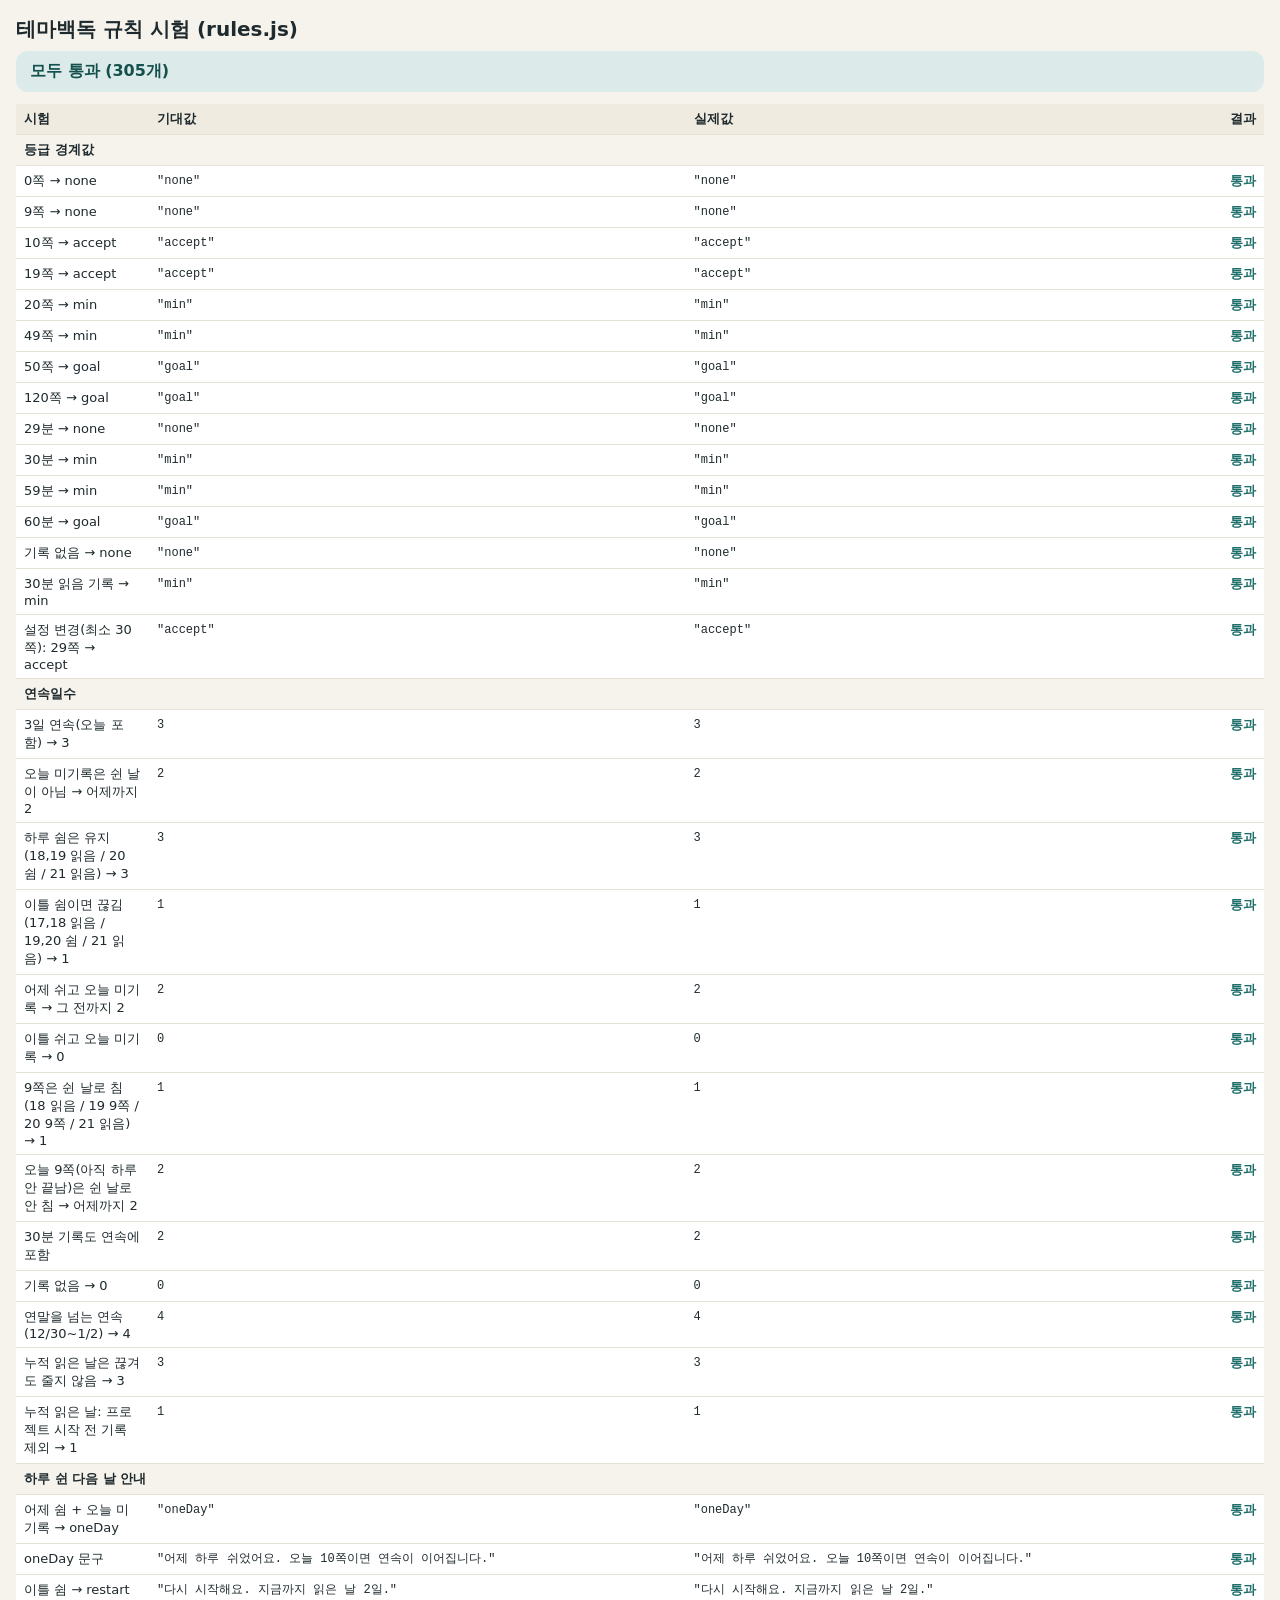
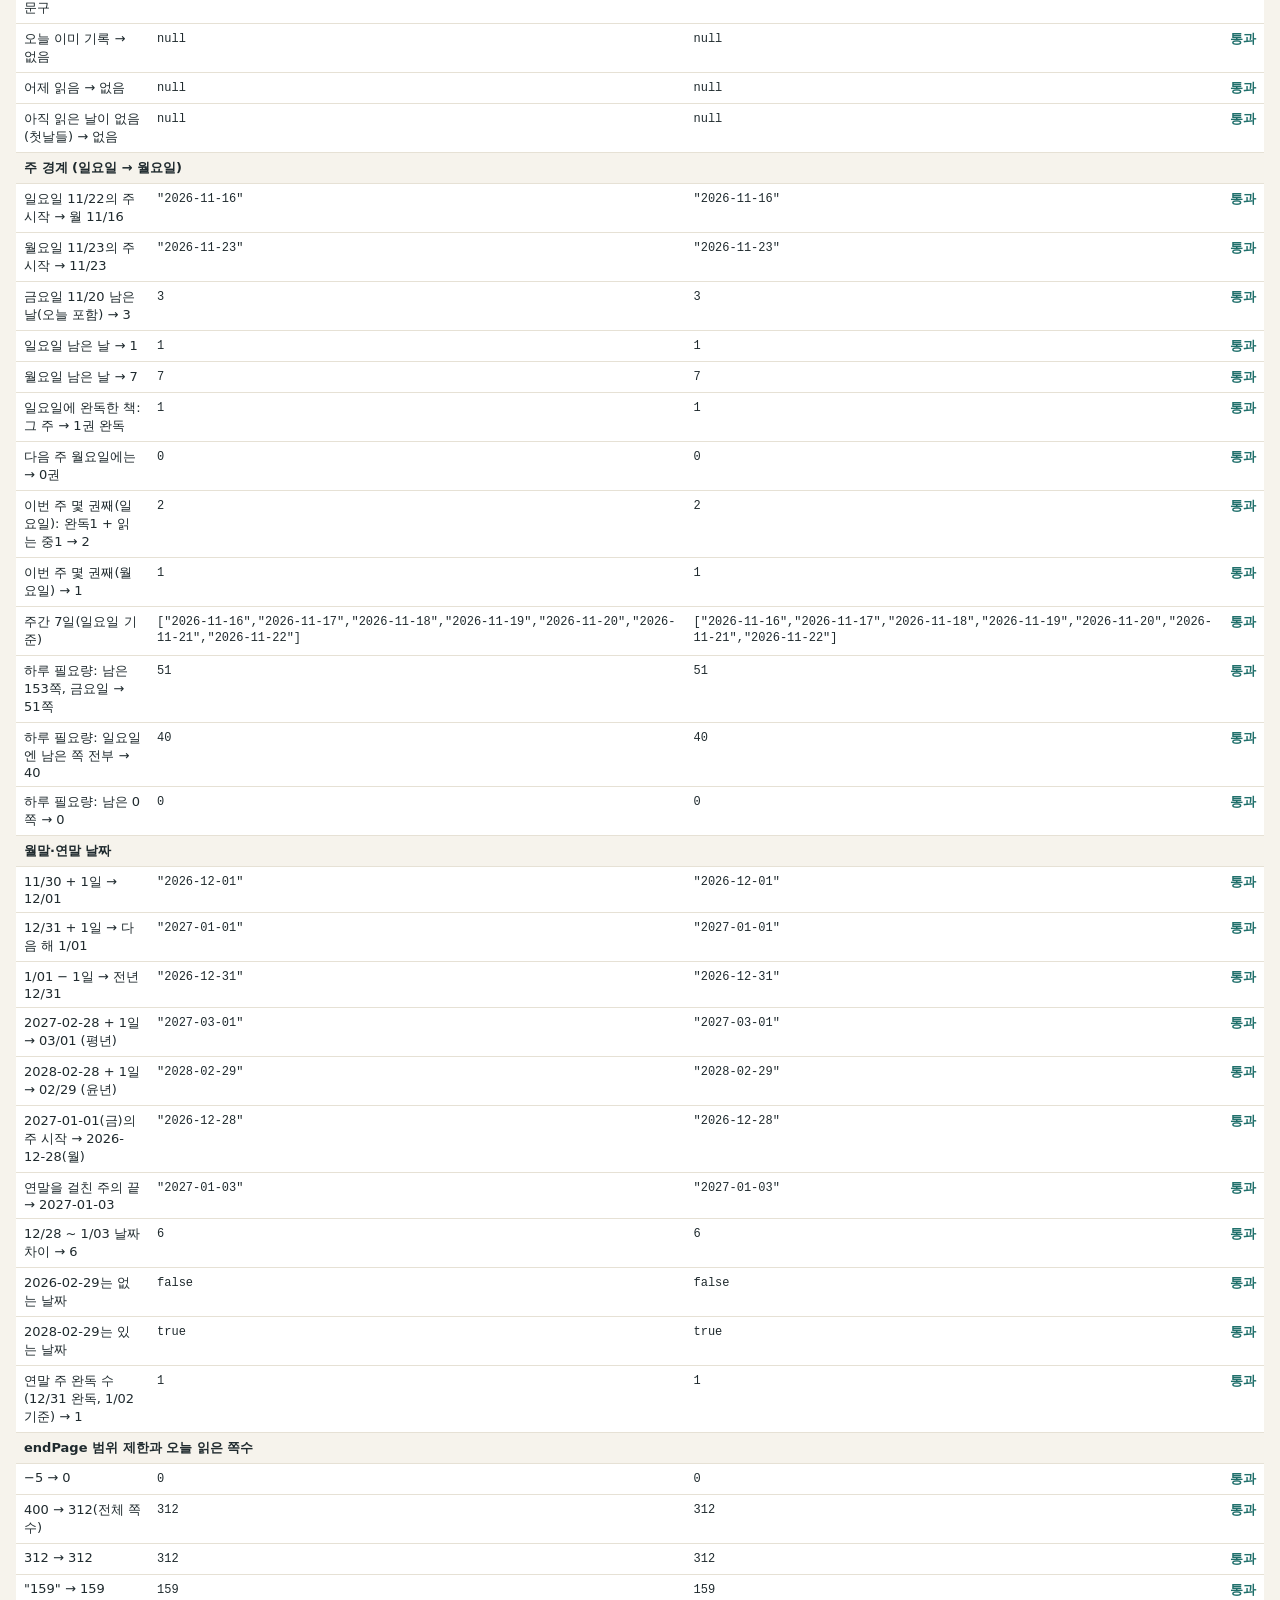
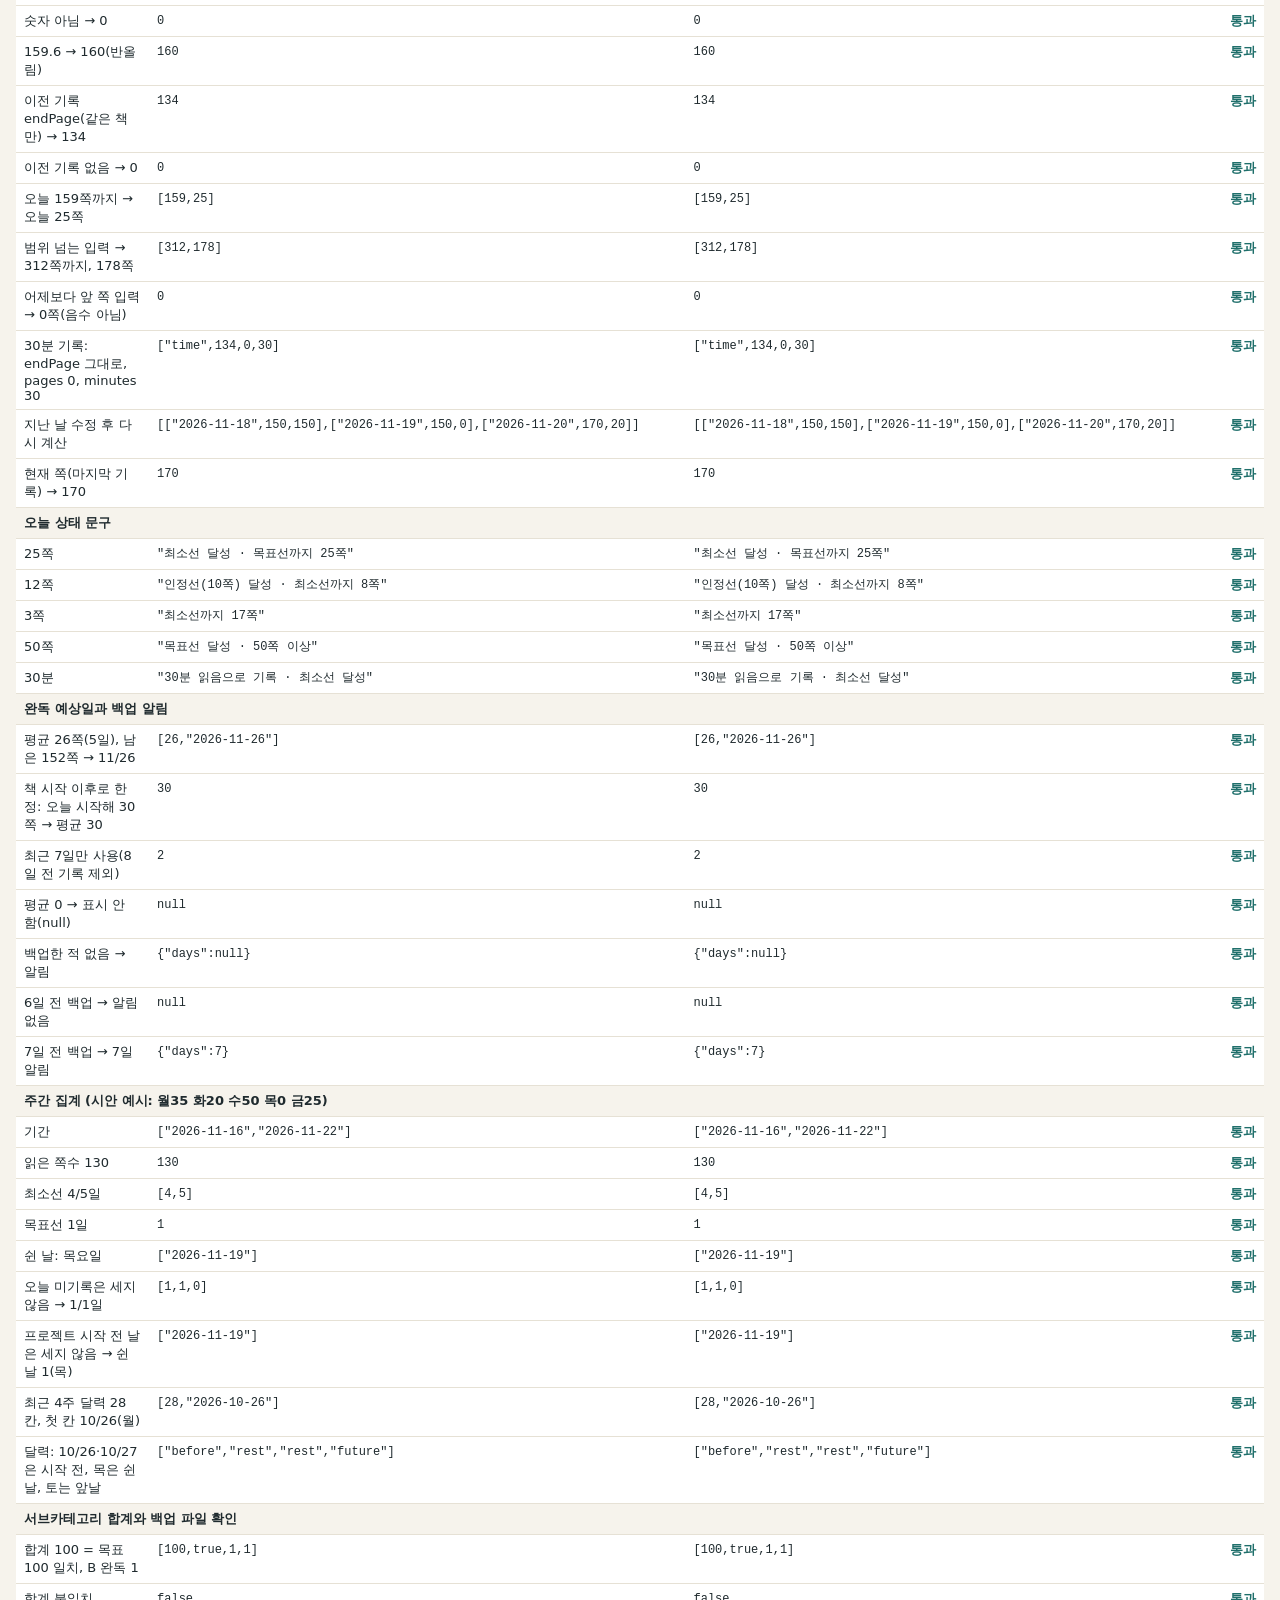
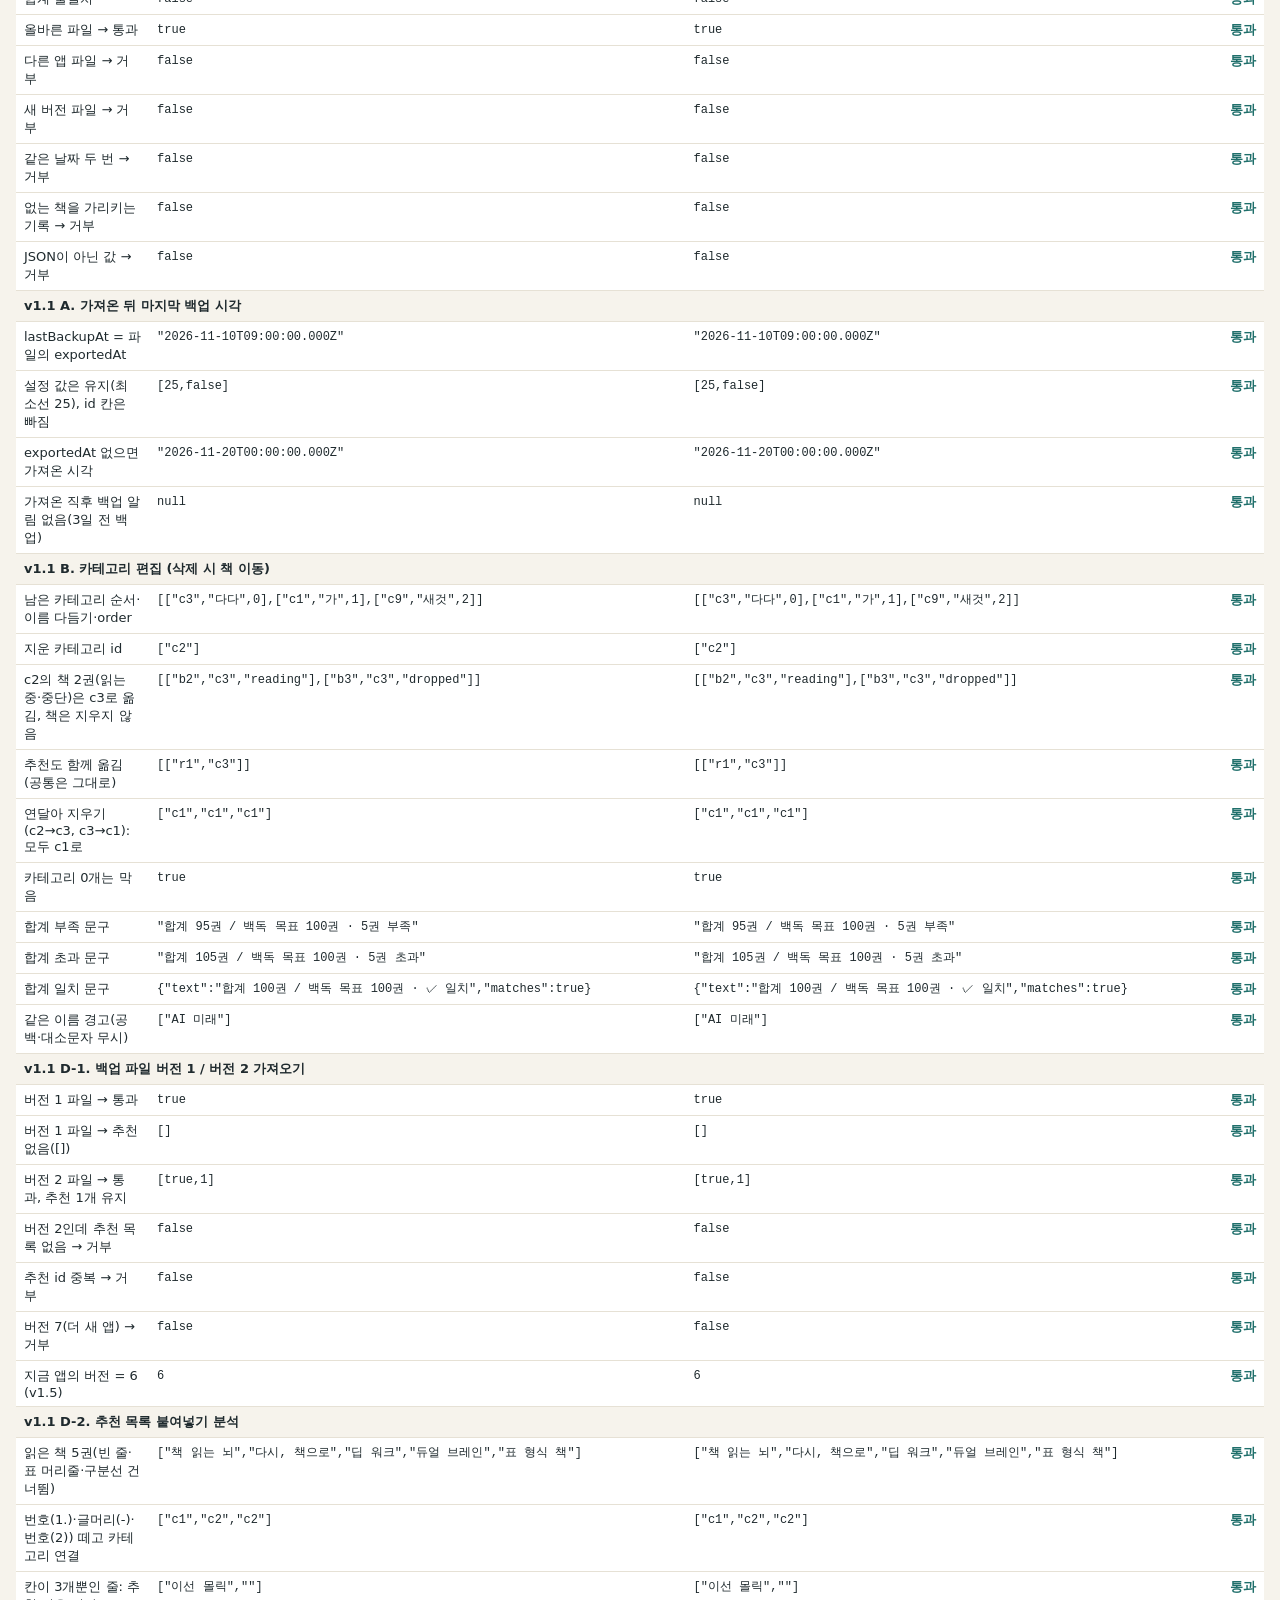
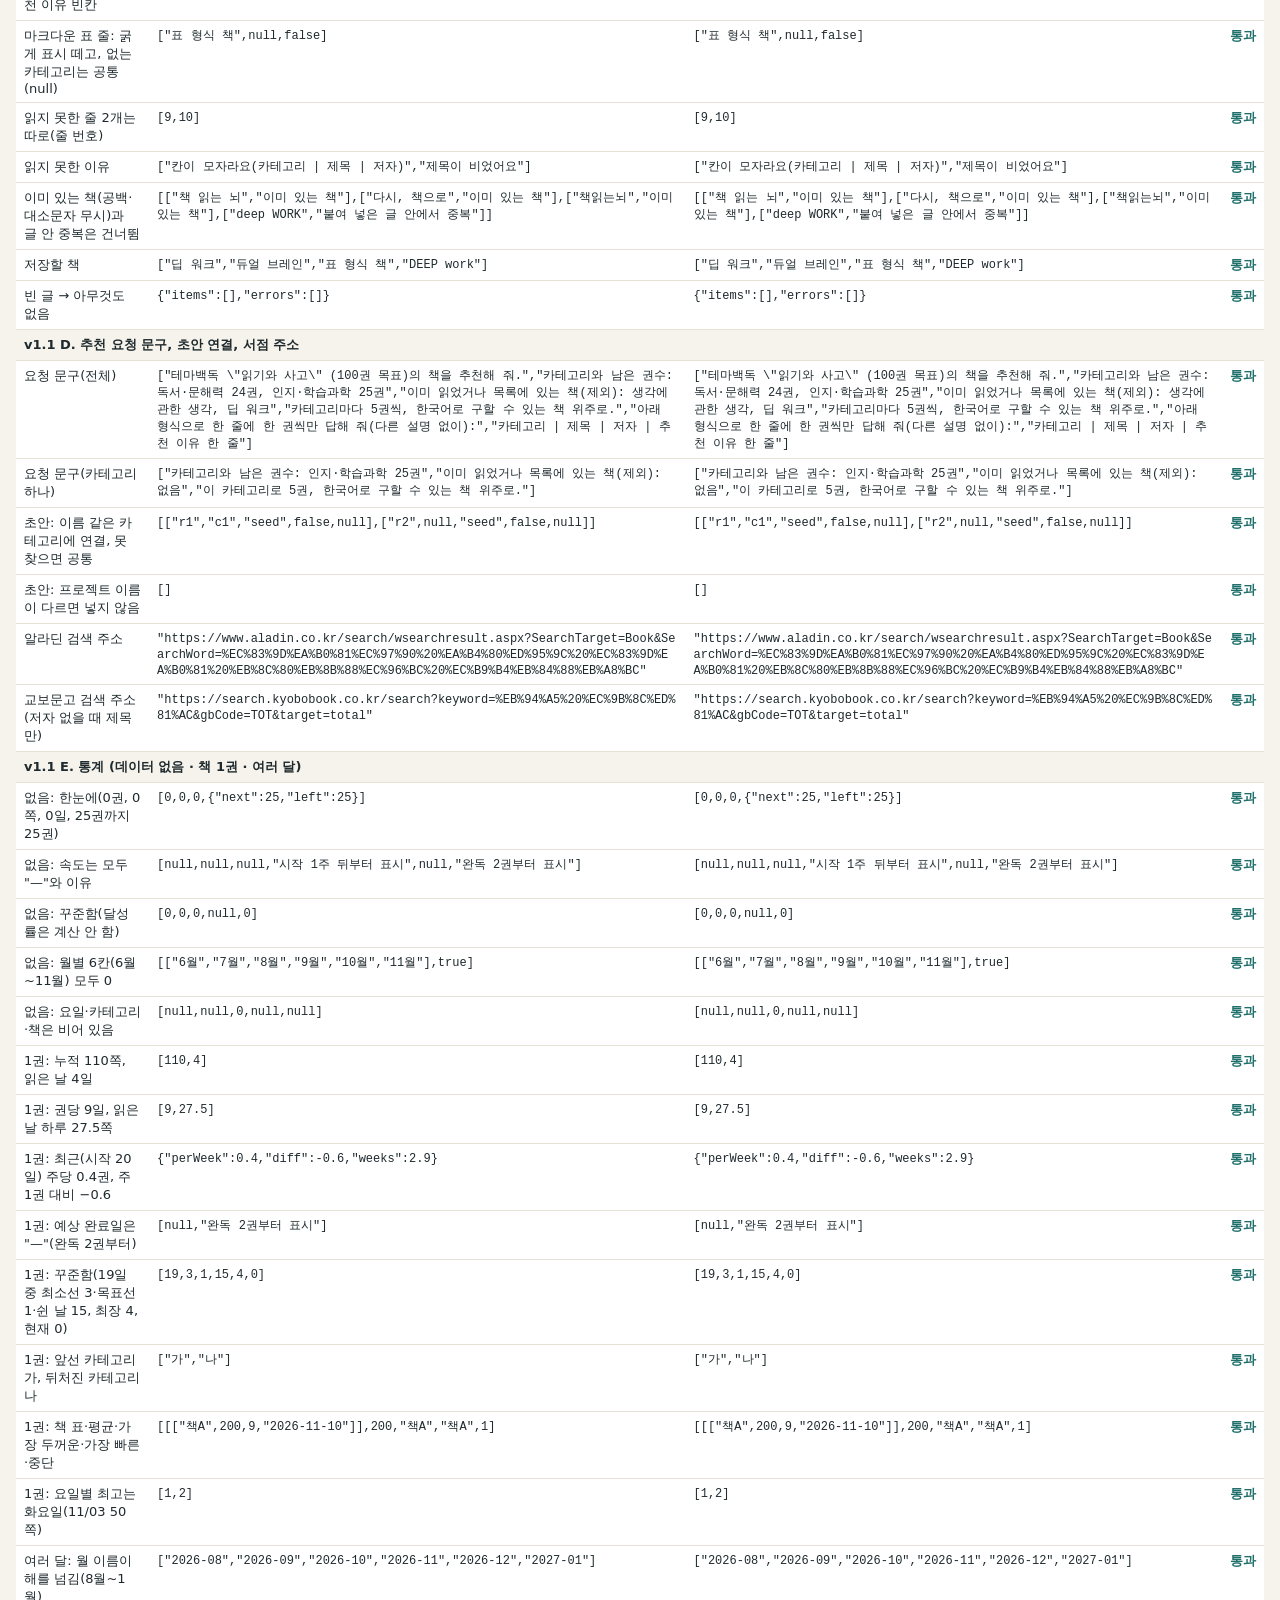
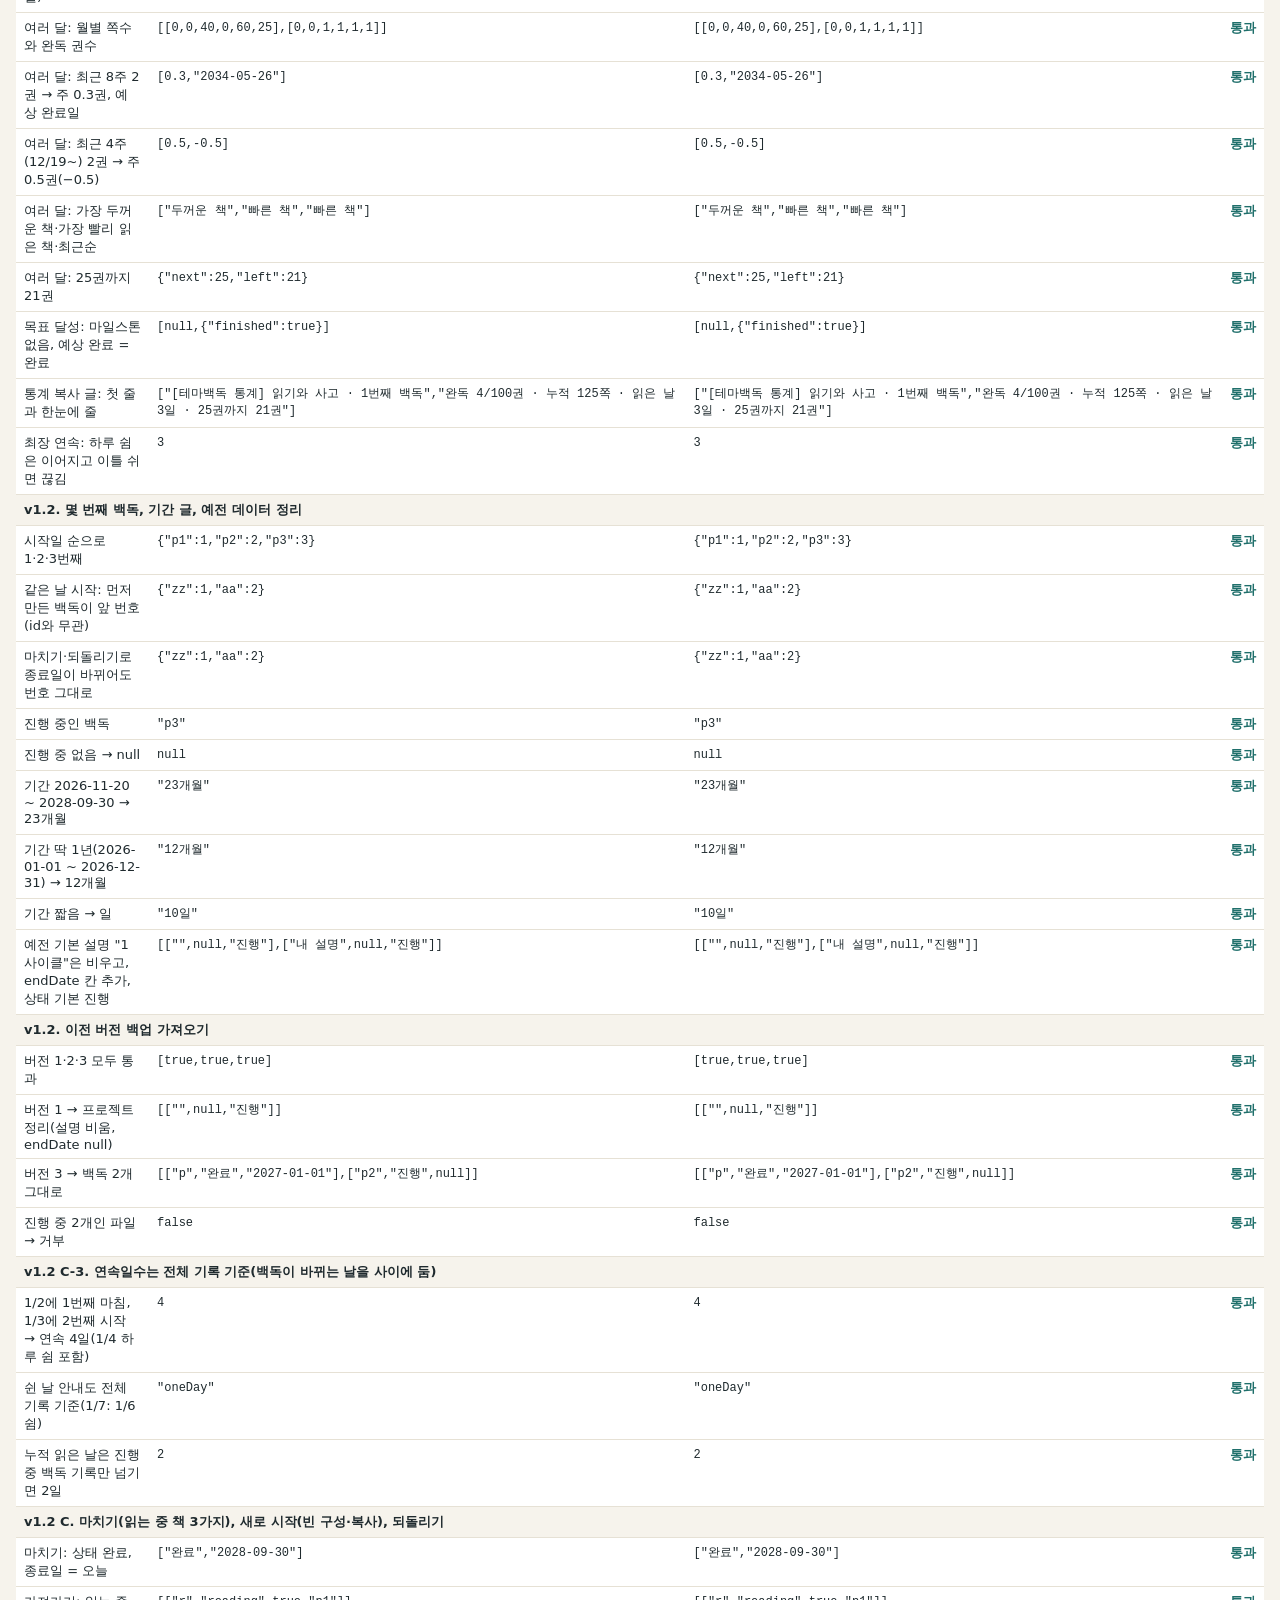
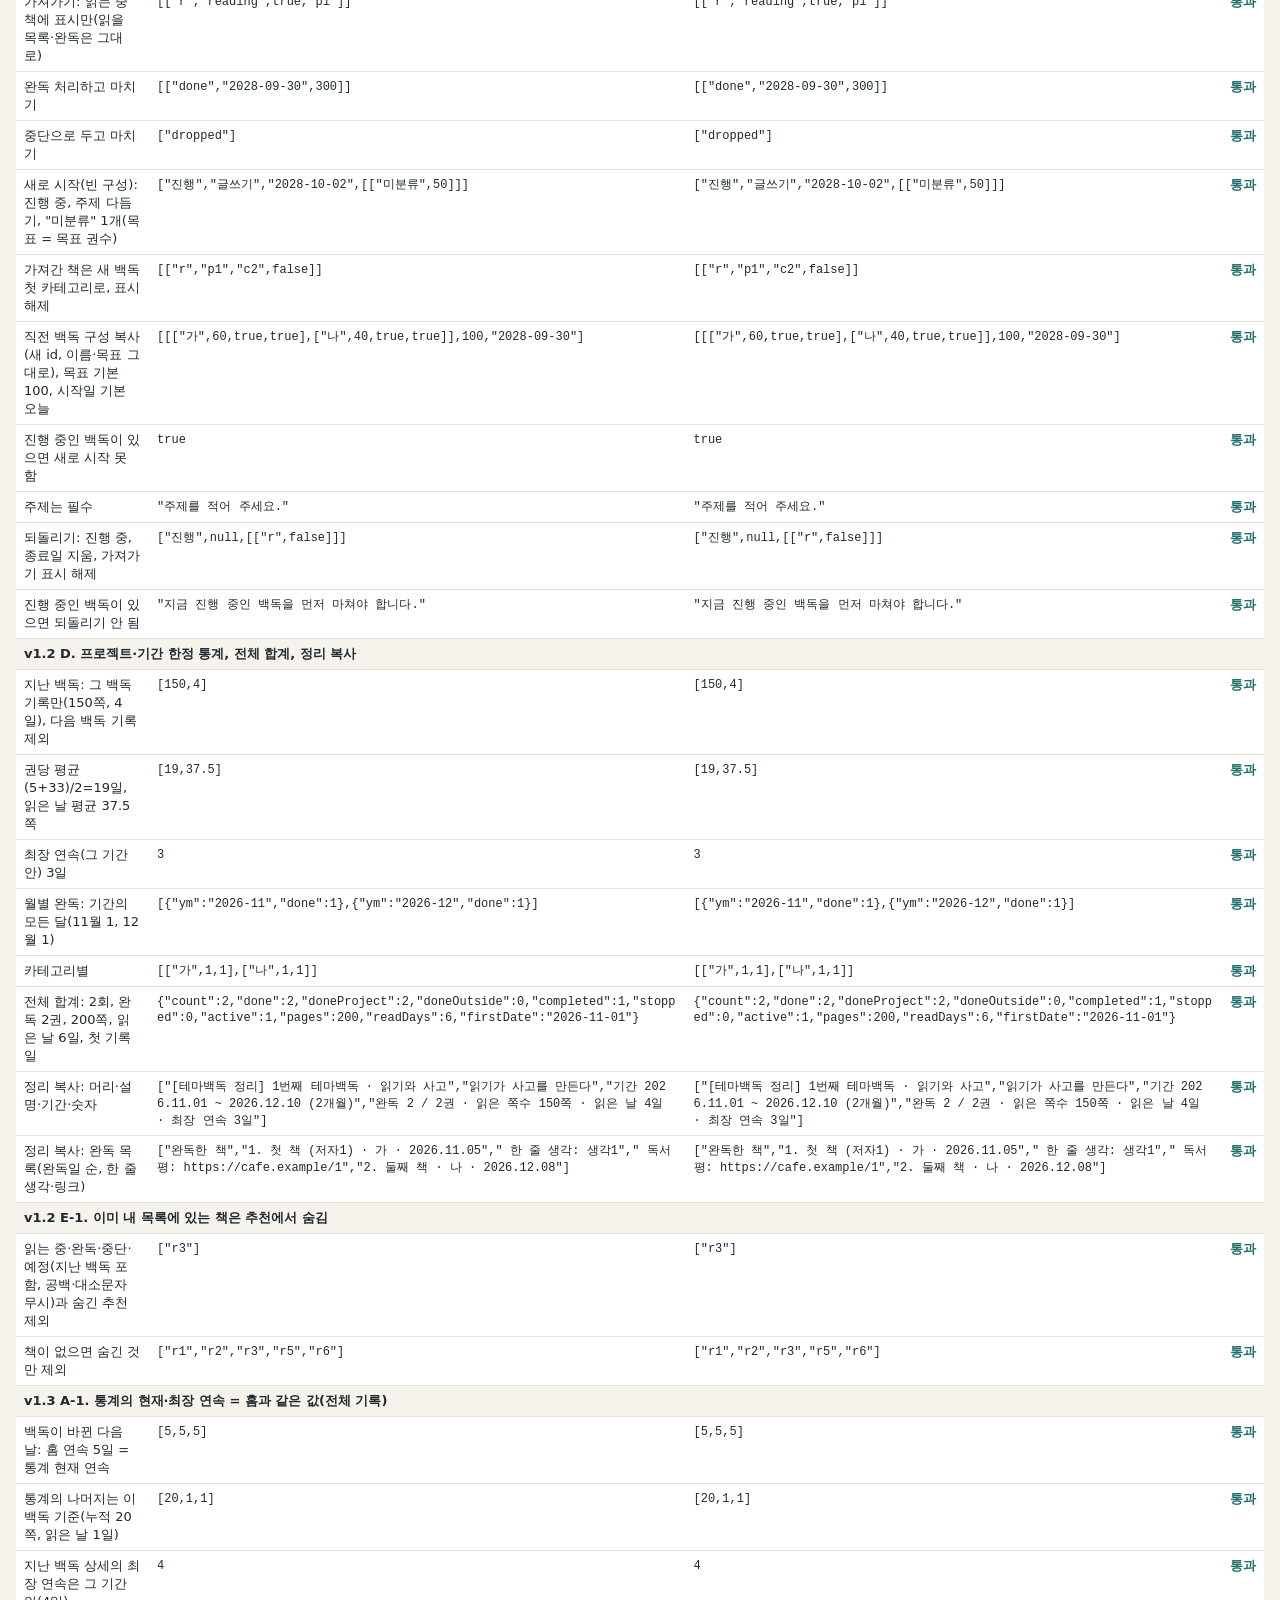
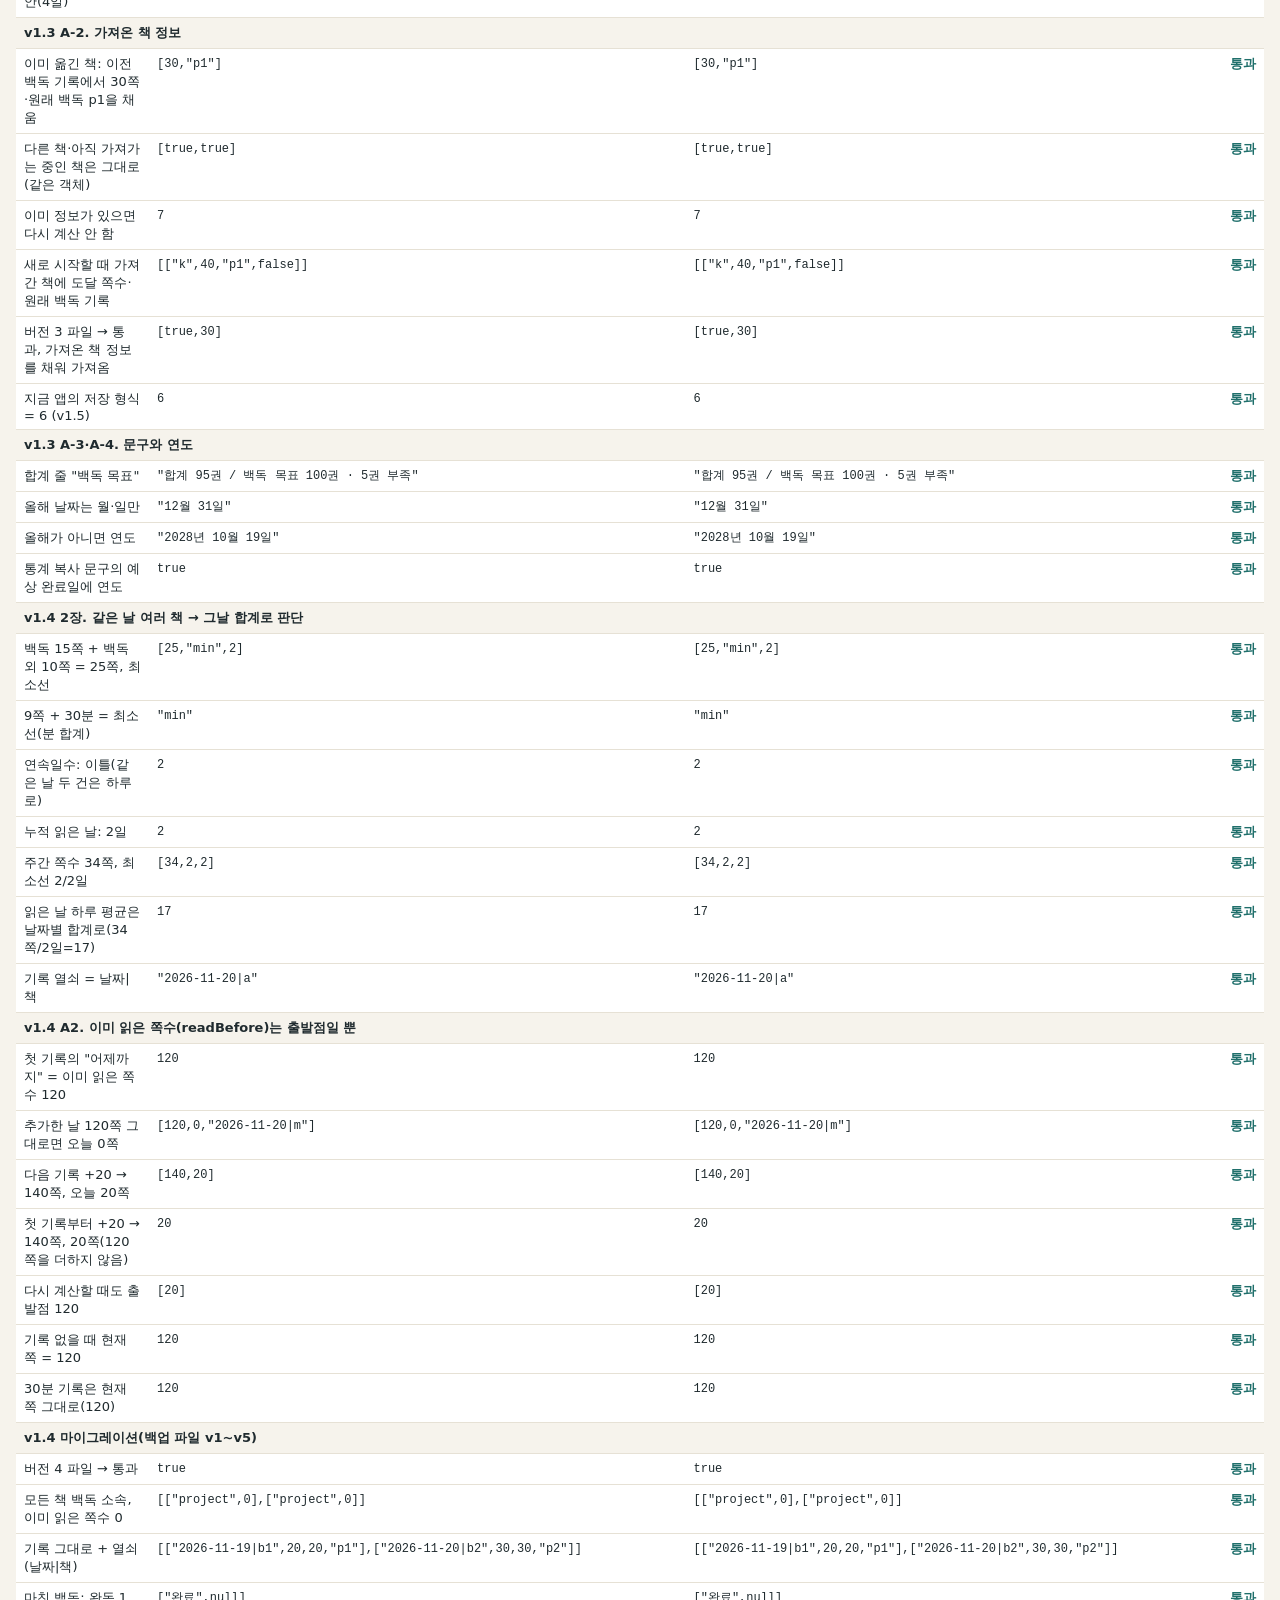
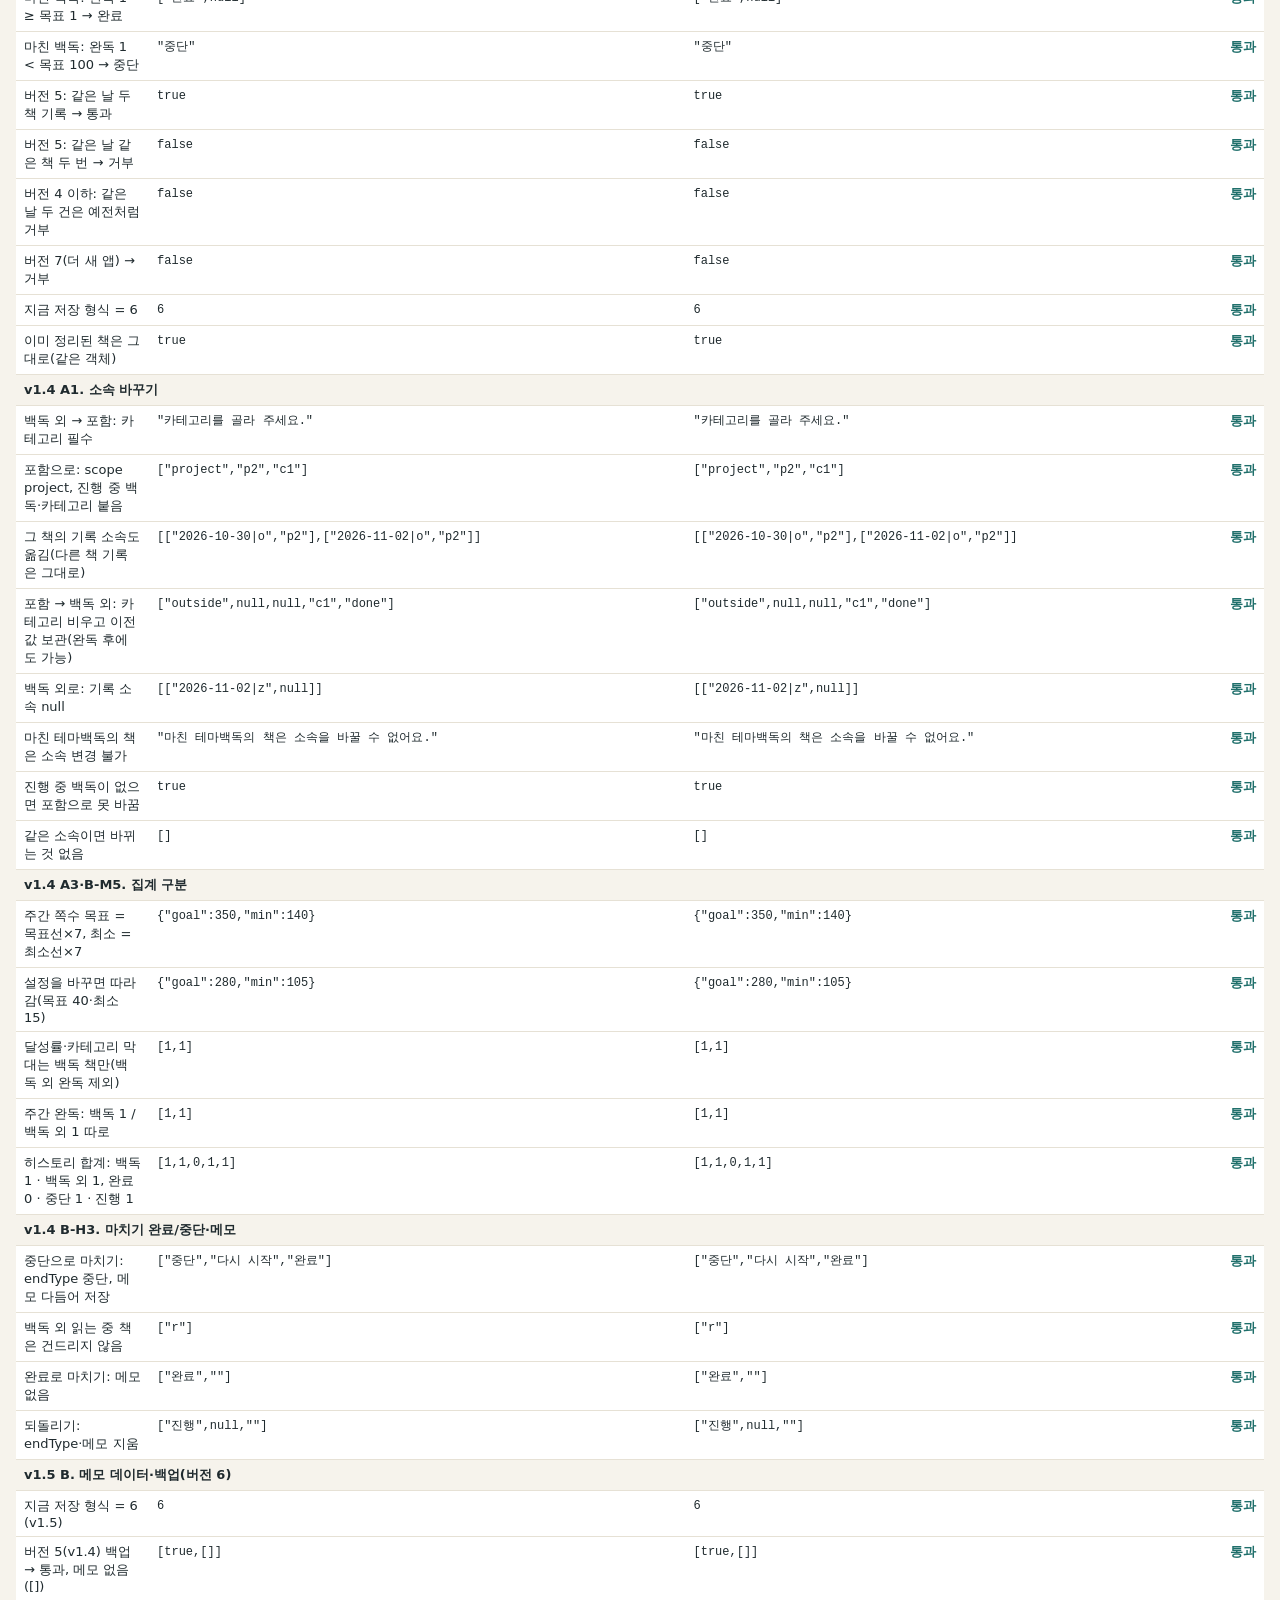
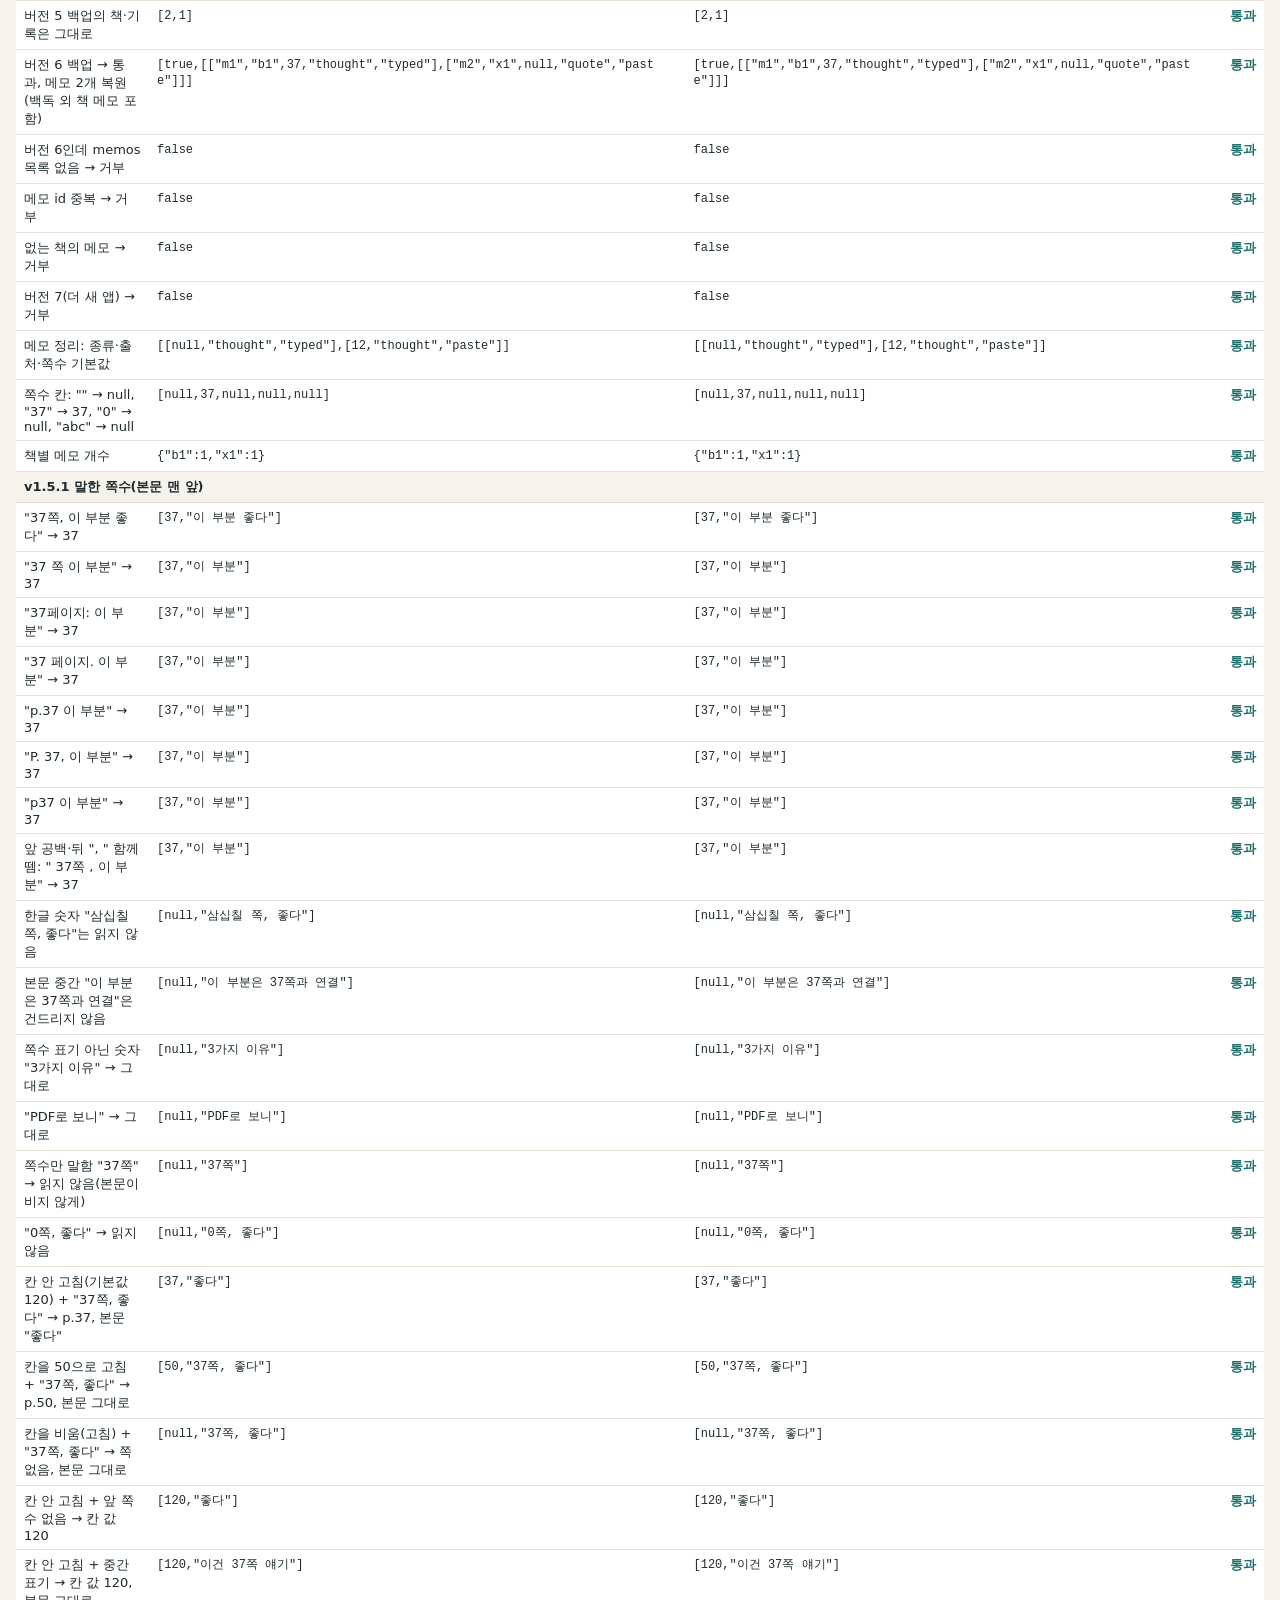
==== commit 5c7e071c: "Update app v1.5.1" ====
--- a/tests.html
+++ b/tests.html
@@ -294,8 +294,8 @@
   eq('버전 2 파일 → 통과, 추천 1개 유지', [R.validateBackup(v2).ok, R.normalizeBackup(v2, 'x').recommendations.length], [true, 1]);
   eq('버전 2인데 추천 목록 없음 → 거부', R.validateBackup({ ...v2, data: base.data }).ok, false);
   eq('추천 id 중복 → 거부', R.validateBackup({ ...v2, data: { ...v2.data, recommendations: [{ id: 'r1' }, { id: 'r1' }] } }).ok, false);
-  eq('버전 6(더 새 앱) → 거부', R.validateBackup({ ...v2, schemaVersion: 6 }).ok, false);
-  eq('지금 앱의 버전 = 5 (v1.4)', R.SCHEMA_VERSION, 5);
+  eq('버전 7(더 새 앱) → 거부', R.validateBackup({ ...v2, schemaVersion: 7 }).ok, false);
+  eq('지금 앱의 버전 = 6 (v1.5)', R.SCHEMA_VERSION, 6);
 });
 
 run('v1.1 D 추천 붙여넣기', () => {
@@ -570,7 +570,7 @@
     data: { projects: [{ id: 'p1', status: '완료', startDate: '2026-12-01', endDate: '2027-01-02' }, { id: 'p2', status: '진행', startDate: '2027-01-03' }],
       subcategories: [], books: books.slice(0, 2), dayRecords: recs, recommendations: [], settings: {} } };
   eq('버전 3 파일 → 통과, 가져온 책 정보를 채워 가져옴', [R.validateBackup(v3).ok, R.normalizeBackup(v3, 'x').books[0].carriedFromPage], [true, 30]);
-  eq('지금 앱의 저장 형식 = 5 (v1.4)', R.SCHEMA_VERSION, 5);
+  eq('지금 앱의 저장 형식 = 6 (v1.5)', R.SCHEMA_VERSION, 6);
 
   group('v1.3 A-3·A-4. 문구와 연도');
   eq('합계 줄 "백독 목표"', R.categorySumText(95, 100).text, '합계 95권 / 백독 목표 100권 · 5권 부족');
@@ -630,8 +630,8 @@
   eq('버전 5: 같은 날 두 책 기록 → 통과', R.validateBackup(v5).ok, true);
   eq('버전 5: 같은 날 같은 책 두 번 → 거부', R.validateBackup({ ...v5, data: { ...v5.data, dayRecords: [v5.data.dayRecords[0], v5.data.dayRecords[0]] } }).ok, false);
   eq('버전 4 이하: 같은 날 두 건은 예전처럼 거부', R.validateBackup({ ...v4, data: { ...v4.data, dayRecords: [oldRecs[1], { ...oldRecs[1], bookId: 'b1' }] } }).ok, false);
-  eq('버전 6(더 새 앱) → 거부', R.validateBackup({ ...v5, schemaVersion: 6 }).ok, false);
-  eq('지금 저장 형식 = 5', R.SCHEMA_VERSION, 5);
+  eq('버전 7(더 새 앱) → 거부', R.validateBackup({ ...v5, schemaVersion: 7 }).ok, false);
+  eq('지금 저장 형식 = 6', R.SCHEMA_VERSION, 6);
   eq('이미 정리된 책은 그대로(같은 객체)', (() => { const b = { id: 'z', scope: 'outside', readBefore: 5, projectId: null }; return R.migrateBooks([b])[0] === b; })(), true);
 });
 
@@ -690,6 +690,124 @@
   eq('되돌리기: endType·메모 지움', [re.project.status, re.project.endType, re.project.endNote], ['진행', null, '']);
 });
 
+run('v1.5 메모', () => {
+  group('v1.5 B. 메모 데이터·백업(버전 6)');
+  eq('지금 저장 형식 = 6 (v1.5)', R.SCHEMA_VERSION, 6);
+  const base5 = { app: 'themebaekdok', schemaVersion: 5, exportedAt: '2026-11-21T00:00:00Z', data: {
+    projects: [{ id: 'p1', status: '진행', startDate: '2026-11-01', targetBooks: 100 }],
+    subcategories: [{ id: 'c1', projectId: 'p1', name: '독서·문해력' }],
+    books: [{ id: 'b1', projectId: 'p1', scope: 'project', status: 'reading', totalPages: 300 }, { id: 'x1', projectId: null, scope: 'outside', status: 'done', totalPages: 200 }],
+    dayRecords: [{ id: '2026-11-20|b1', date: '2026-11-20', bookId: 'b1', pages: 20, endPage: 20, mode: 'pages' }],
+    recommendations: [], settings: {} } };
+  eq('버전 5(v1.4) 백업 → 통과, 메모 없음([])', [R.validateBackup(base5).ok, R.normalizeBackup(base5, 'x').memos], [true, []]);
+  eq('버전 5 백업의 책·기록은 그대로', [R.normalizeBackup(base5, 'x').books.length, R.normalizeBackup(base5, 'x').dayRecords.length], [2, 1]);
+  const memos = [
+    { id: 'm1', bookId: 'b1', page: 37, type: 'thought', text: '연결됨', createdAt: '2026-11-25T01:00:00Z', updatedAt: '2026-11-25T01:00:00Z', source: 'typed' },
+    { id: 'm2', bookId: 'x1', page: null, type: 'quote', text: '문장', createdAt: '2026-11-26T01:00:00Z', updatedAt: '2026-11-26T01:00:00Z', source: 'paste' },
+  ];
+  const v6 = { ...base5, schemaVersion: 6, data: { ...base5.data, memos } };
+  eq('버전 6 백업 → 통과, 메모 2개 복원(백독 외 책 메모 포함)', [R.validateBackup(v6).ok, R.normalizeBackup(v6, 'x').memos.map((m) => [m.id, m.bookId, m.page, m.type, m.source])],
+    [true, [['m1', 'b1', 37, 'thought', 'typed'], ['m2', 'x1', null, 'quote', 'paste']]]);
+  eq('버전 6인데 memos 목록 없음 → 거부', R.validateBackup({ ...v6, data: base5.data }).ok, false);
+  eq('메모 id 중복 → 거부', R.validateBackup({ ...v6, data: { ...v6.data, memos: [memos[0], memos[0]] } }).ok, false);
+  eq('없는 책의 메모 → 거부', R.validateBackup({ ...v6, data: { ...v6.data, memos: [{ ...memos[0], bookId: 'zz' }] } }).ok, false);
+  eq('버전 7(더 새 앱) → 거부', R.validateBackup({ ...v6, schemaVersion: 7 }).ok, false);
+  eq('메모 정리: 종류·출처·쪽수 기본값', R.migrateMemos([{ id: 'a', bookId: 'b', text: 'x', page: '0' }, { id: 'c', bookId: 'b', text: 'y', page: '12', type: 'zz', source: 'paste' }]).map((m) => [m.page, m.type, m.source]),
+    [[null, 'thought', 'typed'], [12, 'thought', 'paste']]);
+  eq('쪽수 칸: "" → null, "37" → 37, "0" → null, "abc" → null', ['', '37', '0', 'abc', null].map((v) => R.memoPage(v)), [null, 37, null, null, null]);
+  eq('책별 메모 개수', R.memoCountMap(memos), { b1: 1, x1: 1 });
+
+  group('v1.5.1 말한 쪽수(본문 맨 앞)');
+  const lp = (t) => { const r = R.leadingMemoPage(t); return [r.page, r.text]; };
+  eq('"37쪽, 이 부분 좋다" → 37', lp('37쪽, 이 부분 좋다'), [37, '이 부분 좋다']);
+  eq('"37 쪽 이 부분" → 37', lp('37 쪽 이 부분'), [37, '이 부분']);
+  eq('"37페이지: 이 부분" → 37', lp('37페이지: 이 부분'), [37, '이 부분']);
+  eq('"37 페이지. 이 부분" → 37', lp('37 페이지. 이 부분'), [37, '이 부분']);
+  eq('"p.37 이 부분" → 37', lp('p.37 이 부분'), [37, '이 부분']);
+  eq('"P. 37, 이 부분" → 37', lp('P. 37, 이 부분'), [37, '이 부분']);
+  eq('"p37 이 부분" → 37', lp('p37 이 부분'), [37, '이 부분']);
+  eq('앞 공백·뒤 ", " 함께 뗌: "  37쪽 ,  이 부분" → 37', lp('  37쪽 ,  이 부분'), [37, '이 부분']);
+  eq('한글 숫자 "삼십칠 쪽, 좋다"는 읽지 않음', lp('삼십칠 쪽, 좋다'), [null, '삼십칠 쪽, 좋다']);
+  eq('본문 중간 "이 부분은 37쪽과 연결"은 건드리지 않음', lp('이 부분은 37쪽과 연결'), [null, '이 부분은 37쪽과 연결']);
+  eq('쪽수 표기 아닌 숫자 "3가지 이유" → 그대로', lp('3가지 이유'), [null, '3가지 이유']);
+  eq('"PDF로 보니" → 그대로', lp('PDF로 보니'), [null, 'PDF로 보니']);
+  eq('쪽수만 말함 "37쪽" → 읽지 않음(본문이 비지 않게)', lp('37쪽'), [null, '37쪽']);
+  eq('"0쪽, 좋다" → 읽지 않음', lp('0쪽, 좋다'), [null, '0쪽, 좋다']);
+  const rv = (o) => { const r = R.resolveMemoInput(o); return [r.page, r.text]; };
+  eq('칸 안 고침(기본값 120) + "37쪽, 좋다" → p.37, 본문 "좋다"', rv({ text: '37쪽, 좋다', pageField: '120', pageTouched: false }), [37, '좋다']);
+  eq('칸을 50으로 고침 + "37쪽, 좋다" → p.50, 본문 그대로', rv({ text: '37쪽, 좋다', pageField: '50', pageTouched: true }), [50, '37쪽, 좋다']);
+  eq('칸을 비움(고침) + "37쪽, 좋다" → 쪽 없음, 본문 그대로', rv({ text: '37쪽, 좋다', pageField: '', pageTouched: true }), [null, '37쪽, 좋다']);
+  eq('칸 안 고침 + 앞 쪽수 없음 → 칸 값 120', rv({ text: '좋다', pageField: '120', pageTouched: false }), [120, '좋다']);
+  eq('칸 안 고침 + 중간 표기 → 칸 값 120, 본문 그대로', rv({ text: '이건 37쪽 얘기', pageField: '120', pageTouched: false }), [120, '이건 37쪽 얘기']);
+
+  group('v1.5 D. 쪽수 기본값');
+  const bk = { id: 'k', readBefore: 120 };
+  eq('이미 읽은 쪽수 120, 기록 전 → 120', R.defaultMemoPage([], bk), 120);
+  eq('마지막 기록 쪽 140', R.defaultMemoPage([{ bookId: 'k', date: '2026-11-20', endPage: 130 }, { bookId: 'k', date: '2026-11-21', endPage: 140 }, { bookId: 'z', date: '2026-11-22', endPage: 999 }], bk), 140);
+  eq('기록도 이미 읽은 쪽수도 없으면 빈칸(null)', R.defaultMemoPage([], { id: 'n', readBefore: 0 }), null);
+
+  group('v1.5 C. 메모 정렬(쪽수순, 같은 쪽은 시간순, 쪽 없는 것은 맨 뒤)');
+  const unsorted = [
+    { id: 'a', page: null, createdAt: '2026-11-20T00:00:00Z' },
+    { id: 'b', page: 52, createdAt: '2026-11-21T00:00:00Z' },
+    { id: 'c', page: 37, createdAt: '2026-11-22T00:00:00Z' },
+    { id: 'd', page: 37, createdAt: '2026-11-19T00:00:00Z' },
+    { id: 'e', page: null, createdAt: '2026-11-18T00:00:00Z' },
+    { id: 'f', page: 5, createdAt: '2026-11-23T00:00:00Z' },
+  ];
+  eq('정렬 결과', R.sortMemos(unsorted).map((m) => m.id), ['f', 'd', 'c', 'b', 'e', 'a']);
+
+  group('v1.5 E. 하이라이트 붙여넣기 나누기');
+  eq('빈 줄 없음 → 줄 단위', R.parseHighlights('첫 문장\n둘째 문장\n').map((x) => x.text), ['첫 문장', '둘째 문장']);
+  eq('빈 줄 있음 → 빈 줄 단위, 덩어리 안 줄바꿈은 공백', R.parseHighlights('긴 문장의\n앞부분과 뒷부분\n\n다음 하이라이트').map((x) => x.text), ['긴 문장의 앞부분과 뒷부분', '다음 하이라이트']);
+  eq('윈도 줄바꿈과 공백뿐인 빈 줄', R.parseHighlights('가\r\n  \r\n나').map((x) => x.text), ['가', '나']);
+  eq('글머리 기호·번호 떼기', R.parseHighlights('- 하나\n• 둘\n* 셋\n1. 넷\n2) 다섯').map((x) => x.text), ['하나', '둘', '셋', '넷', '다섯']);
+  eq('숫자로 시작하는 본문은 그대로(1.5배)', R.parseHighlights('1.5배 빠르다').map((x) => x.text), ['1.5배 빠르다']);
+  eq('따옴표 떼기', R.parseHighlights('"가"\n“나”\n‘다’\n「라」').map((x) => x.text), ['가', '나', '다', '라']);
+  eq('쪽수: (p.37) / p.52 / 120쪽 / 없음', R.parseHighlights('문장 하나 (p.37)\n문장 둘 p.52\n문장 셋 120쪽\n문장 넷').map((x) => [x.text, x.page]),
+    [['문장 하나', 37], ['문장 둘', 52], ['문장 셋', 120], ['문장 넷', null]]);
+  eq('따옴표와 쪽수 함께', R.parseHighlights('"문장" (p.37)\n“문장 p.9”').map((x) => [x.text, x.page]), [['문장', 37], ['문장', 9]]);
+  eq('글머리 + 따옴표 + 쪽수', R.parseHighlights('- “읽기는 사고다.” (P. 12)').map((x) => [x.text, x.page]), [['읽기는 사고다.', 12]]);
+  eq('본문 속 숫자는 쪽수로 읽지 않음(top10)', R.parseHighlights('순위 top10').map((x) => [x.text, x.page]), [['순위 top10', null]]);
+  eq('빈 조각 버림', R.parseHighlights('\n\n-\n\n""\n\n가\n\n').map((x) => x.text), ['가']);
+  eq('빈 입력 → []', R.parseHighlights(''), []);
+
+  group('v1.5 E. 같은 문장은 두 번 들어가지 않음');
+  const existing = [{ type: 'quote', text: '이미 있는 문장' }, { type: 'thought', text: '생각 메모' }];
+  const plan = R.planHighlightImport(R.parseHighlights('"이미 있는 문장"\n새 문장 (p.3)\n새   문장\n생각 메모'), existing);
+  eq('이미 있는 인용·붙여넣기 안 중복 건너뜀(생각 메모와 같은 글은 인용으로 저장)', [plan.add.map((x) => x.text), plan.skipped], [['새 문장', '생각 메모'], 2]);
+  eq('다시 붙여 넣으면 모두 건너뜀', R.planHighlightImport([{ text: '가' }, { text: '나' }], [{ type: 'quote', text: '가' }, { type: 'quote', text: '나' }]), { add: [], skipped: 2 });
+
+  group('v1.5 F. AI 정리용 내보내기 글');
+  const dateOf = (iso) => (iso ? iso.slice(0, 10) : '');
+  const book = { id: 'b1', title: '책 제목', author: '저자', scope: 'project', projectId: 'p1', totalPages: 300, status: 'done', startDate: '2026-11-20', finishDate: '2026-12-01', thought: '한 줄' };
+  const ms = [
+    { id: '3', page: null, type: 'question', text: '왜\n그럴까?', createdAt: '2026-11-27T01:00:00Z' },
+    { id: '2', page: 52, type: 'quote', text: '문장 그대로', createdAt: '2026-11-26T01:00:00Z' },
+    { id: '1', page: 37, type: 'thought', text: '이 부분 좋다, 내 연구와 연결됨', createdAt: '2026-11-25T01:00:00Z' },
+    { id: '4', page: 60, type: 'quote', text: '“이미 감싼 문장”', createdAt: '2026-11-28T01:00:00Z' },
+  ];
+  const askLines = ['', '## AI에게 요청', '위 메모와 인용으로 다음을 만들어 줘:', '1. 인용 카드(문장·쪽·내 메모)', '2. 주제별 묶음과 내가 반응한 패턴',
+    '3. 이 메모에서 출발한 독서평 인터뷰 질문 5개', "4. 카페용 '독후감 + AI 책토론' 글 초안", '"이 책에서 내 생각은 무엇인가" 한 줄은 내가 직접 쓸 것이니 쓰지 말 것.'];
+  eq('완독한 백독 책: 명세 형식 그대로', R.buildMemoExport({ book, projectName: '읽기와 사고', categoryName: '독서·문해력', memos: ms, dateOf }).split('\n'), [
+    '# 『책 제목』 — 저자',
+    '- 테마백독: 읽기와 사고 · 카테고리: 독서·문해력 · 300쪽',
+    '- 읽은 기간: 2026-11-20 ~ 2026-12-01',
+    '- 한 줄 생각: 한 줄',
+    '',
+    '## 메모 (쪽수순, 4개)',
+    '- p.37 [생각] 이 부분 좋다, 내 연구와 연결됨 (2026-11-25)',
+    '- p.52 [인용] "문장 그대로" (2026-11-26)',
+    '- p.60 [인용] “이미 감싼 문장” (2026-11-28)',
+    '- (쪽 없음) [질문] 왜 그럴까? (2026-11-27)',
+    ...askLines, '']);
+  const out = { id: 'x', title: '다른 책', author: '', scope: 'outside', projectId: null, totalPages: 200, status: 'reading', startDate: '2026-11-21', thought: '' };
+  eq('읽는 중 백독 외 책: 저자·한 줄 생각 줄 빠짐, "~ 읽는 중"', R.buildMemoExport({ book: out, memos: [ms[1]], dateOf }).split('\n').slice(0, 5), [
+    '# 『다른 책』', '- 백독 외 독서 · 200쪽', '- 읽은 기간: 2026-11-21 ~ 읽는 중', '', '## 메모 (쪽수순, 1개)']);
+  eq('파일 이름: 못 쓰는 글자 뺌', R.memoFileName('책: 제목? <1/2>'), '테마백독-메모-책 제목 12.md');
+  eq('파일 이름: 제목이 비면 "책"', R.memoFileName('???'), '테마백독-메모-책.md');
+});
+
 const sum = document.getElementById('summary');
 function showSummary() {
   sum.textContent = fail === 0 ? `모두 통과 (${pass}개)` : `실패 ${fail}개 / 전체 ${pass + fail}개`;
